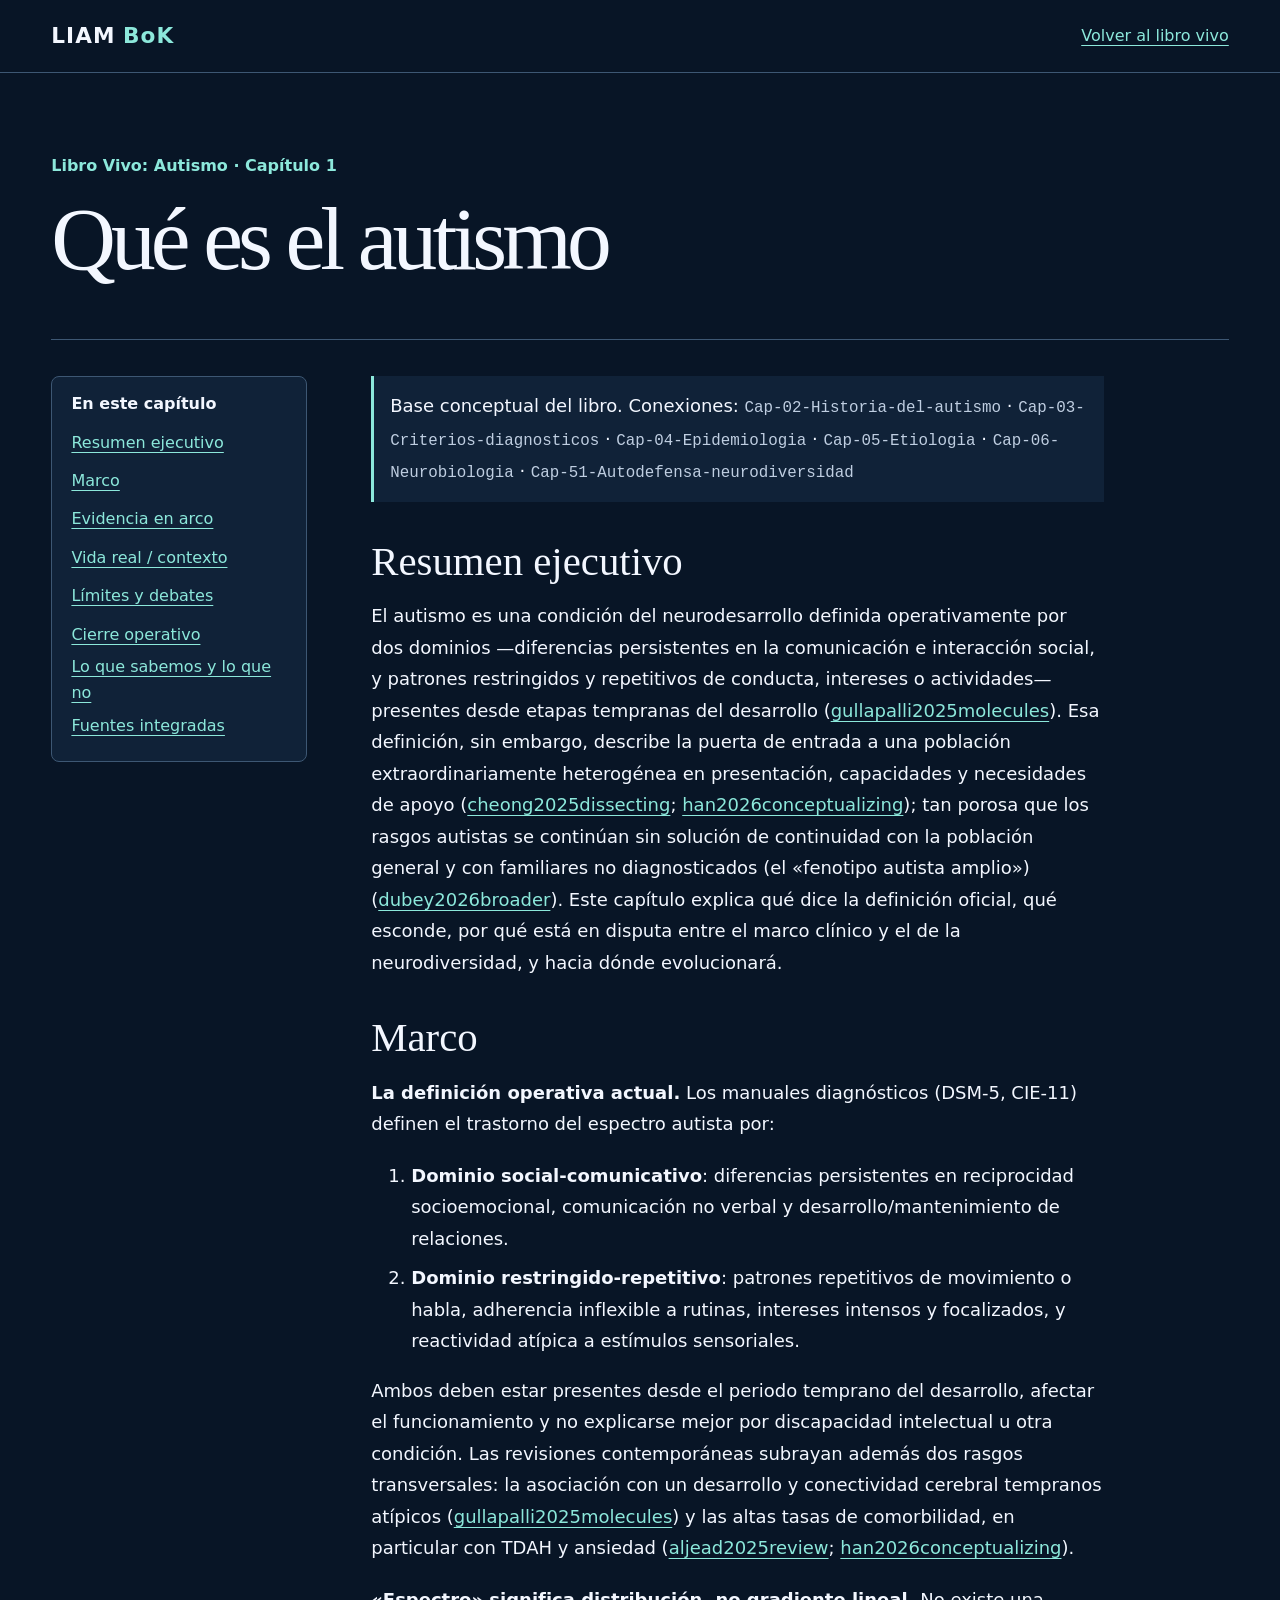
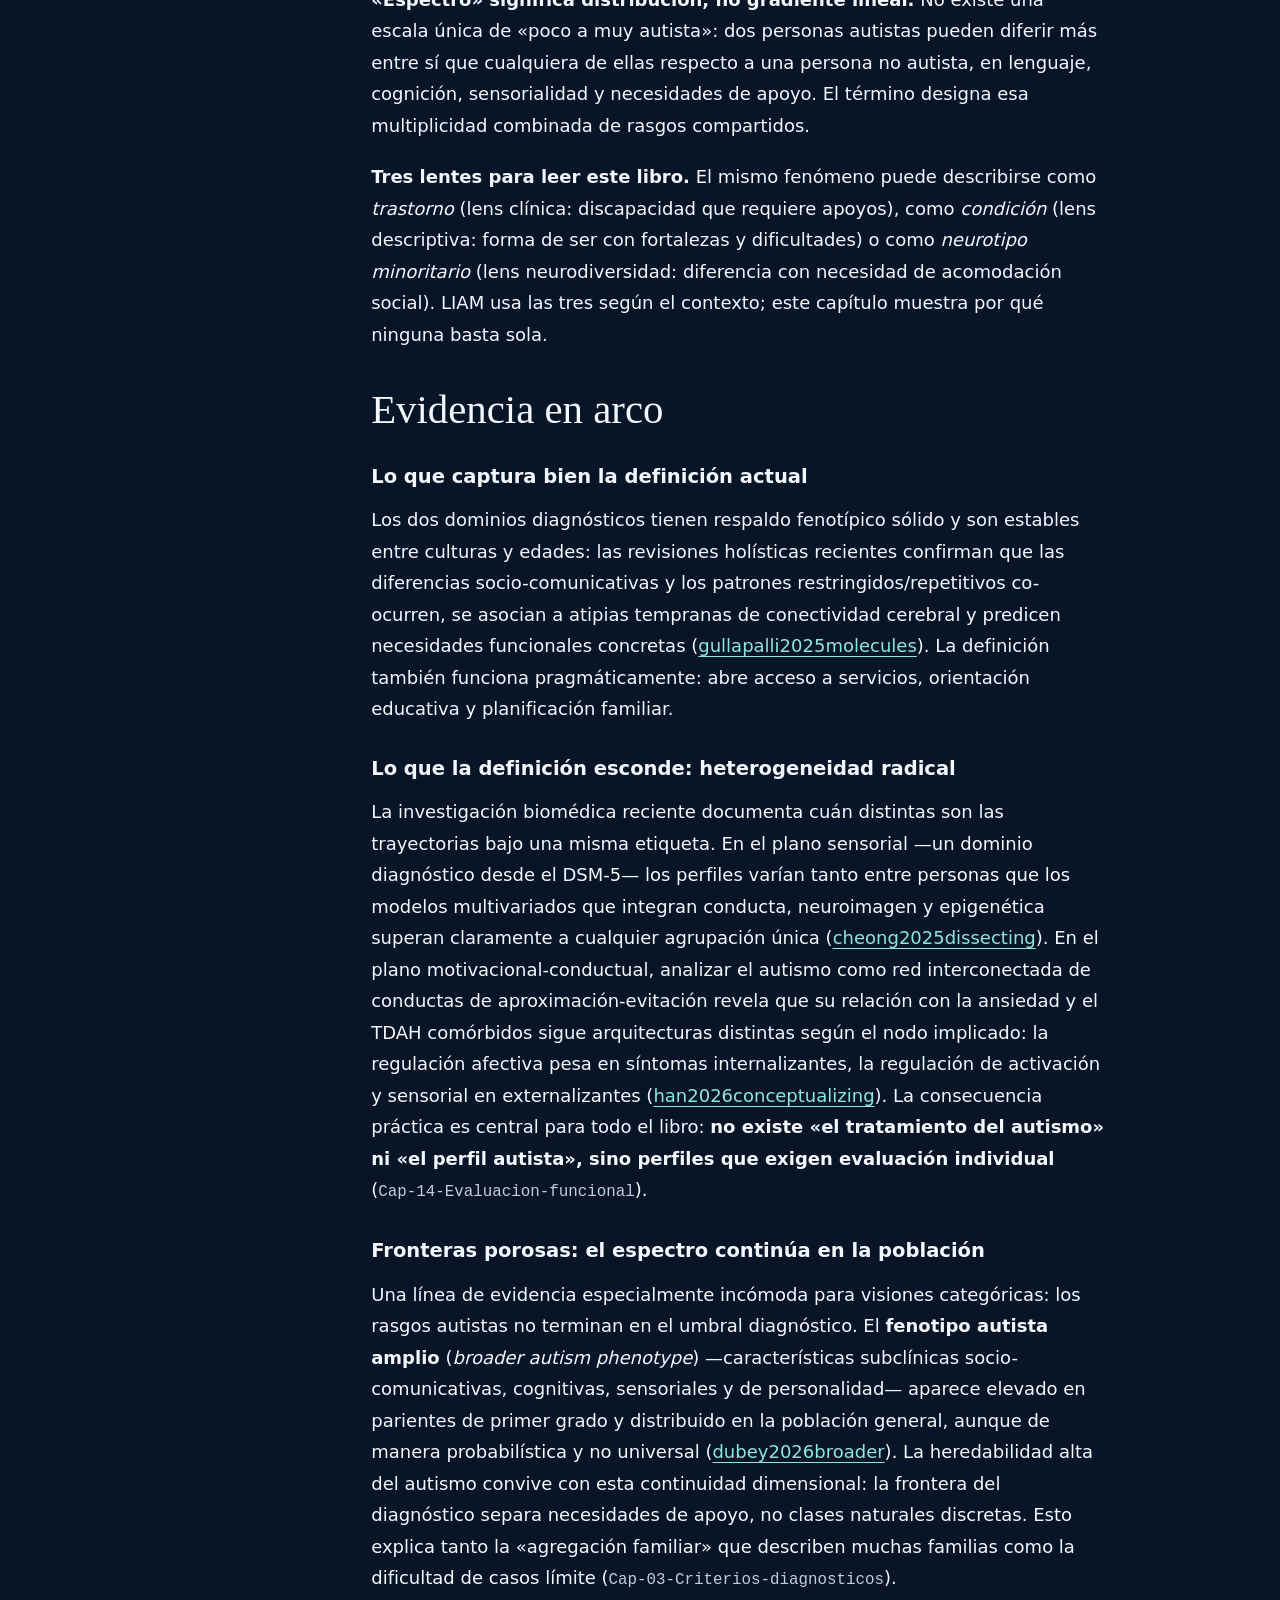
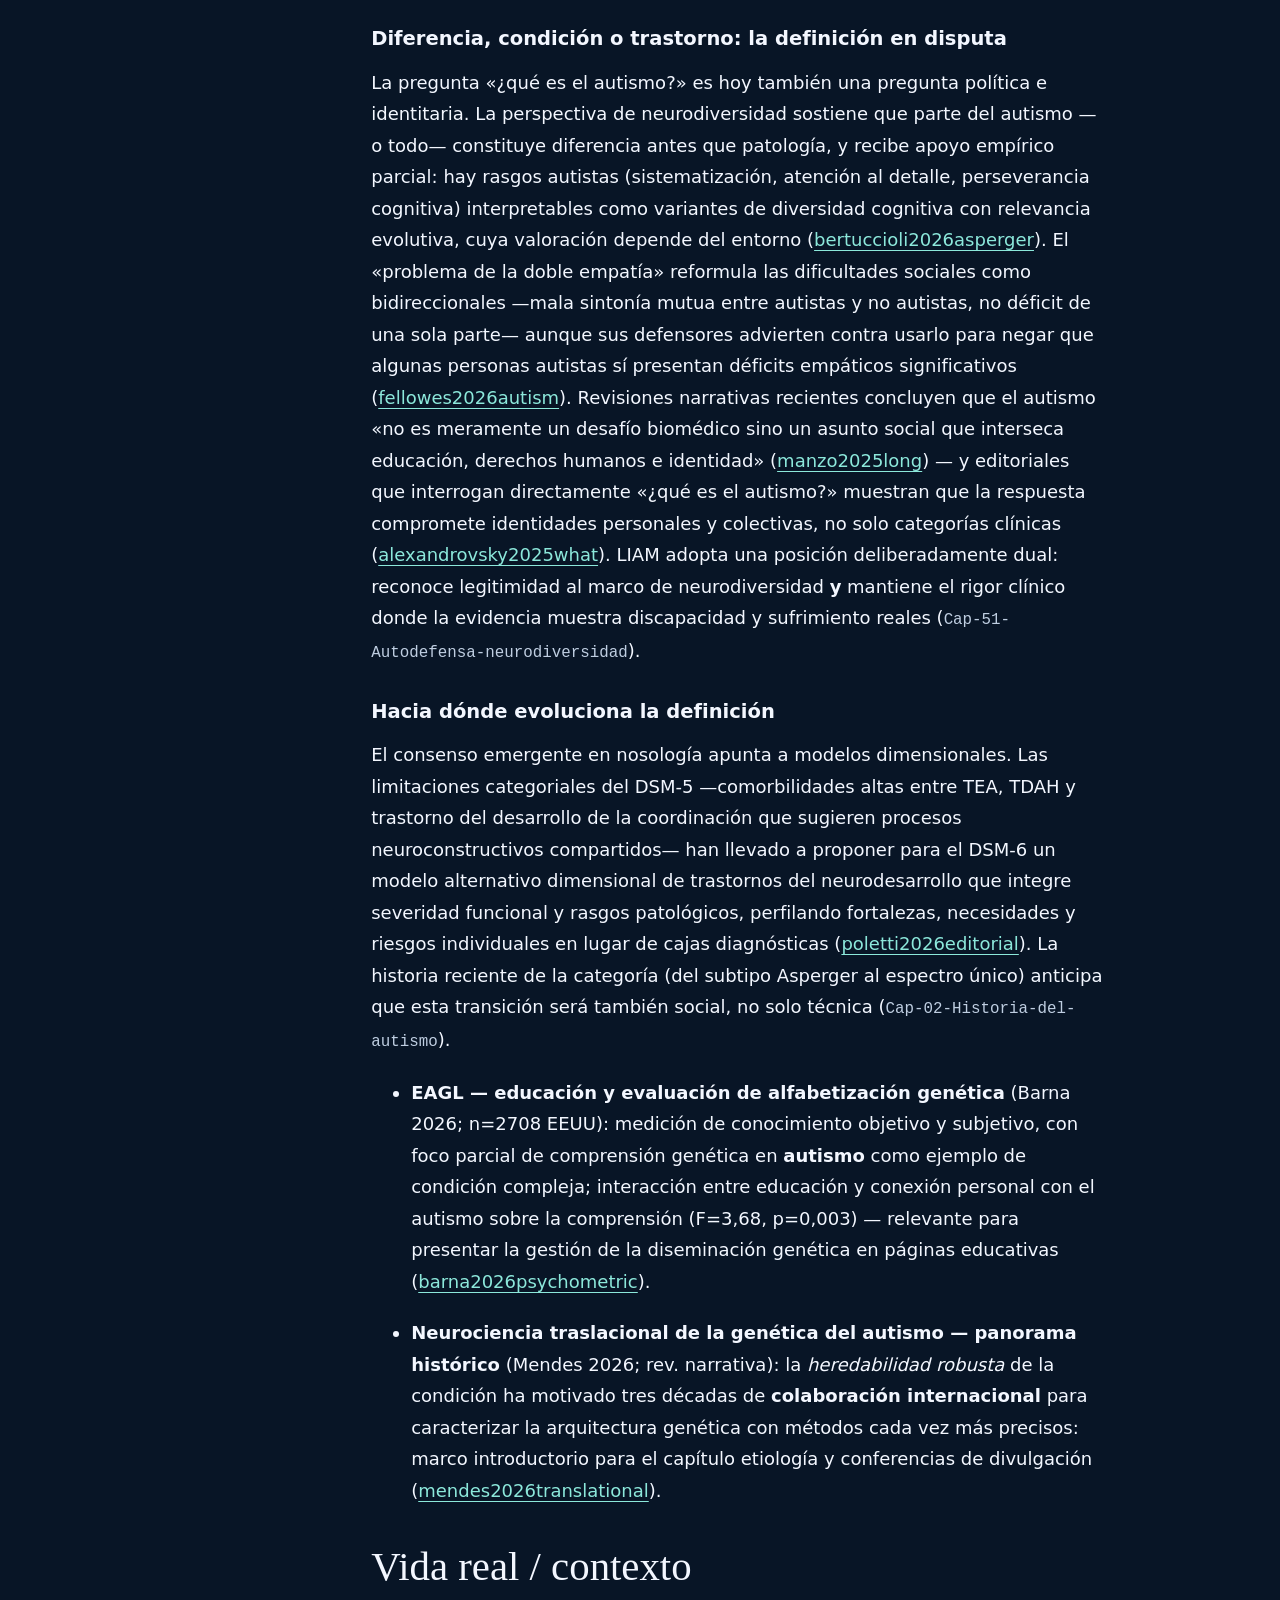
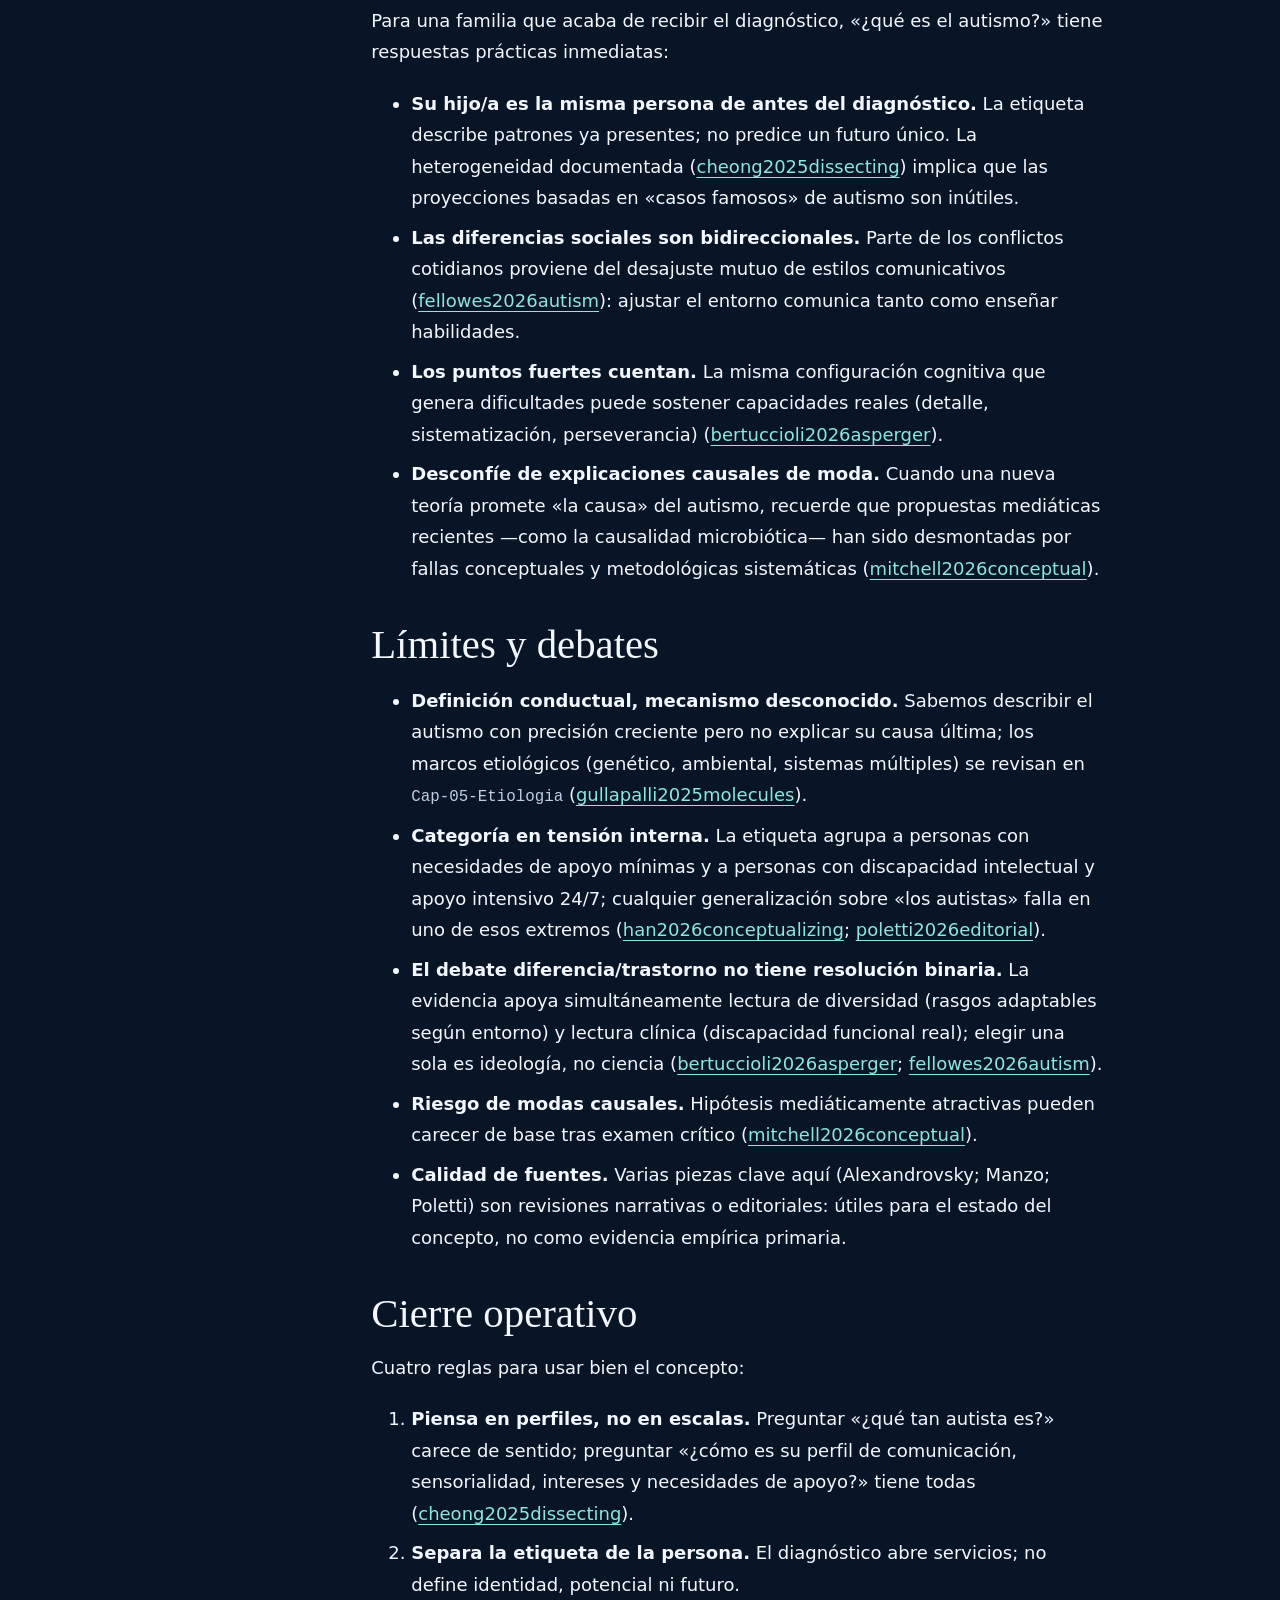
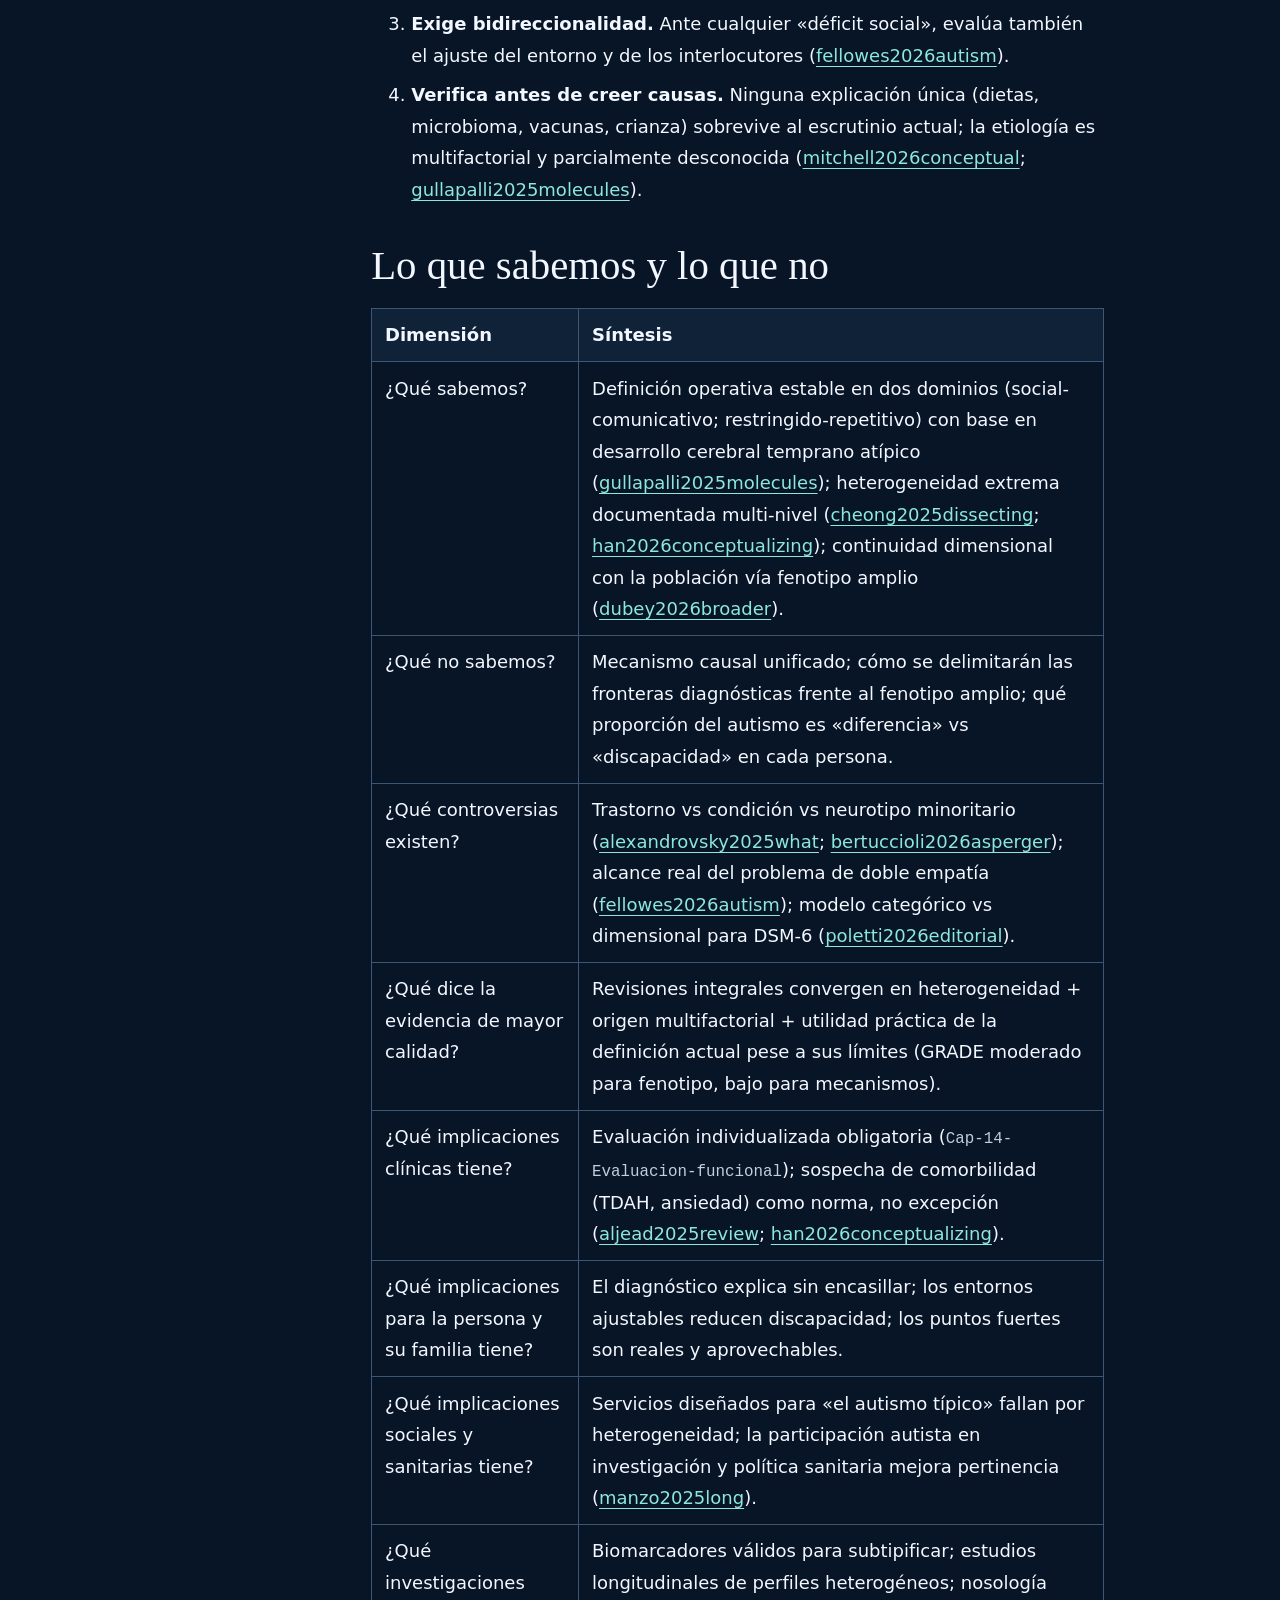
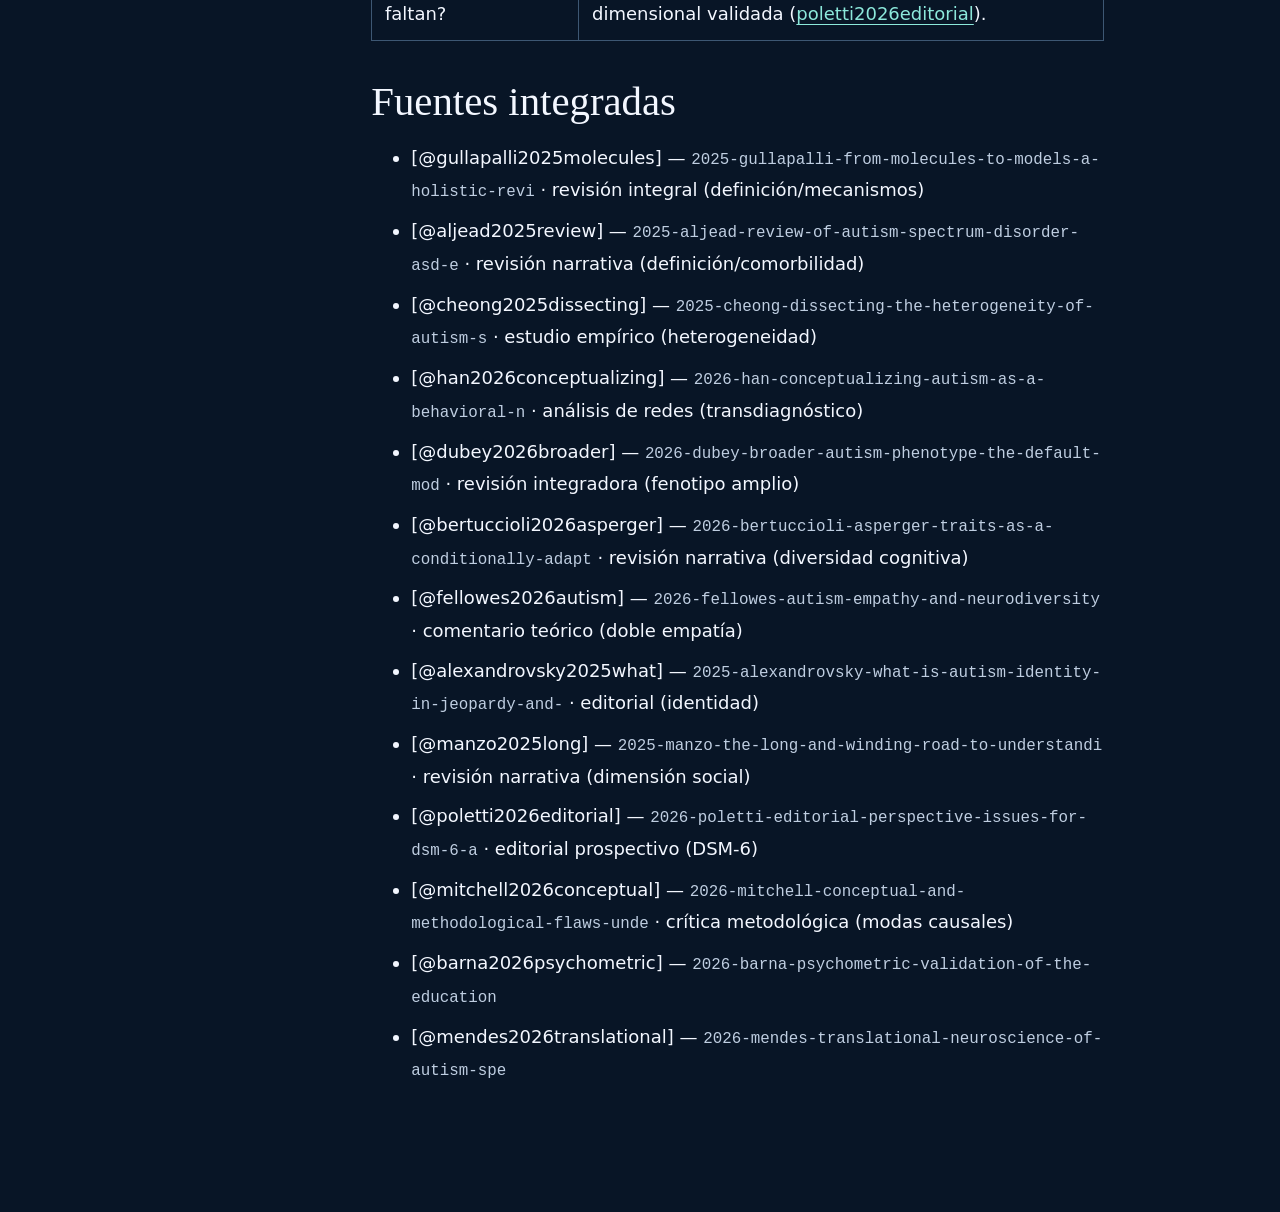
==== capitulo-01.html @ a4abd180 "Publica el primer capítulo de Libro Vivo: Autismo" ====
<!doctype html>
<html lang="es">
<head>
  <meta charset="utf-8">
  <meta name="viewport" content="width=device-width, initial-scale=1">
  <meta name="theme-color" content="#081526">
  <meta name="description" content="Lee Qué es el autismo, el primer capítulo de Libro Vivo: Autismo de LIAM BoK.">
  <title>Qué es el autismo | LIAM BoK</title>
  <link rel="stylesheet" href="styles.css">
  <link rel="stylesheet" href="capitulo.css">
</head>
<body>
  <a class="skip" href="#contenido">Saltar al contenido</a>
  <header class="masthead">
    <div class="shell bar">
      <a class="brand" href="./">LIAM <span>BoK</span></a>
      <nav aria-label="Navegación principal"><a href="./#libro">Volver al libro vivo</a></nav>
    </div>
  </header>
  <main id="contenido" class="shell chapter">
    <header class="chapter-heading">
      <p class="chapter-label">Libro Vivo: Autismo · Capítulo 1</p>
      <h1>Qué es el autismo</h1>
    </header>
    <div class="reading-layout">
      <nav class="chapter-toc" aria-label="En este capítulo">
        <h2>En este capítulo</h2>
        <ul><li><a href="#resumen-ejecutivo">Resumen ejecutivo</a></li>
<li><a href="#marco">Marco</a></li>
<li><a href="#evidencia-en-arco">Evidencia en arco</a></li>
<li><a href="#vida-real-contexto">Vida real / contexto</a></li>
<li><a href="#limites-y-debates">Límites y debates</a></li>
<li><a href="#cierre-operativo">Cierre operativo</a></li>
<li><a href="#lo-que-sabemos-y-lo-que-no">Lo que sabemos y lo que no</a></li>
<li><a href="#fuentes-integradas">Fuentes integradas</a></li></ul>
      </nav>
      <article class="chapter-text" aria-label="Texto del capítulo">
<blockquote>
<p>Base conceptual del libro. Conexiones: <code>Cap-02-Historia-del-autismo</code> · <code>Cap-03-Criterios-diagnosticos</code> · <code>Cap-04-Epidemiologia</code> · <code>Cap-05-Etiologia</code> · <code>Cap-06-Neurobiologia</code> · <code>Cap-51-Autodefensa-neurodiversidad</code></p>
</blockquote>
<h2 id="resumen-ejecutivo">Resumen ejecutivo</h2>
<p>El autismo es una condición del neurodesarrollo definida operativamente por dos dominios —diferencias persistentes en la comunicación e interacción social, y patrones restringidos y repetitivos de conducta, intereses o actividades— presentes desde etapas tempranas del desarrollo (<a href="#ref-gullapalli2025molecules">gullapalli2025molecules</a>). Esa definición, sin embargo, describe la puerta de entrada a una población extraordinariamente heterogénea en presentación, capacidades y necesidades de apoyo (<a href="#ref-cheong2025dissecting">cheong2025dissecting</a>; <a href="#ref-han2026conceptualizing">han2026conceptualizing</a>); tan porosa que los rasgos autistas se continúan sin solución de continuidad con la población general y con familiares no diagnosticados (el «fenotipo autista amplio») (<a href="#ref-dubey2026broader">dubey2026broader</a>). Este capítulo explica qué dice la definición oficial, qué esconde, por qué está en disputa entre el marco clínico y el de la neurodiversidad, y hacia dónde evolucionará.</p>
<h2 id="marco">Marco</h2>
<p><strong>La definición operativa actual.</strong> Los manuales diagnósticos (DSM-5, CIE-11) definen el trastorno del espectro autista por:</p>
<ol>
<li><strong>Dominio social-comunicativo</strong>: diferencias persistentes en reciprocidad socioemocional, comunicación no verbal y desarrollo/mantenimiento de relaciones.</li>
<li><strong>Dominio restringido-repetitivo</strong>: patrones repetitivos de movimiento o habla, adherencia inflexible a rutinas, intereses intensos y focalizados, y reactividad atípica a estímulos sensoriales.</li>
</ol>
<p>Ambos deben estar presentes desde el periodo temprano del desarrollo, afectar el funcionamiento y no explicarse mejor por discapacidad intelectual u otra condición. Las revisiones contemporáneas subrayan además dos rasgos transversales: la asociación con un desarrollo y conectividad cerebral tempranos atípicos (<a href="#ref-gullapalli2025molecules">gullapalli2025molecules</a>) y las altas tasas de comorbilidad, en particular con TDAH y ansiedad (<a href="#ref-aljead2025review">aljead2025review</a>; <a href="#ref-han2026conceptualizing">han2026conceptualizing</a>).</p>
<p><strong>«Espectro» significa distribución, no gradiente lineal.</strong> No existe una escala única de «poco a muy autista»: dos personas autistas pueden diferir más entre sí que cualquiera de ellas respecto a una persona no autista, en lenguaje, cognición, sensorialidad y necesidades de apoyo. El término designa esa multiplicidad combinada de rasgos compartidos.</p>
<p><strong>Tres lentes para leer este libro.</strong> El mismo fenómeno puede describirse como <em>trastorno</em> (lens clínica: discapacidad que requiere apoyos), como <em>condición</em> (lens descriptiva: forma de ser con fortalezas y dificultades) o como <em>neurotipo minoritario</em> (lens neurodiversidad: diferencia con necesidad de acomodación social). LIAM usa las tres según el contexto; este capítulo muestra por qué ninguna basta sola.</p>
<h2 id="evidencia-en-arco">Evidencia en arco</h2>
<h3 id="lo-que-captura-bien-la-definicion-actual">Lo que captura bien la definición actual</h3>
<p>Los dos dominios diagnósticos tienen respaldo fenotípico sólido y son estables entre culturas y edades: las revisiones holísticas recientes confirman que las diferencias socio-comunicativas y los patrones restringidos/repetitivos co-ocurren, se asocian a atipias tempranas de conectividad cerebral y predicen necesidades funcionales concretas (<a href="#ref-gullapalli2025molecules">gullapalli2025molecules</a>). La definición también funciona pragmáticamente: abre acceso a servicios, orientación educativa y planificación familiar.</p>
<h3 id="lo-que-la-definicion-esconde-heterogeneidad-radical">Lo que la definición esconde: heterogeneidad radical</h3>
<p>La investigación biomédica reciente documenta cuán distintas son las trayectorias bajo una misma etiqueta. En el plano sensorial —un dominio diagnóstico desde el DSM-5— los perfiles varían tanto entre personas que los modelos multivariados que integran conducta, neuroimagen y epigenética superan claramente a cualquier agrupación única (<a href="#ref-cheong2025dissecting">cheong2025dissecting</a>). En el plano motivacional-conductual, analizar el autismo como red interconectada de conductas de aproximación-evitación revela que su relación con la ansiedad y el TDAH comórbidos sigue arquitecturas distintas según el nodo implicado: la regulación afectiva pesa en síntomas internalizantes, la regulación de activación y sensorial en externalizantes (<a href="#ref-han2026conceptualizing">han2026conceptualizing</a>). La consecuencia práctica es central para todo el libro: <strong>no existe «el tratamiento del autismo» ni «el perfil autista», sino perfiles que exigen evaluación individual</strong> (<code>Cap-14-Evaluacion-funcional</code>).</p>
<h3 id="fronteras-porosas-el-espectro-continua-en-la-poblacion">Fronteras porosas: el espectro continúa en la población</h3>
<p>Una línea de evidencia especialmente incómoda para visiones categóricas: los rasgos autistas no terminan en el umbral diagnóstico. El <strong>fenotipo autista amplio</strong> (<em>broader autism phenotype</em>) —características subclínicas socio-comunicativas, cognitivas, sensoriales y de personalidad— aparece elevado en parientes de primer grado y distribuido en la población general, aunque de manera probabilística y no universal (<a href="#ref-dubey2026broader">dubey2026broader</a>). La heredabilidad alta del autismo convive con esta continuidad dimensional: la frontera del diagnóstico separa necesidades de apoyo, no clases naturales discretas. Esto explica tanto la «agregación familiar» que describen muchas familias como la dificultad de casos límite (<code>Cap-03-Criterios-diagnosticos</code>).</p>
<h3 id="diferencia-condicion-o-trastorno-la-definicion-en-disputa">Diferencia, condición o trastorno: la definición en disputa</h3>
<p>La pregunta «¿qué es el autismo?» es hoy también una pregunta política e identitaria. La perspectiva de neurodiversidad sostiene que parte del autismo —o todo— constituye diferencia antes que patología, y recibe apoyo empírico parcial: hay rasgos autistas (sistematización, atención al detalle, perseverancia cognitiva) interpretables como variantes de diversidad cognitiva con relevancia evolutiva, cuya valoración depende del entorno (<a href="#ref-bertuccioli2026asperger">bertuccioli2026asperger</a>). El «problema de la doble empatía» reformula las dificultades sociales como bidireccionales —mala sintonía mutua entre autistas y no autistas, no déficit de una sola parte— aunque sus defensores advierten contra usarlo para negar que algunas personas autistas sí presentan déficits empáticos significativos (<a href="#ref-fellowes2026autism">fellowes2026autism</a>). Revisiones narrativas recientes concluyen que el autismo «no es meramente un desafío biomédico sino un asunto social que interseca educación, derechos humanos e identidad» (<a href="#ref-manzo2025long">manzo2025long</a>) — y editoriales que interrogan directamente «¿qué es el autismo?» muestran que la respuesta compromete identidades personales y colectivas, no solo categorías clínicas (<a href="#ref-alexandrovsky2025what">alexandrovsky2025what</a>). LIAM adopta una posición deliberadamente dual: reconoce legitimidad al marco de neurodiversidad <strong>y</strong> mantiene el rigor clínico donde la evidencia muestra discapacidad y sufrimiento reales (<code>Cap-51-Autodefensa-neurodiversidad</code>).</p>
<h3 id="hacia-donde-evoluciona-la-definicion">Hacia dónde evoluciona la definición</h3>
<p>El consenso emergente en nosología apunta a modelos dimensionales. Las limitaciones categoriales del DSM-5 —comorbilidades altas entre TEA, TDAH y trastorno del desarrollo de la coordinación que sugieren procesos neuroconstructivos compartidos— han llevado a proponer para el DSM-6 un modelo alternativo dimensional de trastornos del neurodesarrollo que integre severidad funcional y rasgos patológicos, perfilando fortalezas, necesidades y riesgos individuales en lugar de cajas diagnósticas (<a href="#ref-poletti2026editorial">poletti2026editorial</a>). La historia reciente de la categoría (del subtipo Asperger al espectro único) anticipa que esta transición será también social, no solo técnica (<code>Cap-02-Historia-del-autismo</code>).</p>
<ul>
<li>
<p><strong>EAGL — educación y evaluación de alfabetización genética</strong> (Barna 2026; n=2708 EEUU): medición de conocimiento objetivo y subjetivo, con foco parcial de comprensión genética en <strong>autismo</strong> como ejemplo de condición compleja; interacción entre educación y conexión personal con el autismo sobre la comprensión (F=3,68, p=0,003) — relevante para presentar la gestión de la diseminación genética en páginas educativas (<a href="#ref-barna2026psychometric">barna2026psychometric</a>).</p>
</li>
<li>
<p><strong>Neurociencia traslacional de la genética del autismo — panorama histórico</strong> (Mendes 2026; rev. narrativa): la <em>heredabilidad robusta</em> de la condición ha motivado tres décadas de <strong>colaboración internacional</strong> para caracterizar la arquitectura genética con métodos cada vez más precisos: marco introductorio para el capítulo etiología y conferencias de divulgación (<a href="#ref-mendes2026translational">mendes2026translational</a>).</p>
</li>
</ul>
<h2 id="vida-real-contexto">Vida real / contexto</h2>
<p>Para una familia que acaba de recibir el diagnóstico, «¿qué es el autismo?» tiene respuestas prácticas inmediatas:</p>
<ul>
<li><strong>Su hijo/a es la misma persona de antes del diagnóstico.</strong> La etiqueta describe patrones ya presentes; no predice un futuro único. La heterogeneidad documentada (<a href="#ref-cheong2025dissecting">cheong2025dissecting</a>) implica que las proyecciones basadas en «casos famosos» de autismo son inútiles.</li>
<li><strong>Las diferencias sociales son bidireccionales.</strong> Parte de los conflictos cotidianos proviene del desajuste mutuo de estilos comunicativos (<a href="#ref-fellowes2026autism">fellowes2026autism</a>): ajustar el entorno comunica tanto como enseñar habilidades.</li>
<li><strong>Los puntos fuertes cuentan.</strong> La misma configuración cognitiva que genera dificultades puede sostener capacidades reales (detalle, sistematización, perseverancia) (<a href="#ref-bertuccioli2026asperger">bertuccioli2026asperger</a>).</li>
<li><strong>Desconfíe de explicaciones causales de moda.</strong> Cuando una nueva teoría promete «la causa» del autismo, recuerde que propuestas mediáticas recientes —como la causalidad microbiótica— han sido desmontadas por fallas conceptuales y metodológicas sistemáticas (<a href="#ref-mitchell2026conceptual">mitchell2026conceptual</a>).</li>
</ul>
<h2 id="limites-y-debates">Límites y debates</h2>
<ul>
<li><strong>Definición conductual, mecanismo desconocido.</strong> Sabemos describir el autismo con precisión creciente pero no explicar su causa última; los marcos etiológicos (genético, ambiental, sistemas múltiples) se revisan en <code>Cap-05-Etiologia</code> (<a href="#ref-gullapalli2025molecules">gullapalli2025molecules</a>).</li>
<li><strong>Categoría en tensión interna.</strong> La etiqueta agrupa a personas con necesidades de apoyo mínimas y a personas con discapacidad intelectual y apoyo intensivo 24/7; cualquier generalización sobre «los autistas» falla en uno de esos extremos (<a href="#ref-han2026conceptualizing">han2026conceptualizing</a>; <a href="#ref-poletti2026editorial">poletti2026editorial</a>).</li>
<li><strong>El debate diferencia/trastorno no tiene resolución binaria.</strong> La evidencia apoya simultáneamente lectura de diversidad (rasgos adaptables según entorno) y lectura clínica (discapacidad funcional real); elegir una sola es ideología, no ciencia (<a href="#ref-bertuccioli2026asperger">bertuccioli2026asperger</a>; <a href="#ref-fellowes2026autism">fellowes2026autism</a>).</li>
<li><strong>Riesgo de modas causales.</strong> Hipótesis mediáticamente atractivas pueden carecer de base tras examen crítico (<a href="#ref-mitchell2026conceptual">mitchell2026conceptual</a>).</li>
<li><strong>Calidad de fuentes.</strong> Varias piezas clave aquí (Alexandrovsky; Manzo; Poletti) son revisiones narrativas o editoriales: útiles para el estado del concepto, no como evidencia empírica primaria.</li>
</ul>
<h2 id="cierre-operativo">Cierre operativo</h2>
<p>Cuatro reglas para usar bien el concepto:</p>
<ol>
<li><strong>Piensa en perfiles, no en escalas.</strong> Preguntar «¿qué tan autista es?» carece de sentido; preguntar «¿cómo es su perfil de comunicación, sensorialidad, intereses y necesidades de apoyo?» tiene todas (<a href="#ref-cheong2025dissecting">cheong2025dissecting</a>).</li>
<li><strong>Separa la etiqueta de la persona.</strong> El diagnóstico abre servicios; no define identidad, potencial ni futuro.</li>
<li><strong>Exige bidireccionalidad.</strong> Ante cualquier «déficit social», evalúa también el ajuste del entorno y de los interlocutores (<a href="#ref-fellowes2026autism">fellowes2026autism</a>).</li>
<li><strong>Verifica antes de creer causas.</strong> Ninguna explicación única (dietas, microbioma, vacunas, crianza) sobrevive al escrutinio actual; la etiología es multifactorial y parcialmente desconocida (<a href="#ref-mitchell2026conceptual">mitchell2026conceptual</a>; <a href="#ref-gullapalli2025molecules">gullapalli2025molecules</a>).</li>
</ol>
<h2 id="lo-que-sabemos-y-lo-que-no">Lo que sabemos y lo que no</h2>
<div class="table-scroll" role="region" aria-label="Tabla de síntesis" tabindex="0"><table>
<thead>
<tr>
<th>Dimensión</th>
<th>Síntesis</th>
</tr>
</thead>
<tbody>
<tr>
<td>¿Qué sabemos?</td>
<td>Definición operativa estable en dos dominios (social-comunicativo; restringido-repetitivo) con base en desarrollo cerebral temprano atípico (<a href="#ref-gullapalli2025molecules">gullapalli2025molecules</a>); heterogeneidad extrema documentada multi-nivel (<a href="#ref-cheong2025dissecting">cheong2025dissecting</a>; <a href="#ref-han2026conceptualizing">han2026conceptualizing</a>); continuidad dimensional con la población vía fenotipo amplio (<a href="#ref-dubey2026broader">dubey2026broader</a>).</td>
</tr>
<tr>
<td>¿Qué no sabemos?</td>
<td>Mecanismo causal unificado; cómo se delimitarán las fronteras diagnósticas frente al fenotipo amplio; qué proporción del autismo es «diferencia» vs «discapacidad» en cada persona.</td>
</tr>
<tr>
<td>¿Qué controversias existen?</td>
<td>Trastorno vs condición vs neurotipo minoritario (<a href="#ref-alexandrovsky2025what">alexandrovsky2025what</a>; <a href="#ref-bertuccioli2026asperger">bertuccioli2026asperger</a>); alcance real del problema de doble empatía (<a href="#ref-fellowes2026autism">fellowes2026autism</a>); modelo categórico vs dimensional para DSM-6 (<a href="#ref-poletti2026editorial">poletti2026editorial</a>).</td>
</tr>
<tr>
<td>¿Qué dice la evidencia de mayor calidad?</td>
<td>Revisiones integrales convergen en heterogeneidad + origen multifactorial + utilidad práctica de la definición actual pese a sus límites (GRADE moderado para fenotipo, bajo para mecanismos).</td>
</tr>
<tr>
<td>¿Qué implicaciones clínicas tiene?</td>
<td>Evaluación individualizada obligatoria (<code>Cap-14-Evaluacion-funcional</code>); sospecha de comorbilidad (TDAH, ansiedad) como norma, no excepción (<a href="#ref-aljead2025review">aljead2025review</a>; <a href="#ref-han2026conceptualizing">han2026conceptualizing</a>).</td>
</tr>
<tr>
<td>¿Qué implicaciones para la persona y su familia tiene?</td>
<td>El diagnóstico explica sin encasillar; los entornos ajustables reducen discapacidad; los puntos fuertes son reales y aprovechables.</td>
</tr>
<tr>
<td>¿Qué implicaciones sociales y sanitarias tiene?</td>
<td>Servicios diseñados para «el autismo típico» fallan por heterogeneidad; la participación autista en investigación y política sanitaria mejora pertinencia (<a href="#ref-manzo2025long">manzo2025long</a>).</td>
</tr>
<tr>
<td>¿Qué investigaciones faltan?</td>
<td>Biomarcadores válidos para subtipificar; estudios longitudinales de perfiles heterogéneos; nosología dimensional validada (<a href="#ref-poletti2026editorial">poletti2026editorial</a>).</td>
</tr>
</tbody>
</table></div>
<h2 id="fuentes-integradas">Fuentes integradas</h2>
<ul>
<li id="ref-gullapalli2025molecules">[@gullapalli2025molecules] — <code>2025-gullapalli-from-molecules-to-models-a-holistic-revi</code> · revisión integral (definición/mecanismos)</li>
<li id="ref-aljead2025review">[@aljead2025review] — <code>2025-aljead-review-of-autism-spectrum-disorder-asd-e</code> · revisión narrativa (definición/comorbilidad)</li>
<li id="ref-cheong2025dissecting">[@cheong2025dissecting] — <code>2025-cheong-dissecting-the-heterogeneity-of-autism-s</code> · estudio empírico (heterogeneidad)</li>
<li id="ref-han2026conceptualizing">[@han2026conceptualizing] — <code>2026-han-conceptualizing-autism-as-a-behavioral-n</code> · análisis de redes (transdiagnóstico)</li>
<li id="ref-dubey2026broader">[@dubey2026broader] — <code>2026-dubey-broader-autism-phenotype-the-default-mod</code> · revisión integradora (fenotipo amplio)</li>
<li id="ref-bertuccioli2026asperger">[@bertuccioli2026asperger] — <code>2026-bertuccioli-asperger-traits-as-a-conditionally-adapt</code> · revisión narrativa (diversidad cognitiva)</li>
<li id="ref-fellowes2026autism">[@fellowes2026autism] — <code>2026-fellowes-autism-empathy-and-neurodiversity</code> · comentario teórico (doble empatía)</li>
<li id="ref-alexandrovsky2025what">[@alexandrovsky2025what] — <code>2025-alexandrovsky-what-is-autism-identity-in-jeopardy-and-</code> · editorial (identidad)</li>
<li id="ref-manzo2025long">[@manzo2025long] — <code>2025-manzo-the-long-and-winding-road-to-understandi</code> · revisión narrativa (dimensión social)</li>
<li id="ref-poletti2026editorial">[@poletti2026editorial] — <code>2026-poletti-editorial-perspective-issues-for-dsm-6-a</code> · editorial prospectivo (DSM-6)</li>
<li id="ref-mitchell2026conceptual">[@mitchell2026conceptual] — <code>2026-mitchell-conceptual-and-methodological-flaws-unde</code> · crítica metodológica (modas causales)</li>
<li id="ref-barna2026psychometric">[@barna2026psychometric] — <code>2026-barna-psychometric-validation-of-the-education</code></li>
<li id="ref-mendes2026translational">[@mendes2026translational] — <code>2026-mendes-translational-neuroscience-of-autism-spe</code></li>
</ul>

      </article>
    </div>
  </main>
  <footer><div class="shell bar"><span>LIAM BoK</span><a href="https://creativecommons.org/licenses/by/4.0/">Licencia CC BY 4.0</a></div></footer>
</body>
</html>
---- styles.css ----
:root { color-scheme: dark; --navy: #081526; --panel: #102238; --line: #3d5773; --text: #f3f7ff; --muted: #bfcee1; --mint: #8ce8db; }
* { box-sizing: border-box; }
body { margin: 0; background: var(--navy); color: var(--text); font: 1rem/1.65 system-ui, sans-serif; }
a { color: var(--mint); text-underline-offset: .24em; }
a:hover { text-decoration-thickness: .14em; }
:focus-visible { outline: 3px solid #ffd96e; outline-offset: 4px; }
.skip { position: absolute; left: 1rem; top: .75rem; z-index: 3; padding: .6rem 1rem; background: var(--navy); transform: translateY(-180%); }
.skip:focus { transform: none; }
.shell { width: min(100% - clamp(2rem, 8vw, 7rem), 77rem); margin-inline: auto; }
.bar, nav, .actions { display: flex; flex-wrap: wrap; align-items: center; gap: .65rem 1.5rem; }
.bar { justify-content: space-between; min-height: 4.5rem; padding-block: .55rem; }
.masthead, footer { border-block-end: 1px solid var(--line); }
nav a, .bar a, .actions a { display: inline-flex; align-items: center; min-height: 2.75rem; }
.brand { gap: .35em; font-size: 1.35rem; letter-spacing: .05em; color: var(--text); font-weight: 750; text-decoration: none; }
.brand span, h1 span { color: var(--mint); }
.hero { position: relative; isolation: isolate; background: #0c2138; }
.hero-art, .hero::after { position: absolute; inset: 0; }
.hero-art img { display: block; width: 100%; height: 100%; object-fit: cover; object-position: 70% center; }
.hero::after { content: ""; background: linear-gradient(90deg, #081526 0%, #081526f5 28%, #081526e6 48%, transparent 77%); }
.hero-inner { display: grid; align-items: center; min-height: clamp(29rem, 59vw, 41rem); padding-block: clamp(3rem, 8vw, 6rem); }
.hero-copy { max-width: 48%; position: relative; z-index: 1; }
h1, h2 { font-family: Georgia, serif; font-weight: 400; line-height: 1.08; }
h1 { font-size: clamp(3rem, 8vw, 6.7rem); letter-spacing: -.055em; margin: 0; }
h2 { font-size: clamp(2rem, 4vw, 3rem); margin: 0 0 1rem; }
h3 { font-size: 1.22rem; margin: 0 0 .35rem; }
p { margin: 0 0 1.25rem; }
.hero-copy p { max-width: 29rem; font-size: clamp(1.12rem, 2.5vw, 1.4rem); margin: 1.4rem 0 1.8rem; }
.primary, .kofi, button { display: inline-flex; align-items: center; justify-content: center; min-height: 2.75rem; padding: .6rem 1rem; border-radius: .4rem; font: inherit; font-weight: 700; text-decoration: none; border: 1px solid transparent; }
.primary, button { background: var(--mint); color: #081526; }
button { cursor: pointer; }
button[hidden] { display: none; }
.kofi { padding: 0; }
.kofi img { display: block; width: min(100%, 11rem); height: auto; }
.primary:hover, .kofi:hover, button:hover { text-decoration: underline; }
.dedication { display: grid; grid-template-columns: auto 1fr; gap: clamp(.8rem, 4vw, 2rem); max-width: 54rem; padding-block: clamp(2.5rem, 7vw, 5rem); }
.dedication p, .area p { color: var(--muted); margin: 0; }
.dedication p + p { margin-top: 1rem; }
.infinity { color: var(--mint); font: 2rem/1.25 Georgia, serif; }
.section, .closing { border-top: 1px solid var(--line); padding-block: clamp(2.25rem, 6vw, 4rem); }
.topics { margin-block: 1.2rem; }
.topics a { padding-inline: .85rem; border: 1px solid var(--line); border-radius: .4rem; }
.area { padding-block: 1rem; max-width: 57rem; }
.closing { display: grid; grid-template-columns: 1.6fr 1fr; gap: clamp(2rem, 7vw, 5rem); }
.citation { background: var(--panel); border-inline-start: .2rem solid var(--mint); padding: 1rem; overflow-wrap: anywhere; }
#estado-cita { margin: .5rem 0 0; color: var(--muted); }
footer { border-block: 1px solid var(--line) 0; color: var(--muted); }
@media (max-width: 43rem) { .closing { grid-template-columns: 1fr; } }
@media (max-width: 54rem) {
  .hero-inner { min-height: 36rem; align-items: end; padding-top: 12rem; }
  .hero-copy { max-width: 34rem; }
  .hero-art img { object-position: 72% center; }
  .hero::after { background: linear-gradient(0deg, #081526 6%, #081526f5 48%, #081526d9 66%, transparent); }
}
@media (prefers-reduced-motion: reduce) { *, *::before, *::after { scroll-behavior: auto !important; } }
---- capitulo.css ----
.chapter { padding-block: clamp(2.5rem, 7vw, 5rem); }
.chapter-heading { padding-bottom: clamp(1.8rem, 4vw, 3.2rem); border-bottom: 1px solid var(--line); }
.chapter-heading h1 { font-size: clamp(2.7rem, 7vw, 5.75rem); }
.chapter-label { color: var(--mint); font-weight: 650; margin-bottom: .7rem; }
.reading-layout { display: grid; grid-template-columns: minmax(11rem, 16rem) minmax(0, 72ch); gap: clamp(1.5rem, 5vw, 4rem); align-items: start; padding-top: 2.3rem; }
.chapter-toc { display: block; padding: 1rem 1.2rem; background: var(--panel); border: 1px solid var(--line); border-radius: .5rem; }
.chapter-toc h2 { font: 700 1rem/1.4 system-ui, sans-serif; margin: 0 0 .5rem; }
.chapter-toc ul { margin: 0; padding: 0; list-style: none; }
.chapter-toc a { display: flex; min-height: 2.4rem; }
.chapter-text { min-width: 0; font-size: clamp(1rem, 2vw, 1.125rem); line-height: 1.75; }
.chapter-text h2 { margin: 2.4rem 0 1rem; font-size: clamp(1.8rem, 4vw, 2.55rem); }
.chapter-text h3 { margin: 1.7rem 0 .65rem; }
.chapter-text blockquote { margin: 0 0 1.6rem; padding: .85rem 1rem; border-inline-start: .2rem solid var(--mint); background: var(--panel); }
.chapter-text blockquote p { margin: 0; }
.chapter-text li + li { margin-top: .5rem; }
.chapter-text code, .chapter-text a { overflow-wrap: anywhere; }
.chapter-text code { font-size: .88em; color: var(--muted); }
.chapter-text [id] { scroll-margin-top: 1.25rem; }
.chapter-text li:target { outline: 2px solid var(--mint); outline-offset: .3rem; }
.table-scroll { overflow-x: auto; margin-block: 1.25rem; }
.chapter-text table { border-collapse: collapse; min-width: 30rem; }
.chapter-text th, .chapter-text td { border: 1px solid var(--line); padding: .65rem .8rem; text-align: start; vertical-align: top; }
.chapter-text th { background: var(--panel); }
@media (max-width: 52rem) { .reading-layout { grid-template-columns: minmax(0, 1fr); } }
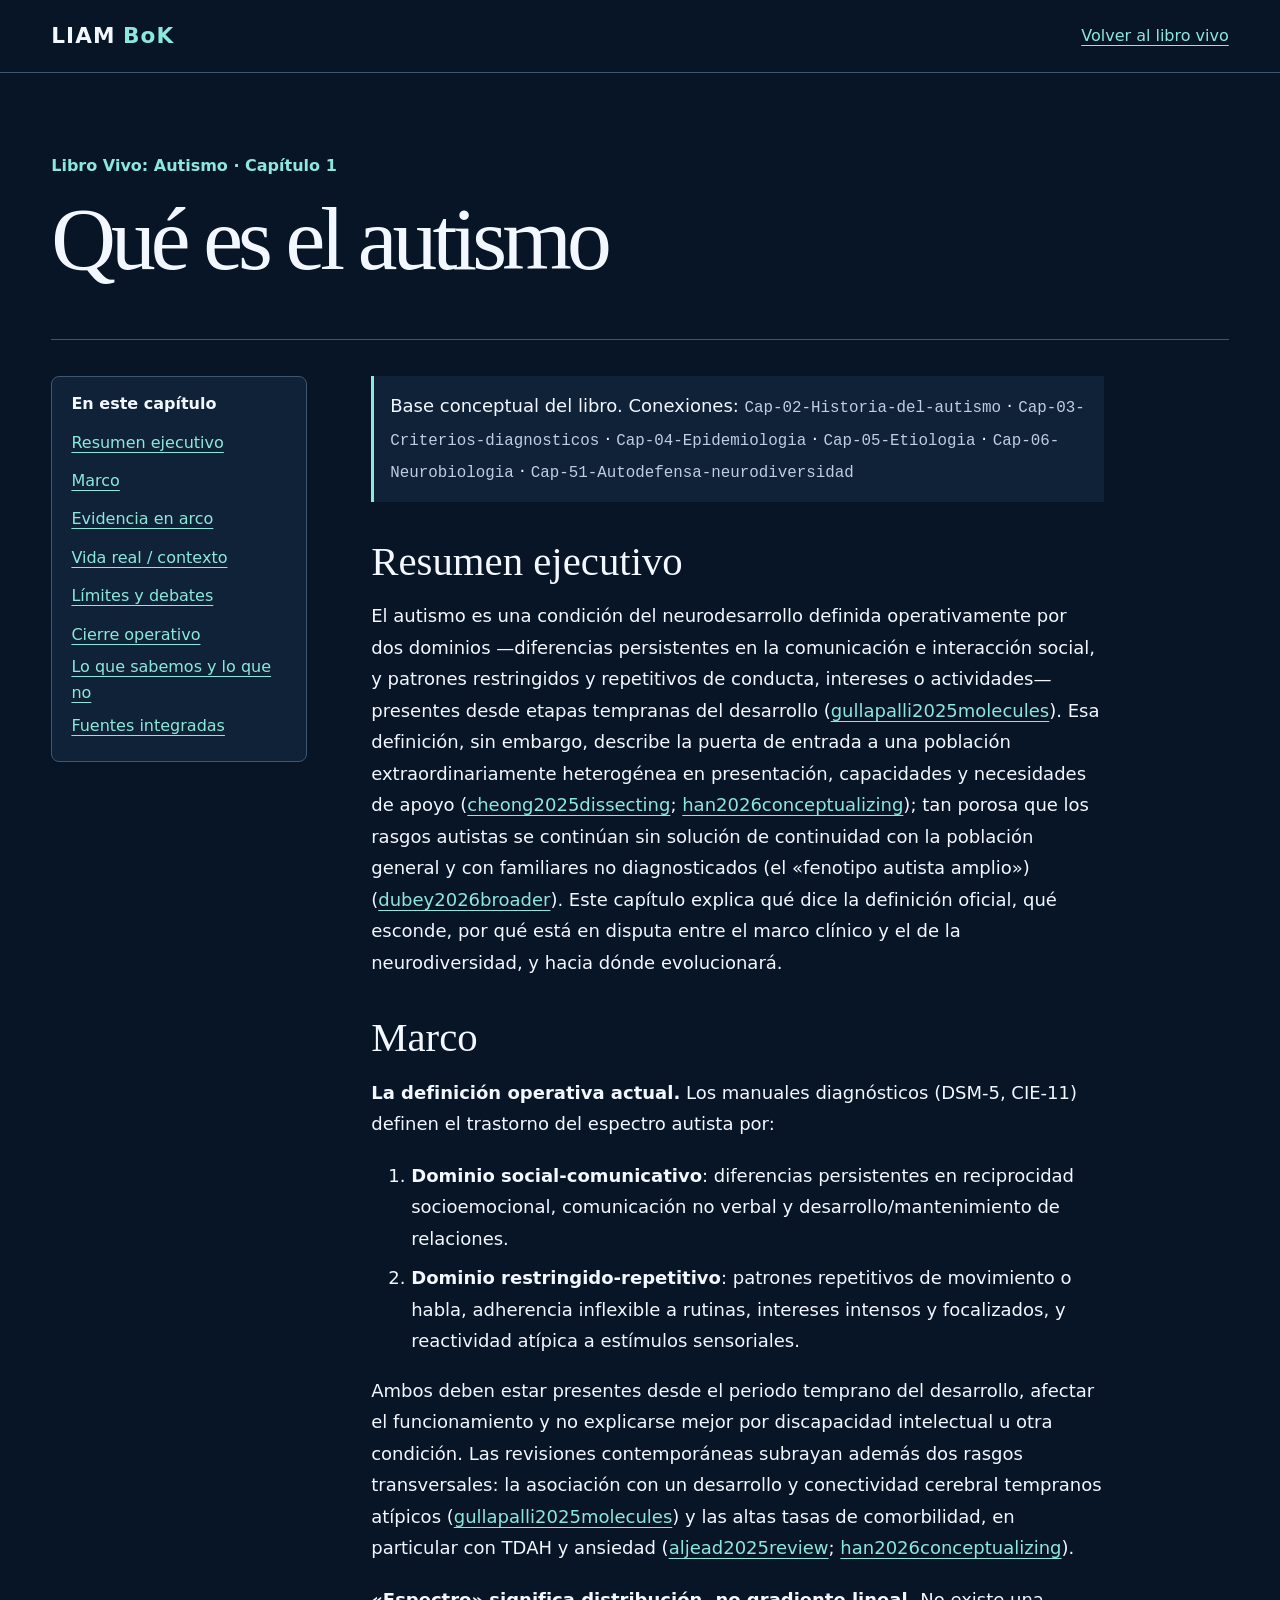
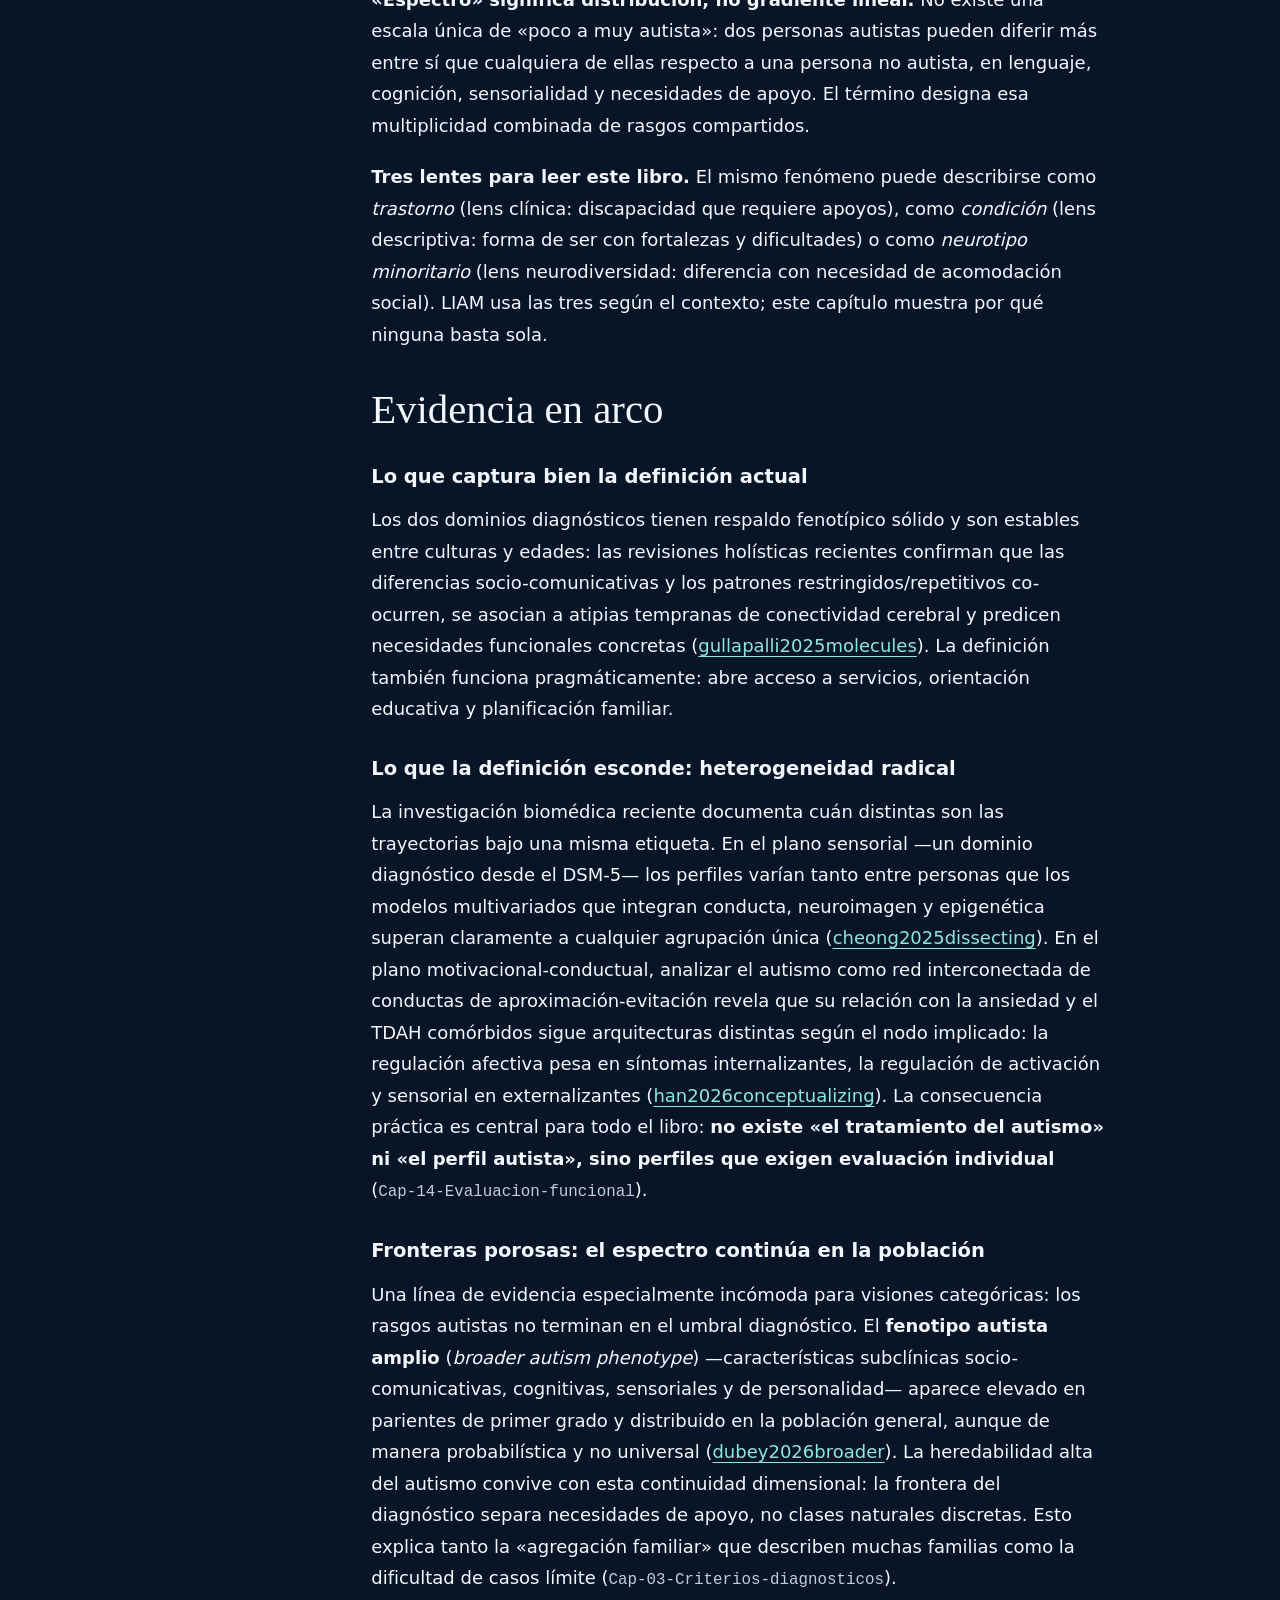
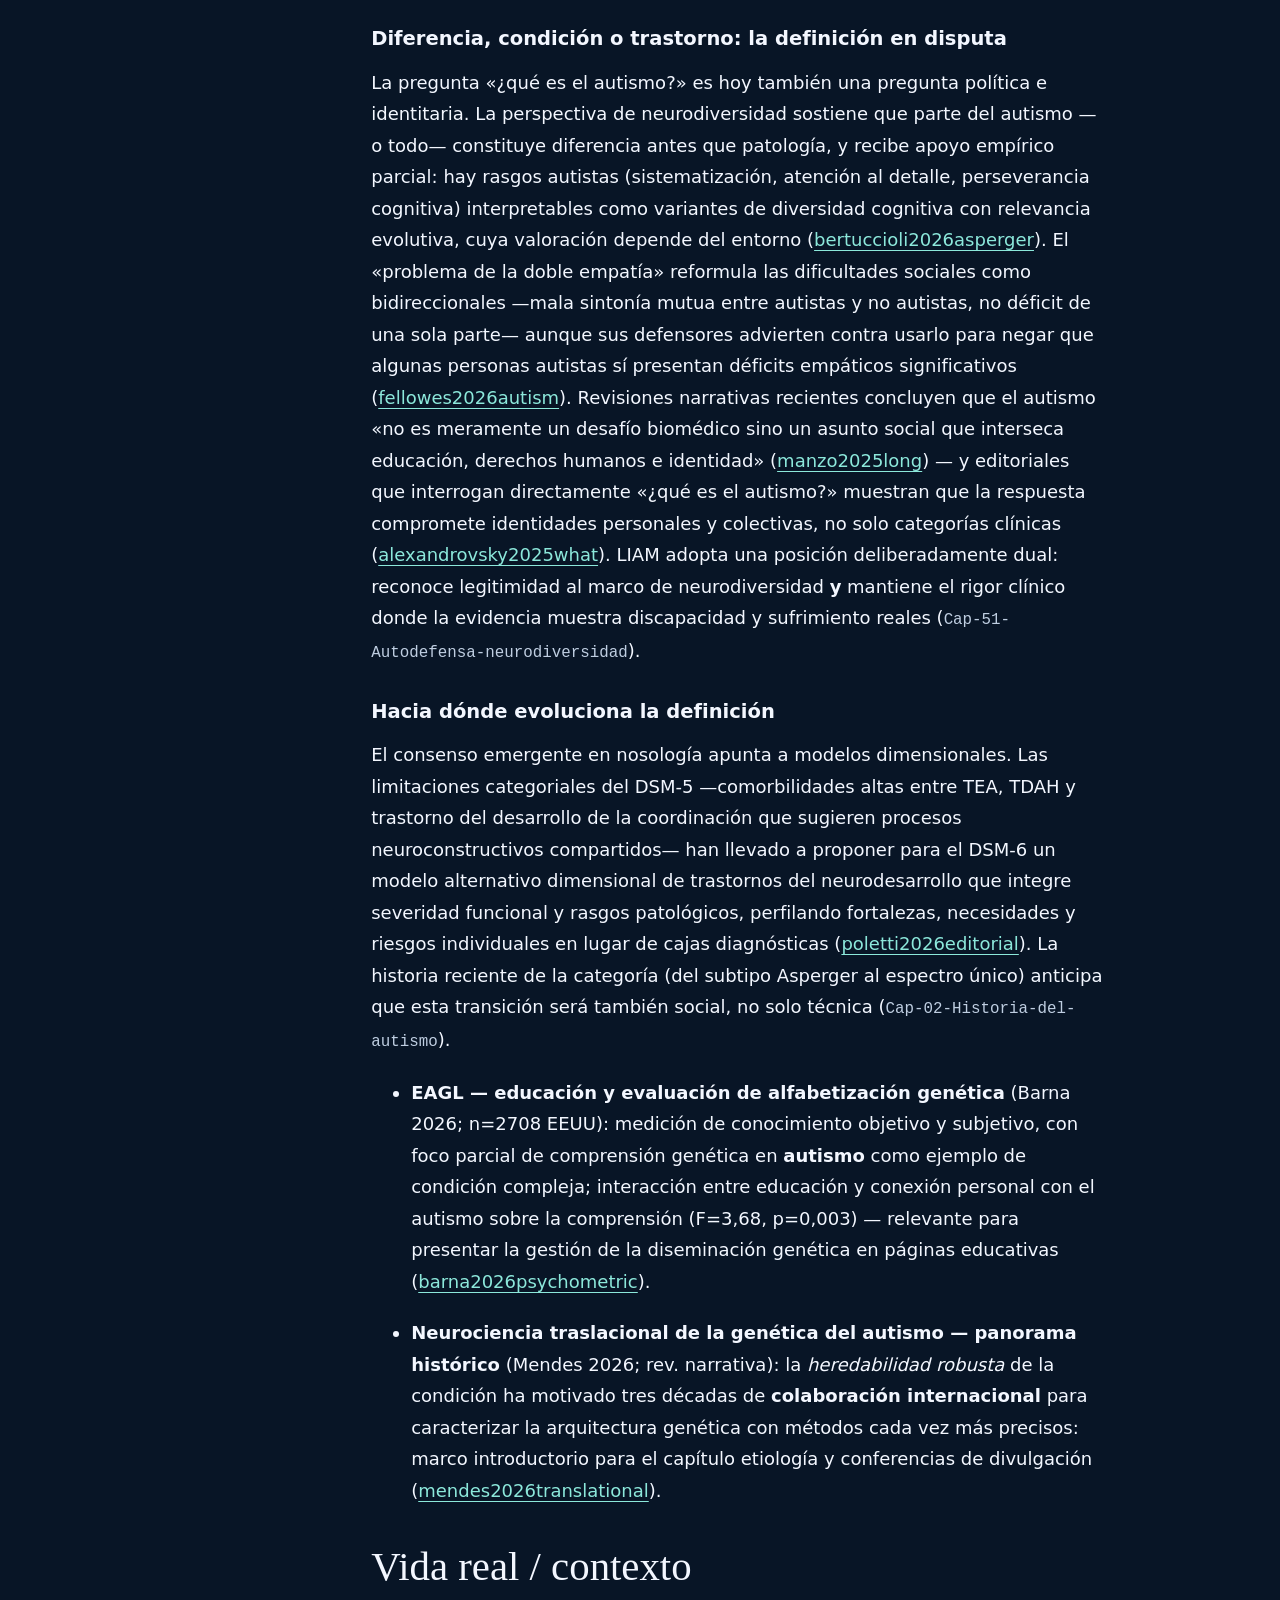
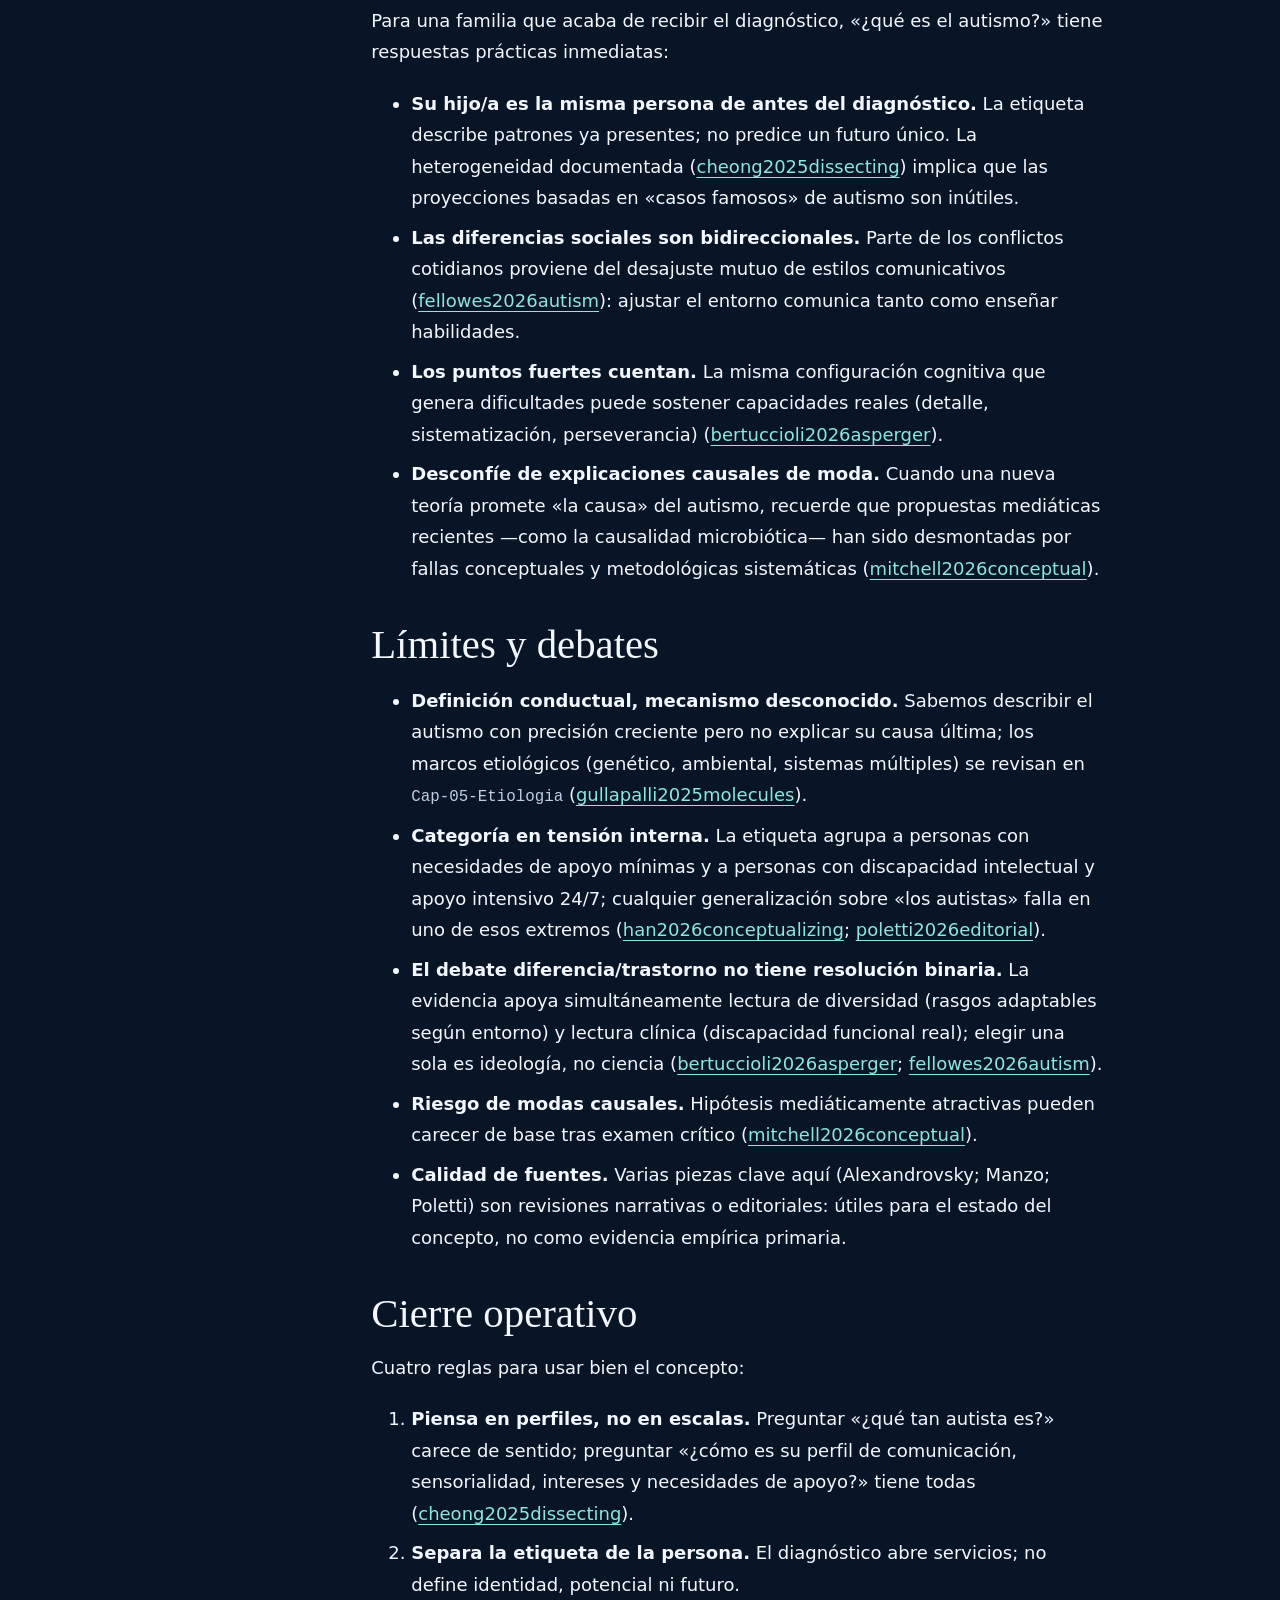
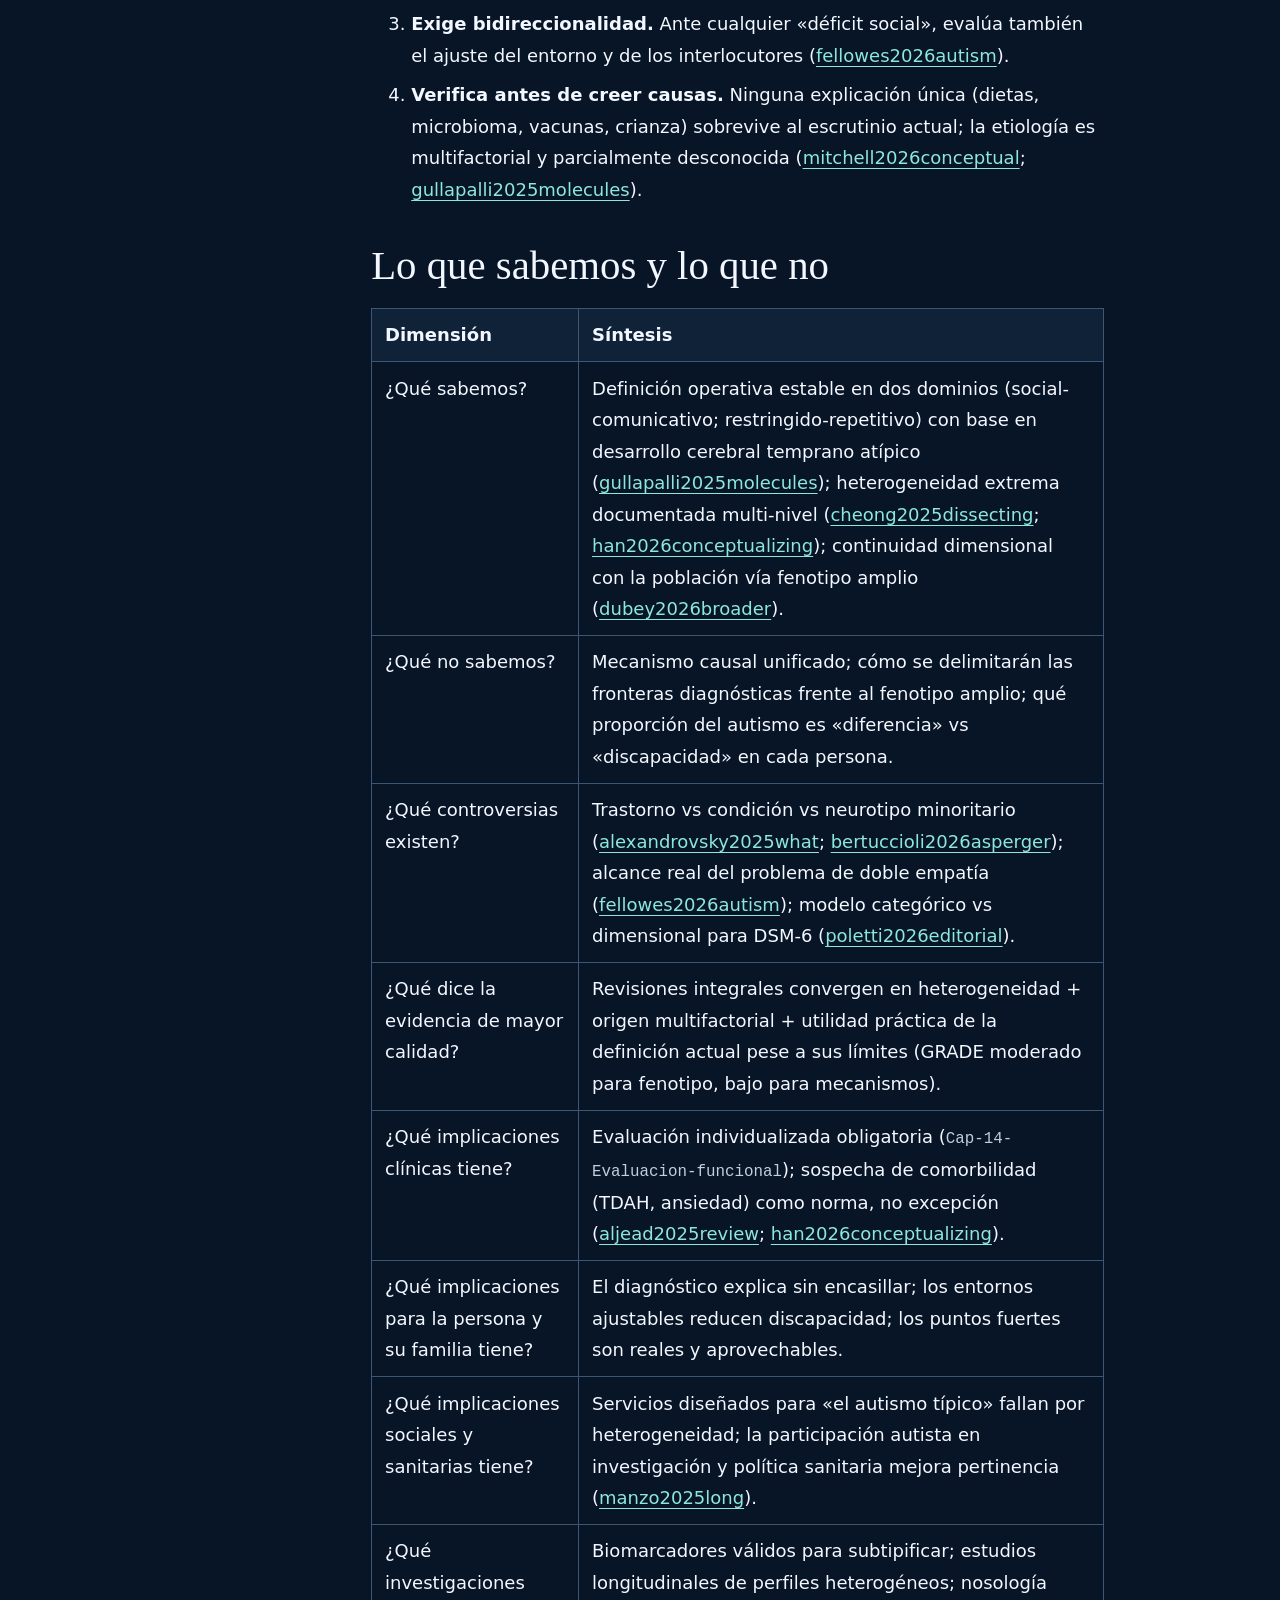
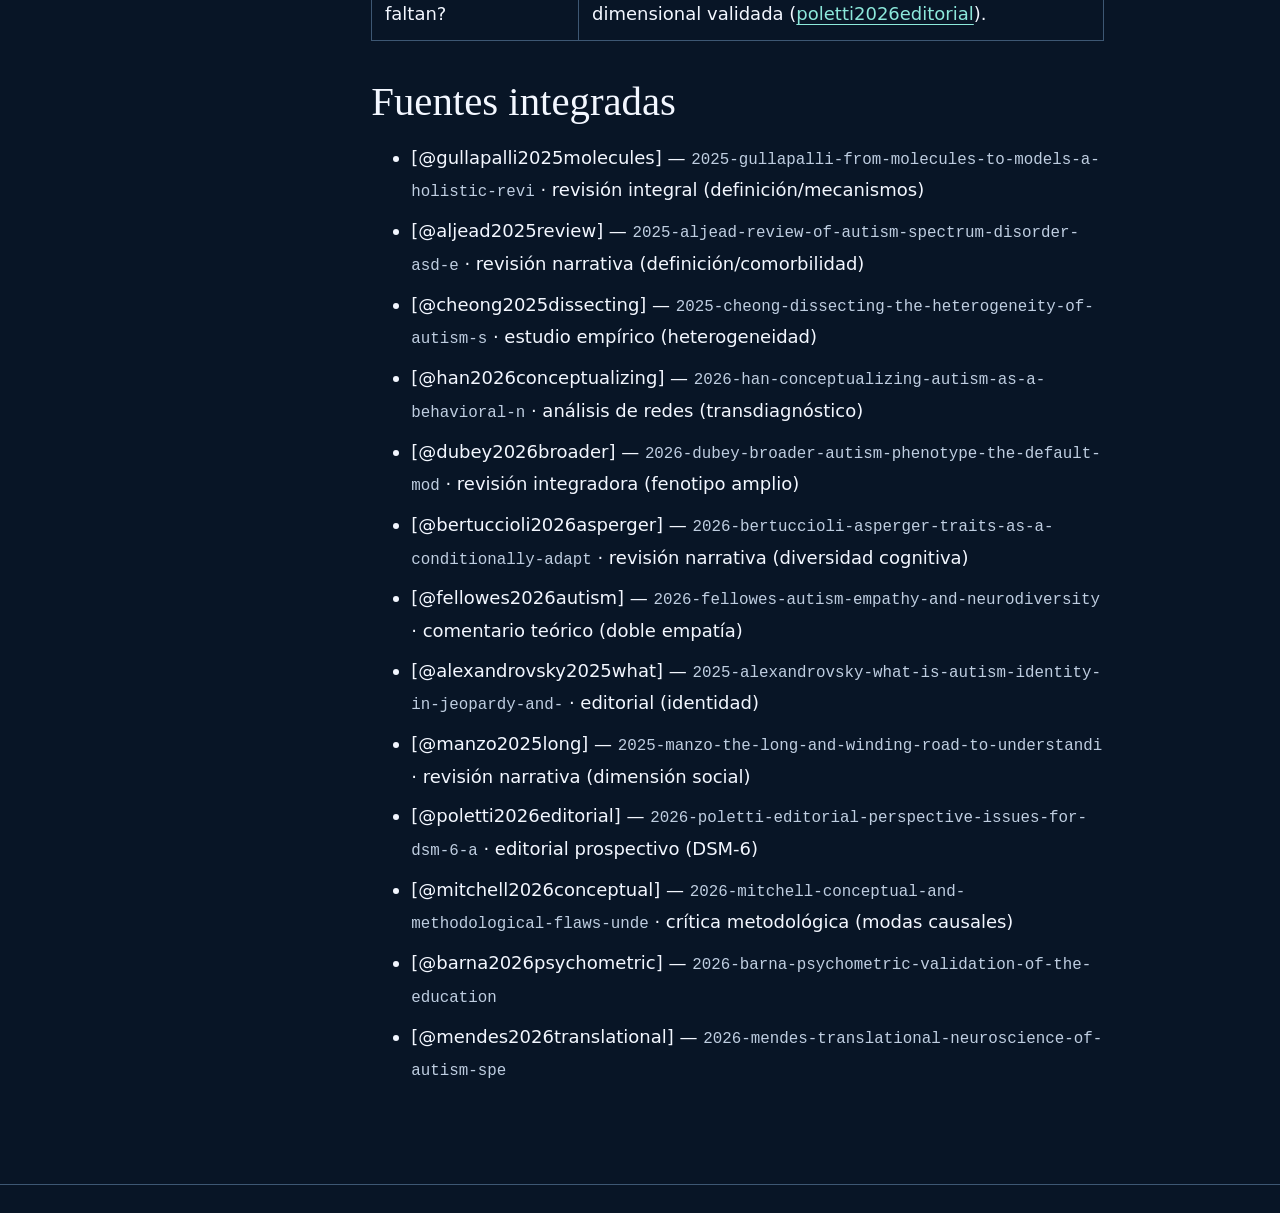
==== commit 7a0ce8ae: "Adapta portada y capítulo a escritorio, tablet y celular" ====
--- a/capitulo-01.html
+++ b/capitulo-01.html
@@ -6,8 +6,8 @@
   <meta name="theme-color" content="#081526">
   <meta name="description" content="Lee Qué es el autismo, el primer capítulo de Libro Vivo: Autismo de LIAM BoK.">
   <title>Qué es el autismo | LIAM BoK</title>
-  <link rel="stylesheet" href="styles.css">
-  <link rel="stylesheet" href="capitulo.css">
+  <link rel="stylesheet" href="styles.css?v=2">
+  <link rel="stylesheet" href="capitulo.css?v=2">
 </head>
 <body>
   <a class="skip" href="#contenido">Saltar al contenido</a>
--- a/styles.css
+++ b/styles.css
@@ -40,15 +40,31 @@
 .topics { margin-block: 1.2rem; }
 .topics a { padding-inline: .85rem; border: 1px solid var(--line); border-radius: .4rem; }
 .area { padding-block: 1rem; max-width: 57rem; }
-.closing { display: grid; grid-template-columns: 1.6fr 1fr; gap: clamp(2rem, 7vw, 5rem); }
+.closing { display: grid; grid-template-columns: minmax(0, 1.6fr) minmax(0, 1fr); gap: clamp(2rem, 7vw, 5rem); }
 .citation { background: var(--panel); border-inline-start: .2rem solid var(--mint); padding: 1rem; overflow-wrap: anywhere; }
 #estado-cita { margin: .5rem 0 0; color: var(--muted); }
-footer { border-block: 1px solid var(--line) 0; color: var(--muted); }
-@media (max-width: 43rem) { .closing { grid-template-columns: 1fr; } }
-@media (max-width: 54rem) {
-  .hero-inner { min-height: 36rem; align-items: end; padding-top: 12rem; }
-  .hero-copy { max-width: 34rem; }
-  .hero-art img { object-position: 72% center; }
-  .hero::after { background: linear-gradient(0deg, #081526 6%, #081526f5 48%, #081526d9 66%, transparent); }
+footer { border-block-start: 1px solid var(--line); border-block-end: 0; color: var(--muted); }
+@media (max-width: 64rem) {
+  .hero-copy { max-width: 54%; }
+  .hero::after { background: linear-gradient(90deg, #081526 0%, #081526f5 29%, #081526e6 52%, transparent 88%); }
+  .hero-art img { object-position: 78% center; }
+}
+@media (max-width: 48rem) {
+  .closing { grid-template-columns: minmax(0, 1fr); }
+}
+@media (max-width: 39rem) {
+  .masthead .bar { align-items: start; flex-direction: column; gap: 0; padding-block: .4rem; }
+  .masthead nav { gap: 0 .85rem; }
+  .masthead nav a { font-size: .9rem; }
+  .hero { background: var(--navy); }
+  .hero-inner { min-height: auto; padding-block: clamp(10.5rem, 48vw, 16rem) 2.5rem; }
+  .hero-copy { max-width: 30rem; }
+  .hero-art, .hero::after { bottom: auto; height: clamp(12rem, 56vw, 19rem); }
+  .hero-art img { object-position: 87% 38%; }
+  .hero::after { background: linear-gradient(0deg, var(--navy), transparent 72%); }
+  .hero h1 { font-size: clamp(2.65rem, 11vw, 4rem); }
+  .hero-copy p { margin-block: 1rem 1.4rem; }
+  .topics { display: grid; gap: .55rem; }
+  .topics a { width: 100%; }
 }
 @media (prefers-reduced-motion: reduce) { *, *::before, *::after { scroll-behavior: auto !important; } }
--- a/capitulo.css
+++ b/capitulo.css
@@ -21,4 +21,15 @@
 .chapter-text table { border-collapse: collapse; min-width: 30rem; }
 .chapter-text th, .chapter-text td { border: 1px solid var(--line); padding: .65rem .8rem; text-align: start; vertical-align: top; }
 .chapter-text th { background: var(--panel); }
-@media (max-width: 52rem) { .reading-layout { grid-template-columns: minmax(0, 1fr); } }
+@media (min-width: 64.01rem) and (min-height: 34rem) {
+  .chapter-toc { position: sticky; top: 1.25rem; max-height: calc(100vh - 2.5rem); overflow-y: auto; }
+}
+@media (max-width: 64rem) {
+  .reading-layout { grid-template-columns: minmax(0, 72ch); justify-content: center; }
+  .chapter-toc ul { display: grid; grid-template-columns: repeat(2, minmax(0, 1fr)); column-gap: 1rem; }
+}
+@media (max-width: 39rem) {
+  .chapter-toc ul { grid-template-columns: minmax(0, 1fr); }
+  .chapter-toc a { min-height: 2.75rem; }
+  .chapter-text :is(ul, ol) { padding-inline-start: 1.35rem; }
+}
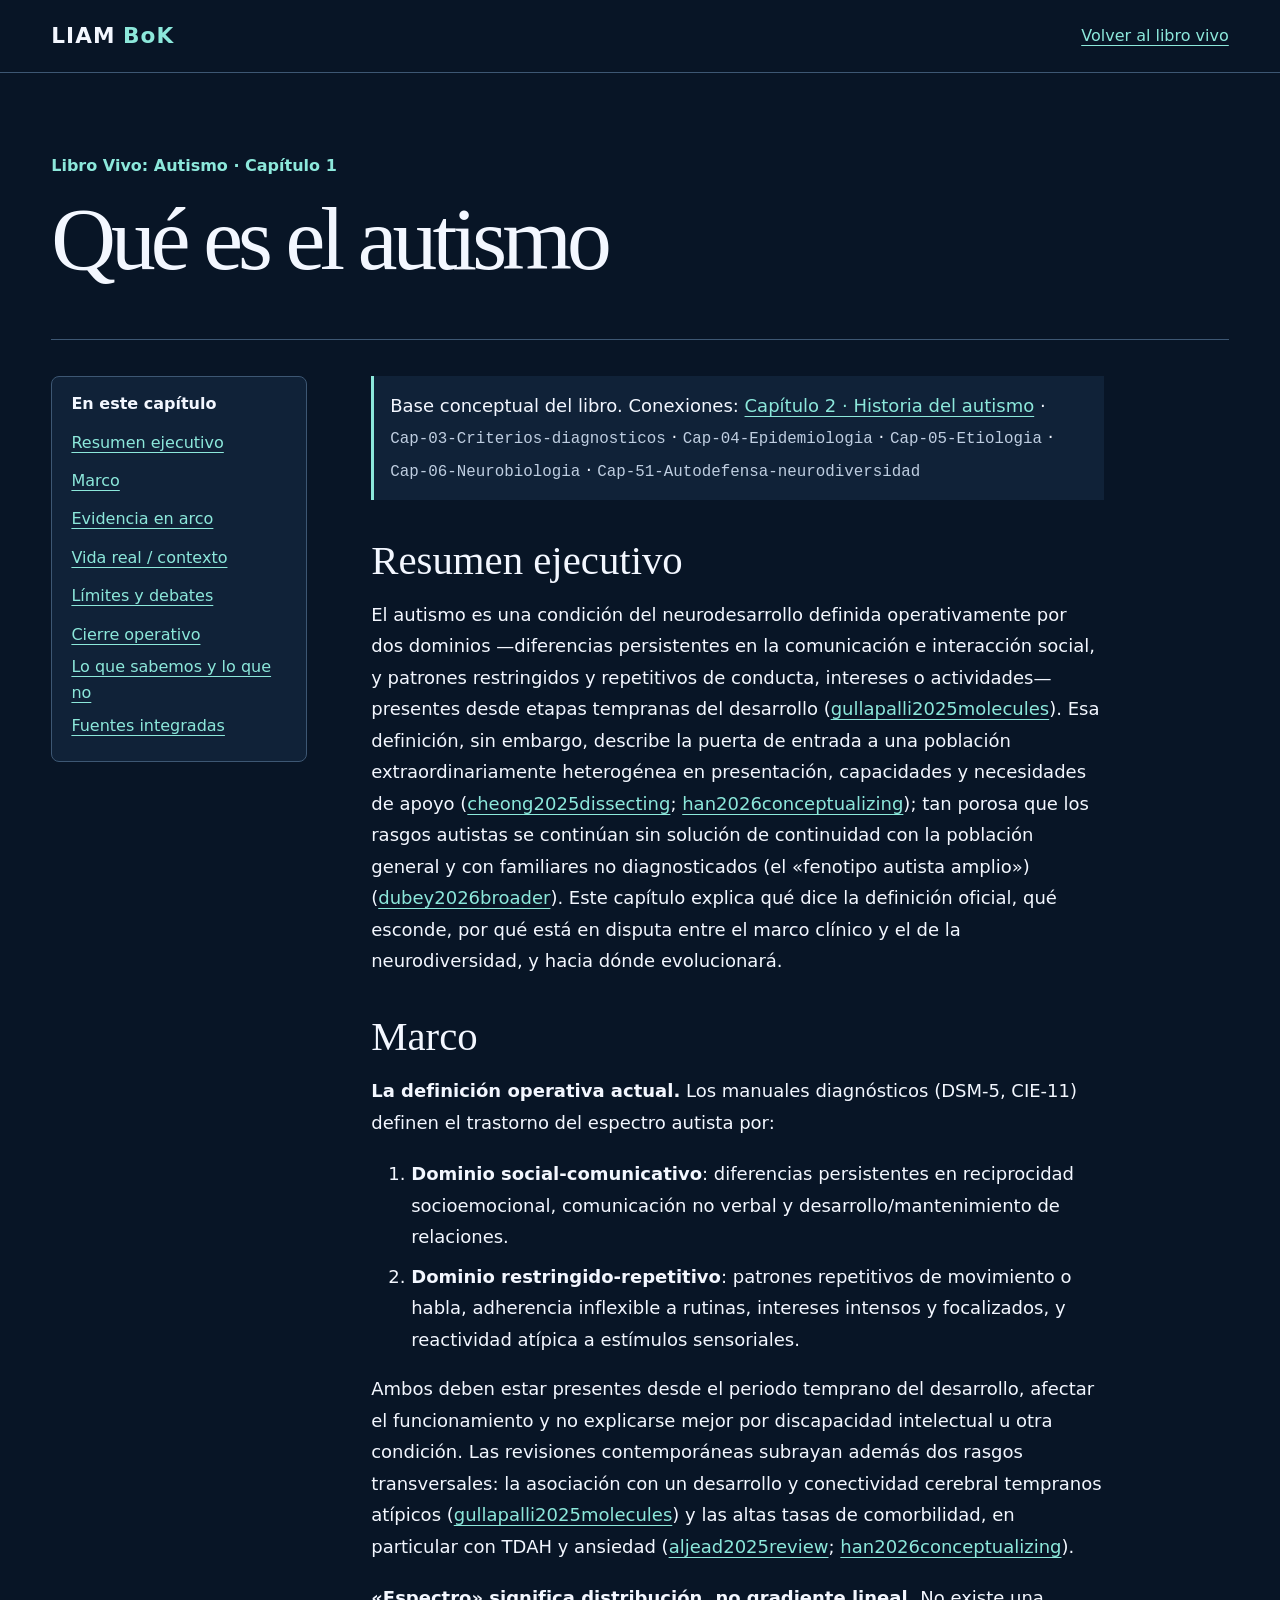
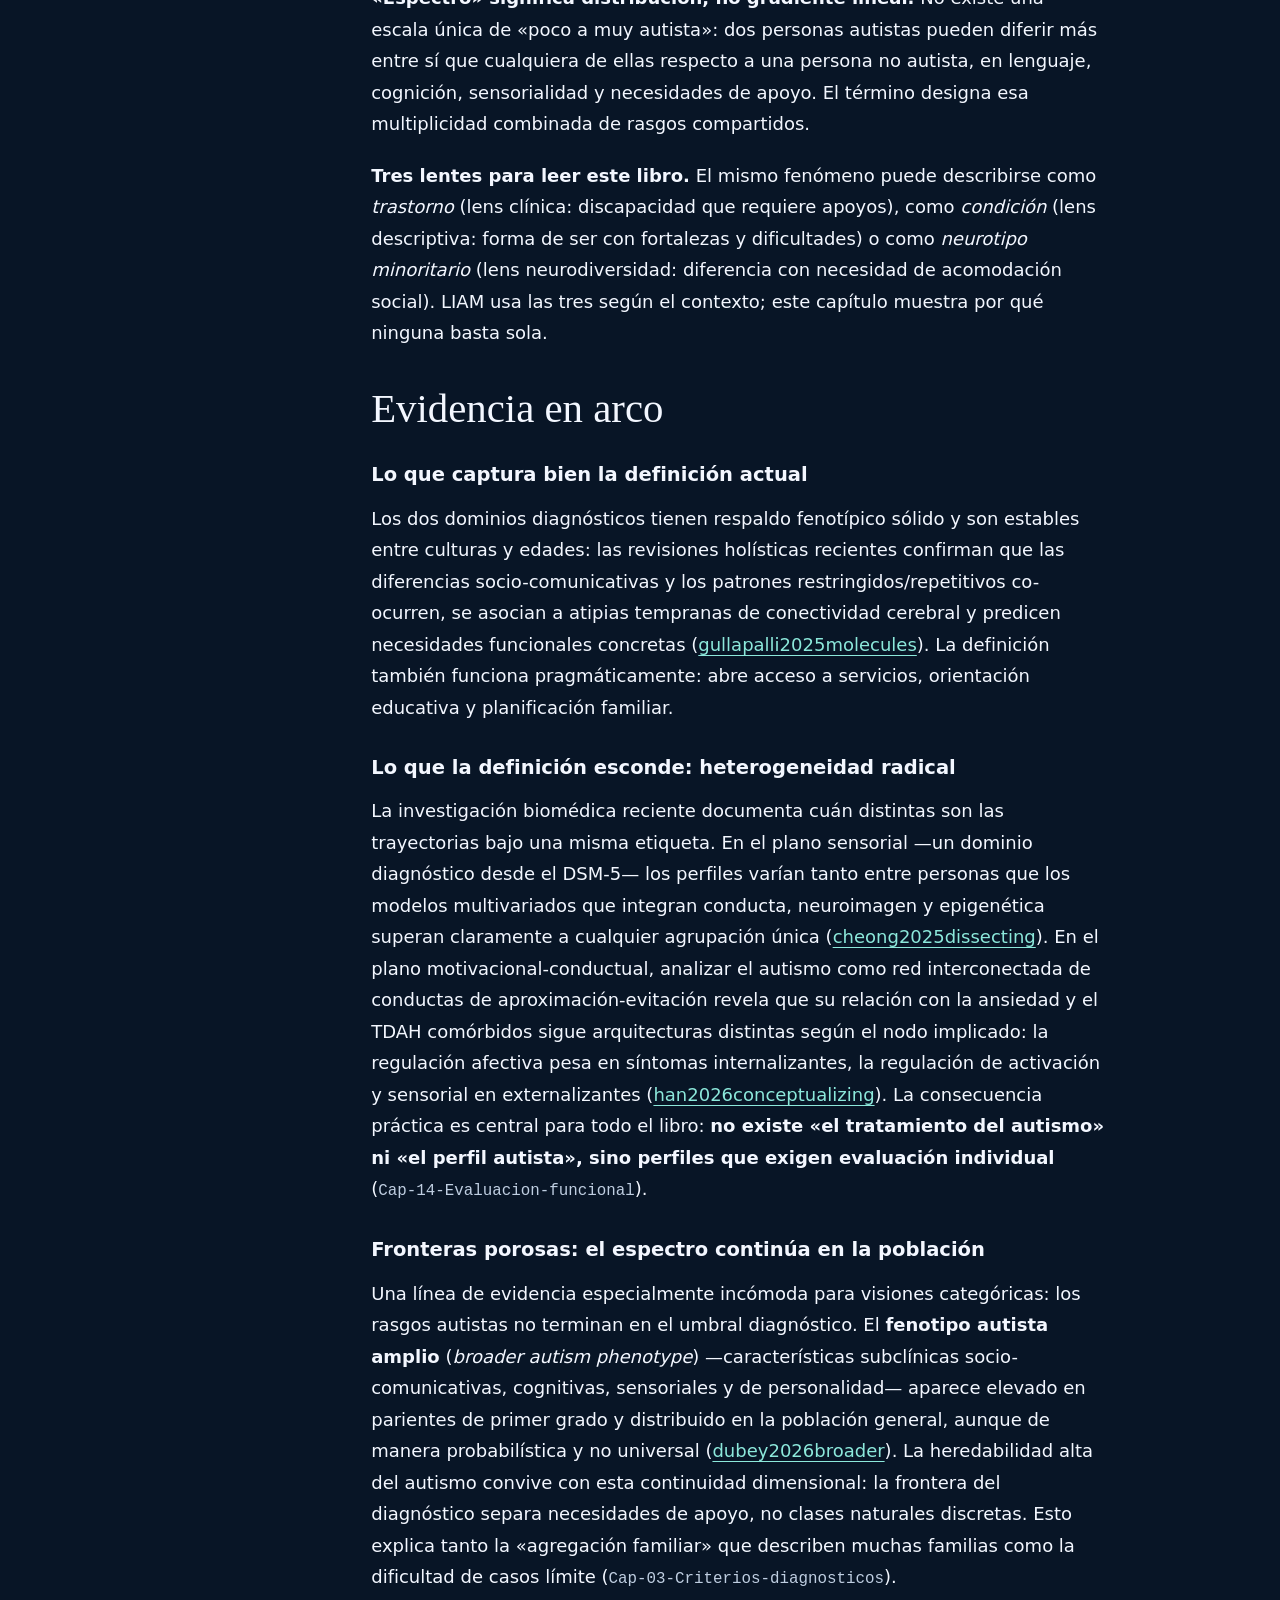
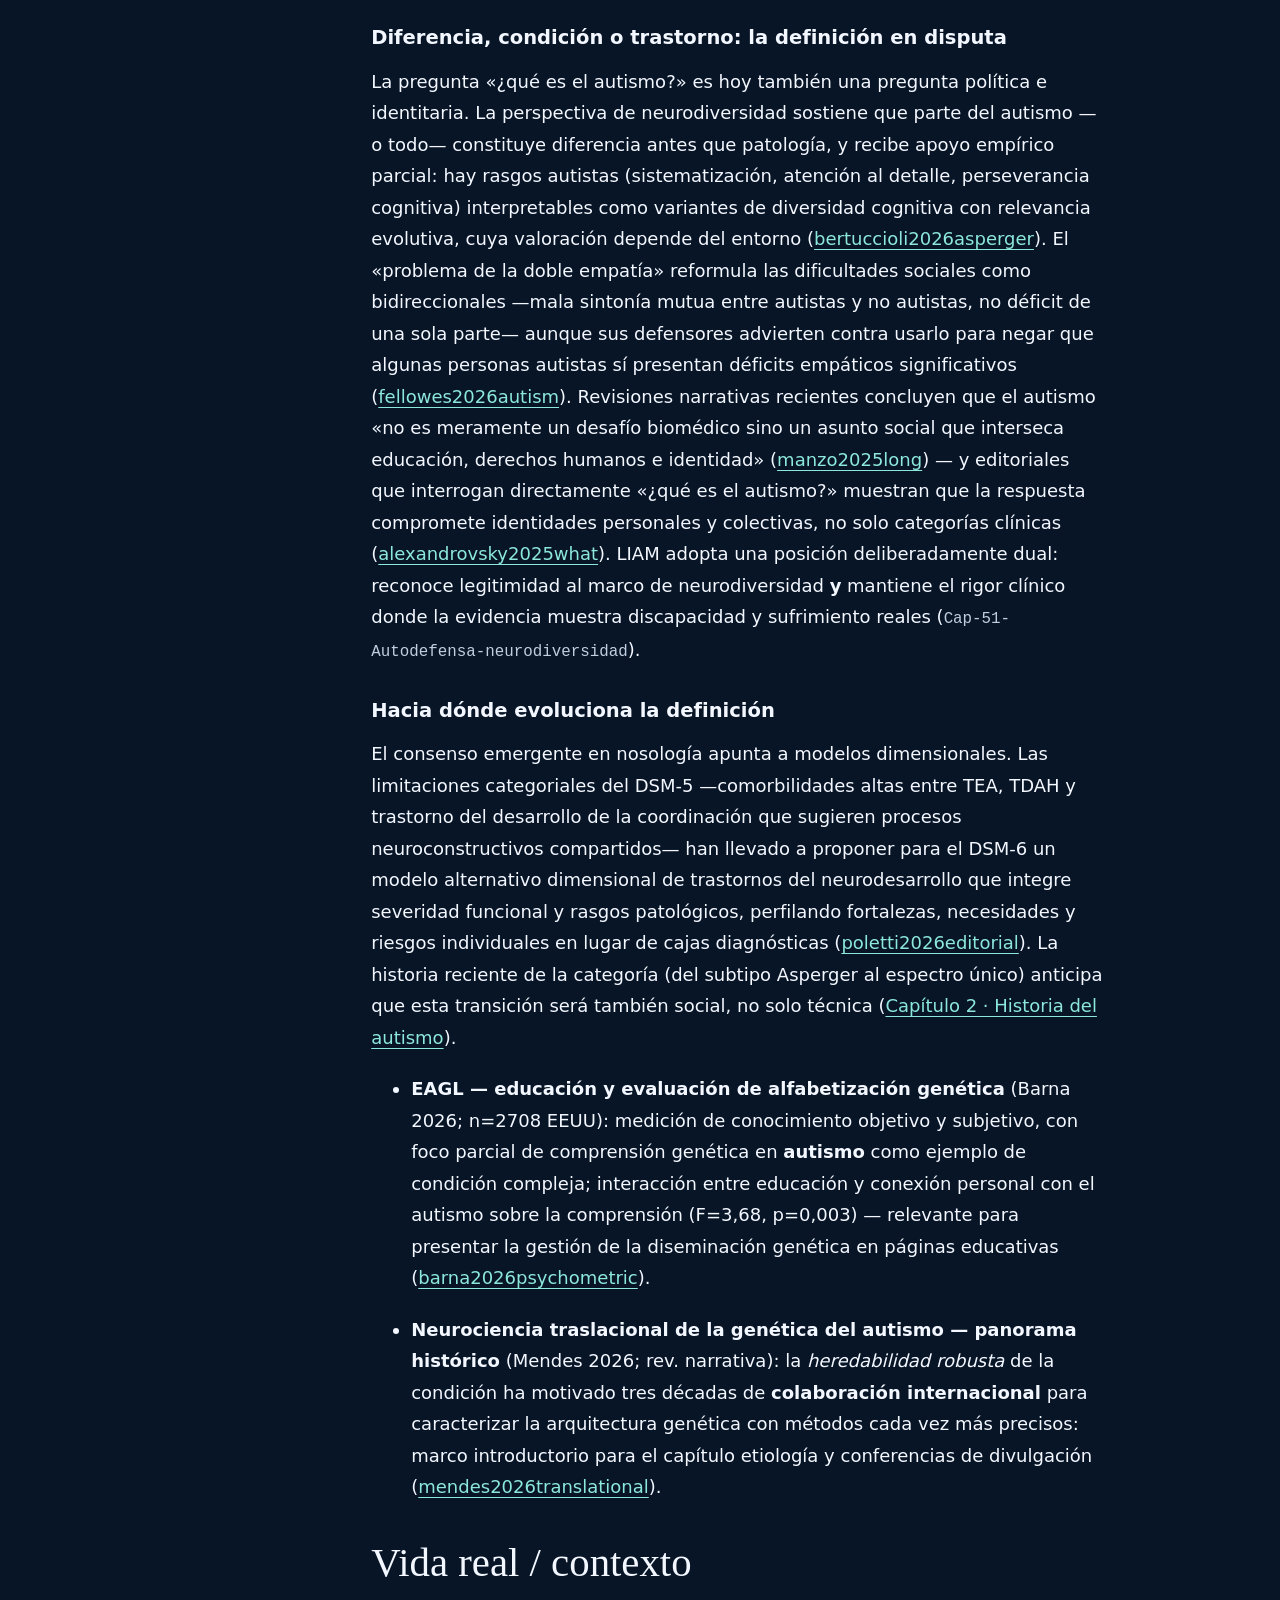
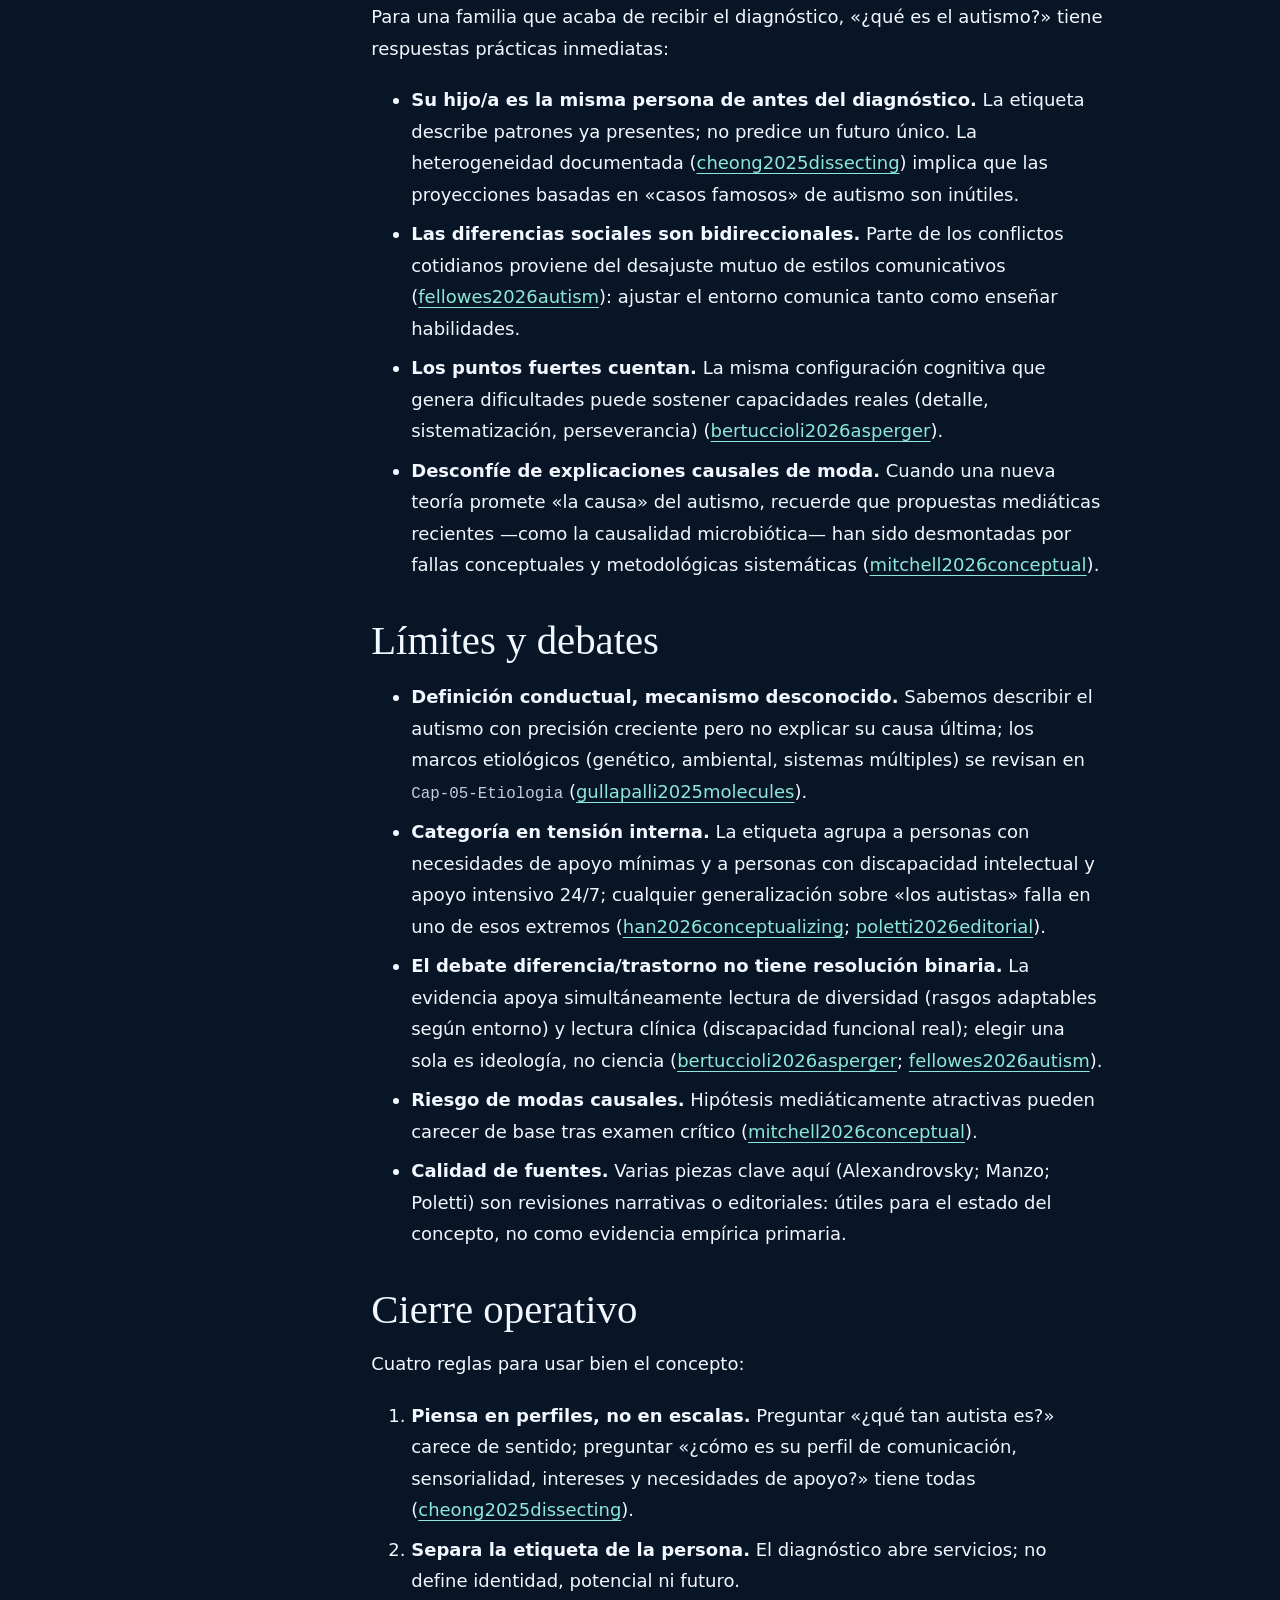
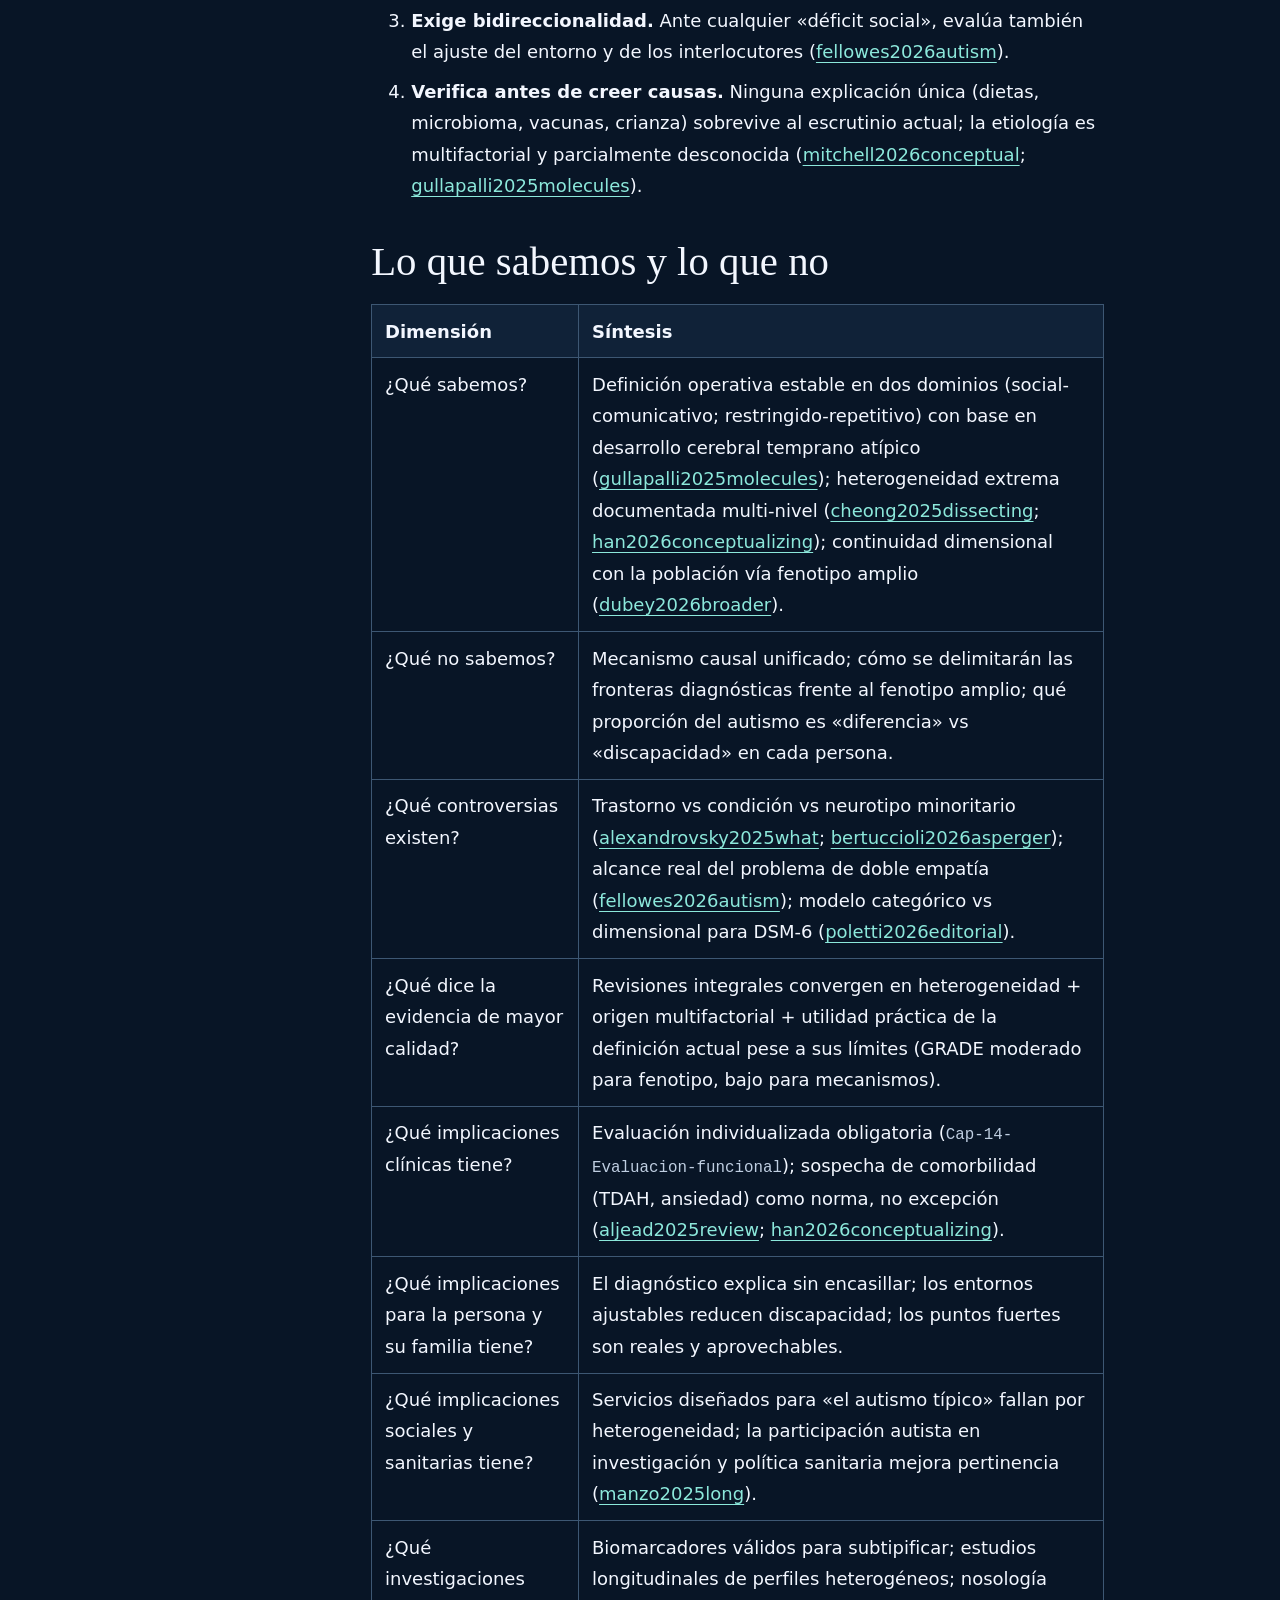
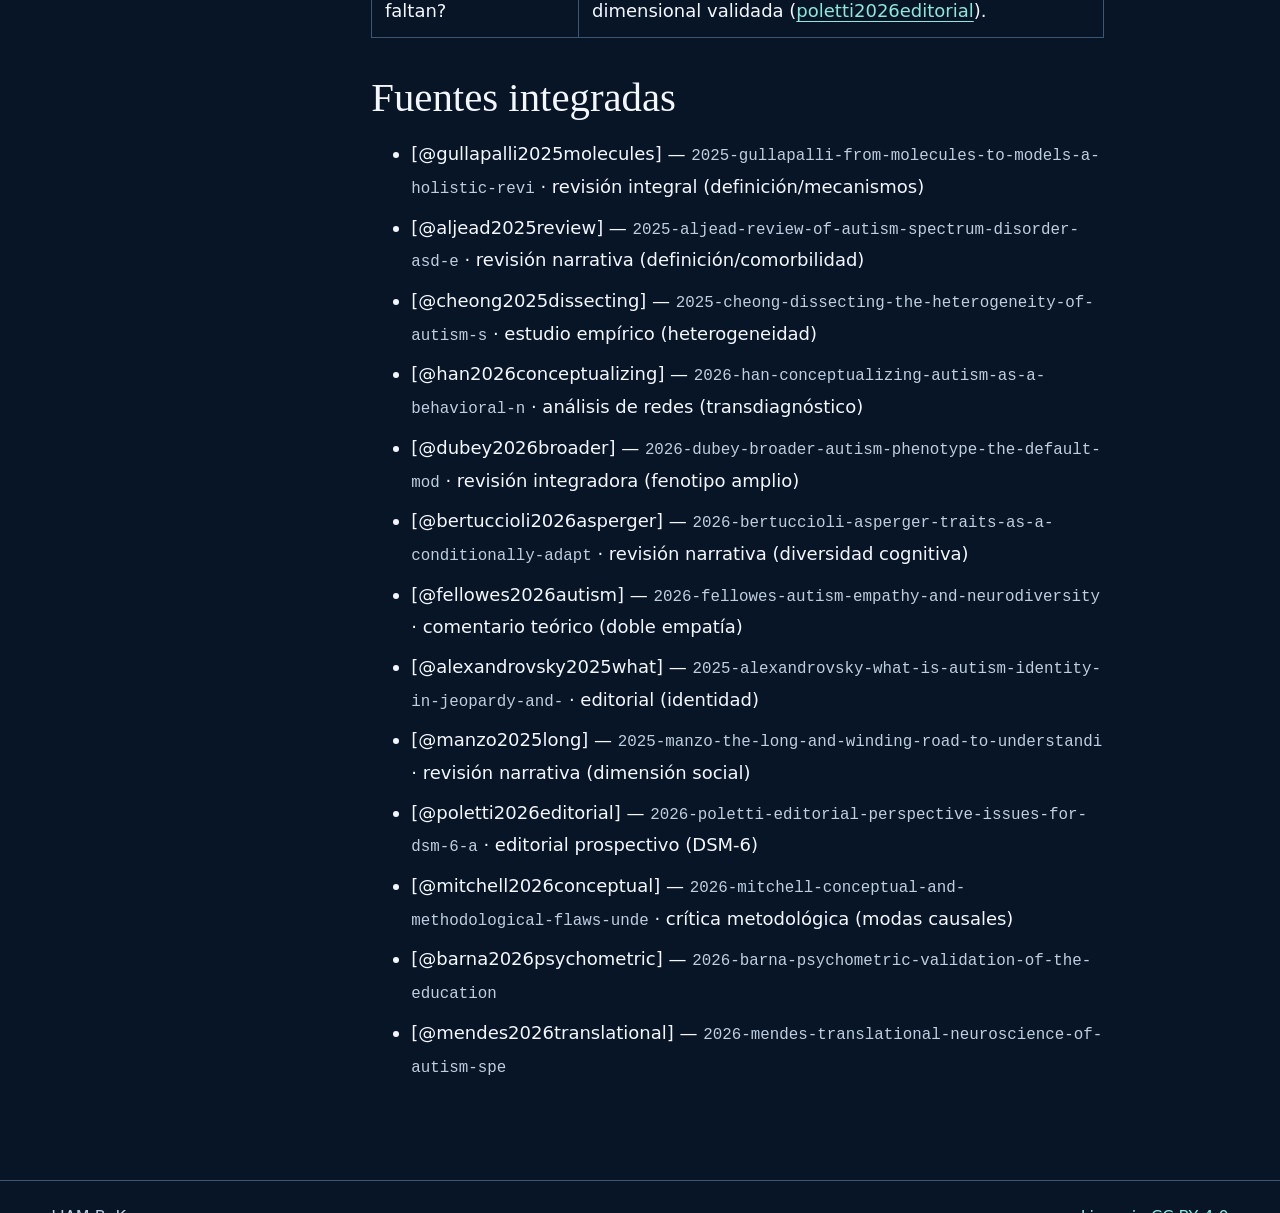
==== commit e146bf1f: "Publica el capítulo 2: Historia del autismo" ====
--- a/capitulo-01.html
+++ b/capitulo-01.html
@@ -36,7 +36,7 @@
       </nav>
       <article class="chapter-text" aria-label="Texto del capítulo">
 <blockquote>
-<p>Base conceptual del libro. Conexiones: <code>Cap-02-Historia-del-autismo</code> · <code>Cap-03-Criterios-diagnosticos</code> · <code>Cap-04-Epidemiologia</code> · <code>Cap-05-Etiologia</code> · <code>Cap-06-Neurobiologia</code> · <code>Cap-51-Autodefensa-neurodiversidad</code></p>
+<p>Base conceptual del libro. Conexiones: <a href="capitulo-02.html">Capítulo 2 · Historia del autismo</a> · <code>Cap-03-Criterios-diagnosticos</code> · <code>Cap-04-Epidemiologia</code> · <code>Cap-05-Etiologia</code> · <code>Cap-06-Neurobiologia</code> · <code>Cap-51-Autodefensa-neurodiversidad</code></p>
 </blockquote>
 <h2 id="resumen-ejecutivo">Resumen ejecutivo</h2>
 <p>El autismo es una condición del neurodesarrollo definida operativamente por dos dominios —diferencias persistentes en la comunicación e interacción social, y patrones restringidos y repetitivos de conducta, intereses o actividades— presentes desde etapas tempranas del desarrollo (<a href="#ref-gullapalli2025molecules">gullapalli2025molecules</a>). Esa definición, sin embargo, describe la puerta de entrada a una población extraordinariamente heterogénea en presentación, capacidades y necesidades de apoyo (<a href="#ref-cheong2025dissecting">cheong2025dissecting</a>; <a href="#ref-han2026conceptualizing">han2026conceptualizing</a>); tan porosa que los rasgos autistas se continúan sin solución de continuidad con la población general y con familiares no diagnosticados (el «fenotipo autista amplio») (<a href="#ref-dubey2026broader">dubey2026broader</a>). Este capítulo explica qué dice la definición oficial, qué esconde, por qué está en disputa entre el marco clínico y el de la neurodiversidad, y hacia dónde evolucionará.</p>
@@ -59,7 +59,7 @@
 <h3 id="diferencia-condicion-o-trastorno-la-definicion-en-disputa">Diferencia, condición o trastorno: la definición en disputa</h3>
 <p>La pregunta «¿qué es el autismo?» es hoy también una pregunta política e identitaria. La perspectiva de neurodiversidad sostiene que parte del autismo —o todo— constituye diferencia antes que patología, y recibe apoyo empírico parcial: hay rasgos autistas (sistematización, atención al detalle, perseverancia cognitiva) interpretables como variantes de diversidad cognitiva con relevancia evolutiva, cuya valoración depende del entorno (<a href="#ref-bertuccioli2026asperger">bertuccioli2026asperger</a>). El «problema de la doble empatía» reformula las dificultades sociales como bidireccionales —mala sintonía mutua entre autistas y no autistas, no déficit de una sola parte— aunque sus defensores advierten contra usarlo para negar que algunas personas autistas sí presentan déficits empáticos significativos (<a href="#ref-fellowes2026autism">fellowes2026autism</a>). Revisiones narrativas recientes concluyen que el autismo «no es meramente un desafío biomédico sino un asunto social que interseca educación, derechos humanos e identidad» (<a href="#ref-manzo2025long">manzo2025long</a>) — y editoriales que interrogan directamente «¿qué es el autismo?» muestran que la respuesta compromete identidades personales y colectivas, no solo categorías clínicas (<a href="#ref-alexandrovsky2025what">alexandrovsky2025what</a>). LIAM adopta una posición deliberadamente dual: reconoce legitimidad al marco de neurodiversidad <strong>y</strong> mantiene el rigor clínico donde la evidencia muestra discapacidad y sufrimiento reales (<code>Cap-51-Autodefensa-neurodiversidad</code>).</p>
 <h3 id="hacia-donde-evoluciona-la-definicion">Hacia dónde evoluciona la definición</h3>
-<p>El consenso emergente en nosología apunta a modelos dimensionales. Las limitaciones categoriales del DSM-5 —comorbilidades altas entre TEA, TDAH y trastorno del desarrollo de la coordinación que sugieren procesos neuroconstructivos compartidos— han llevado a proponer para el DSM-6 un modelo alternativo dimensional de trastornos del neurodesarrollo que integre severidad funcional y rasgos patológicos, perfilando fortalezas, necesidades y riesgos individuales en lugar de cajas diagnósticas (<a href="#ref-poletti2026editorial">poletti2026editorial</a>). La historia reciente de la categoría (del subtipo Asperger al espectro único) anticipa que esta transición será también social, no solo técnica (<code>Cap-02-Historia-del-autismo</code>).</p>
+<p>El consenso emergente en nosología apunta a modelos dimensionales. Las limitaciones categoriales del DSM-5 —comorbilidades altas entre TEA, TDAH y trastorno del desarrollo de la coordinación que sugieren procesos neuroconstructivos compartidos— han llevado a proponer para el DSM-6 un modelo alternativo dimensional de trastornos del neurodesarrollo que integre severidad funcional y rasgos patológicos, perfilando fortalezas, necesidades y riesgos individuales en lugar de cajas diagnósticas (<a href="#ref-poletti2026editorial">poletti2026editorial</a>). La historia reciente de la categoría (del subtipo Asperger al espectro único) anticipa que esta transición será también social, no solo técnica (<a href="capitulo-02.html">Capítulo 2 · Historia del autismo</a>).</p>
 <ul>
 <li>
 <p><strong>EAGL — educación y evaluación de alfabetización genética</strong> (Barna 2026; n=2708 EEUU): medición de conocimiento objetivo y subjetivo, con foco parcial de comprensión genética en <strong>autismo</strong> como ejemplo de condición compleja; interacción entre educación y conexión personal con el autismo sobre la comprensión (F=3,68, p=0,003) — relevante para presentar la gestión de la diseminación genética en páginas educativas (<a href="#ref-barna2026psychometric">barna2026psychometric</a>).</p>
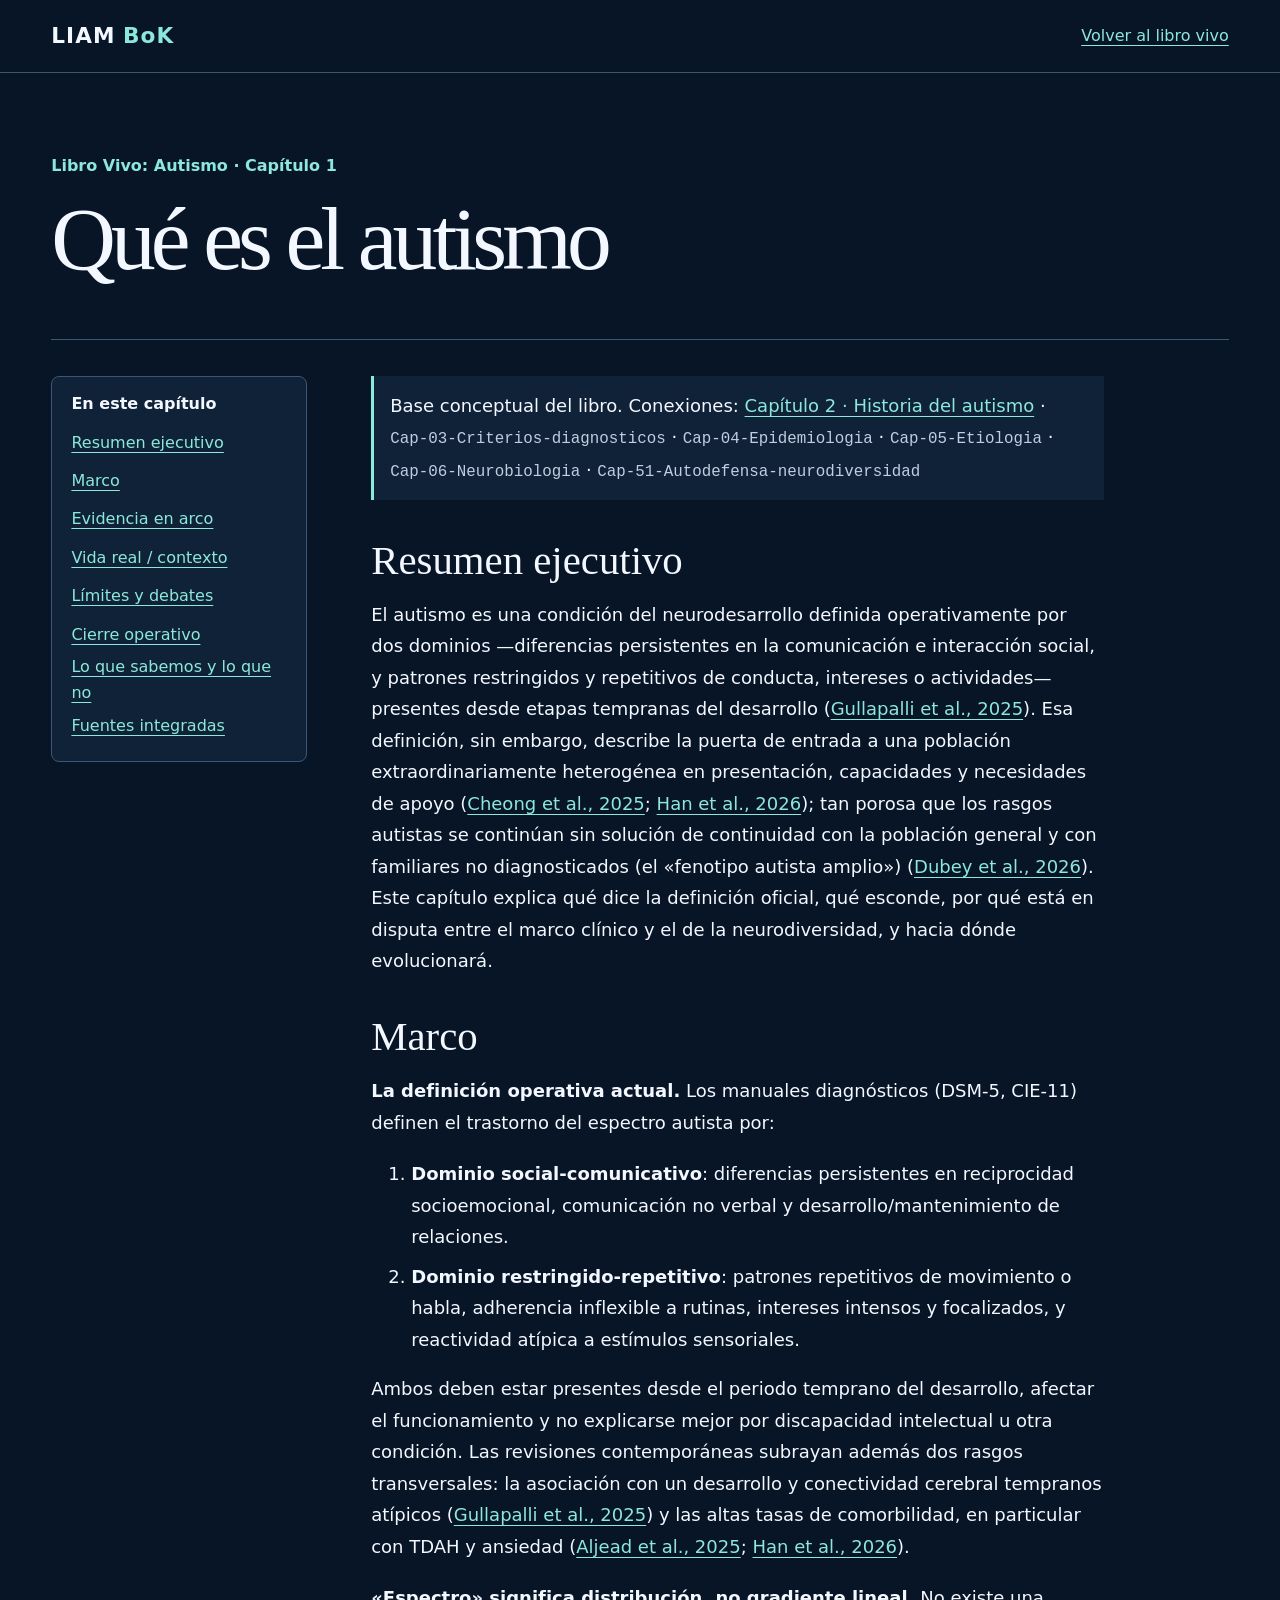
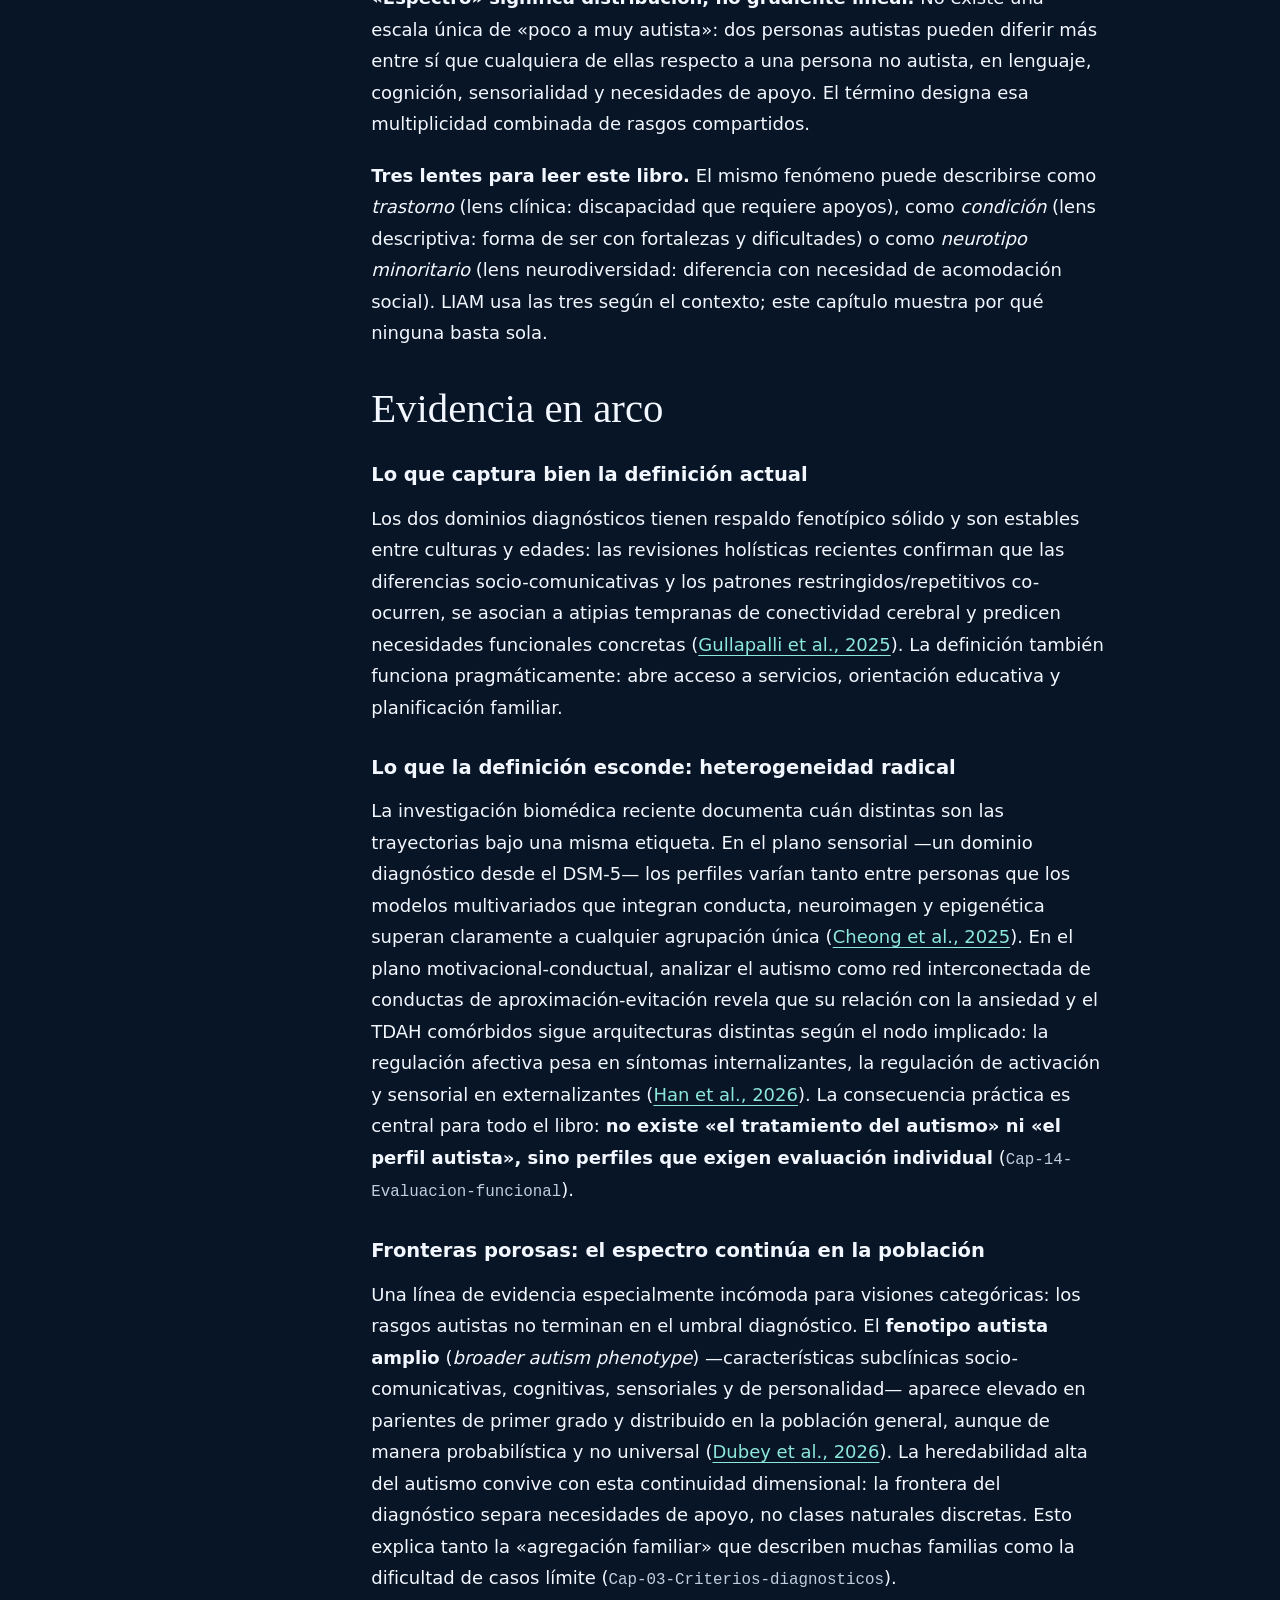
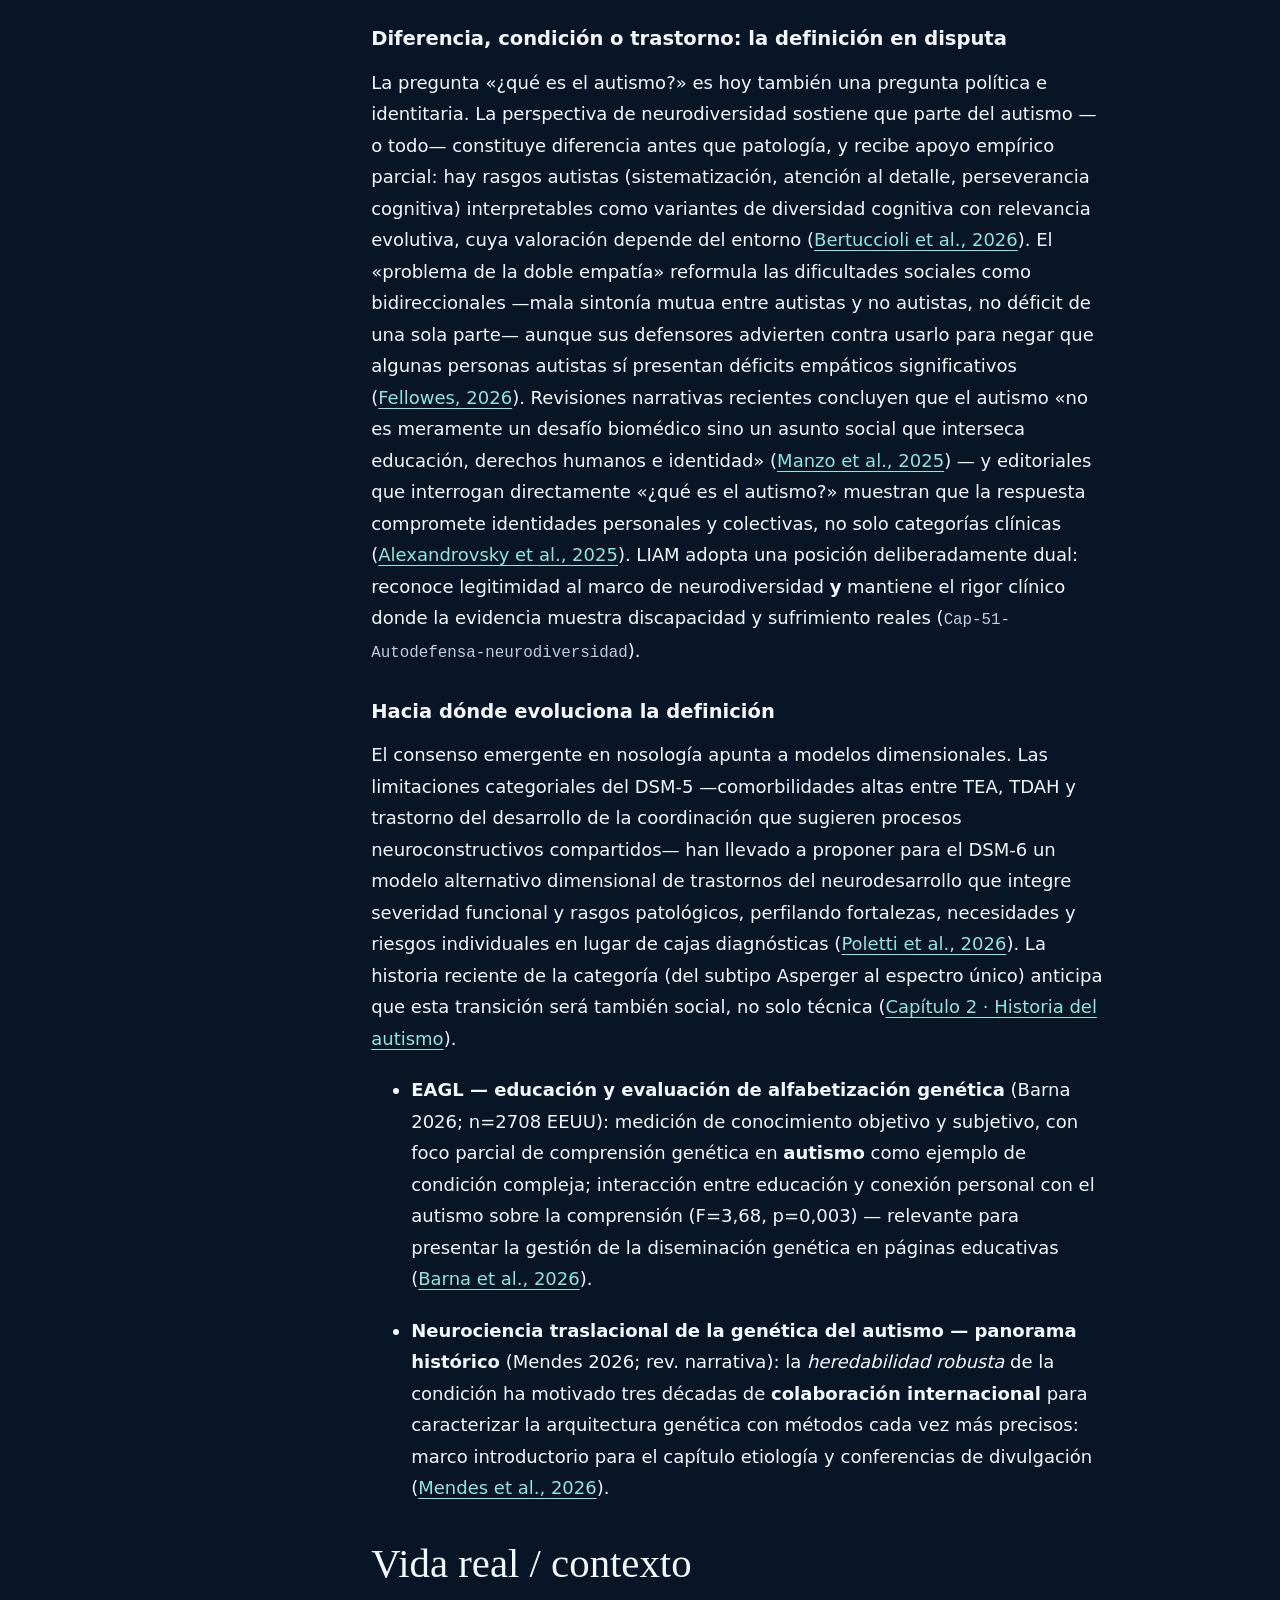
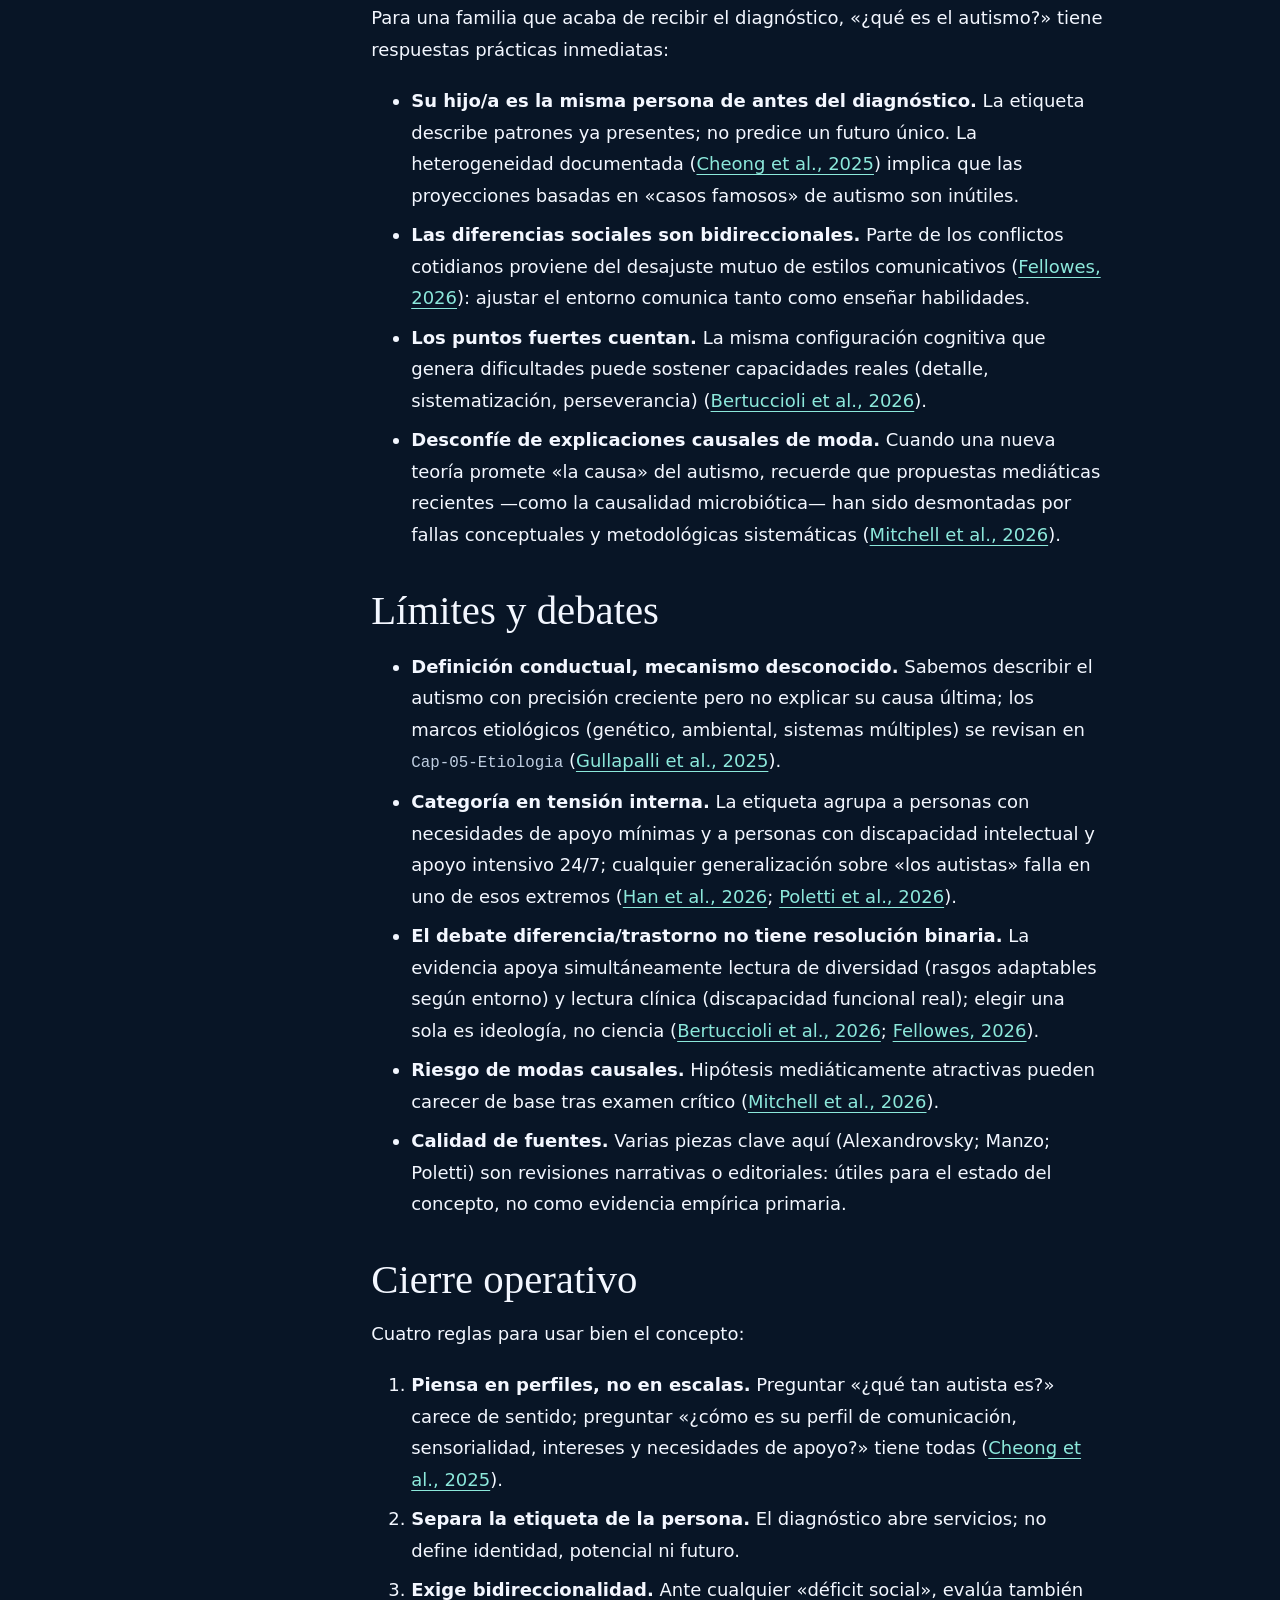
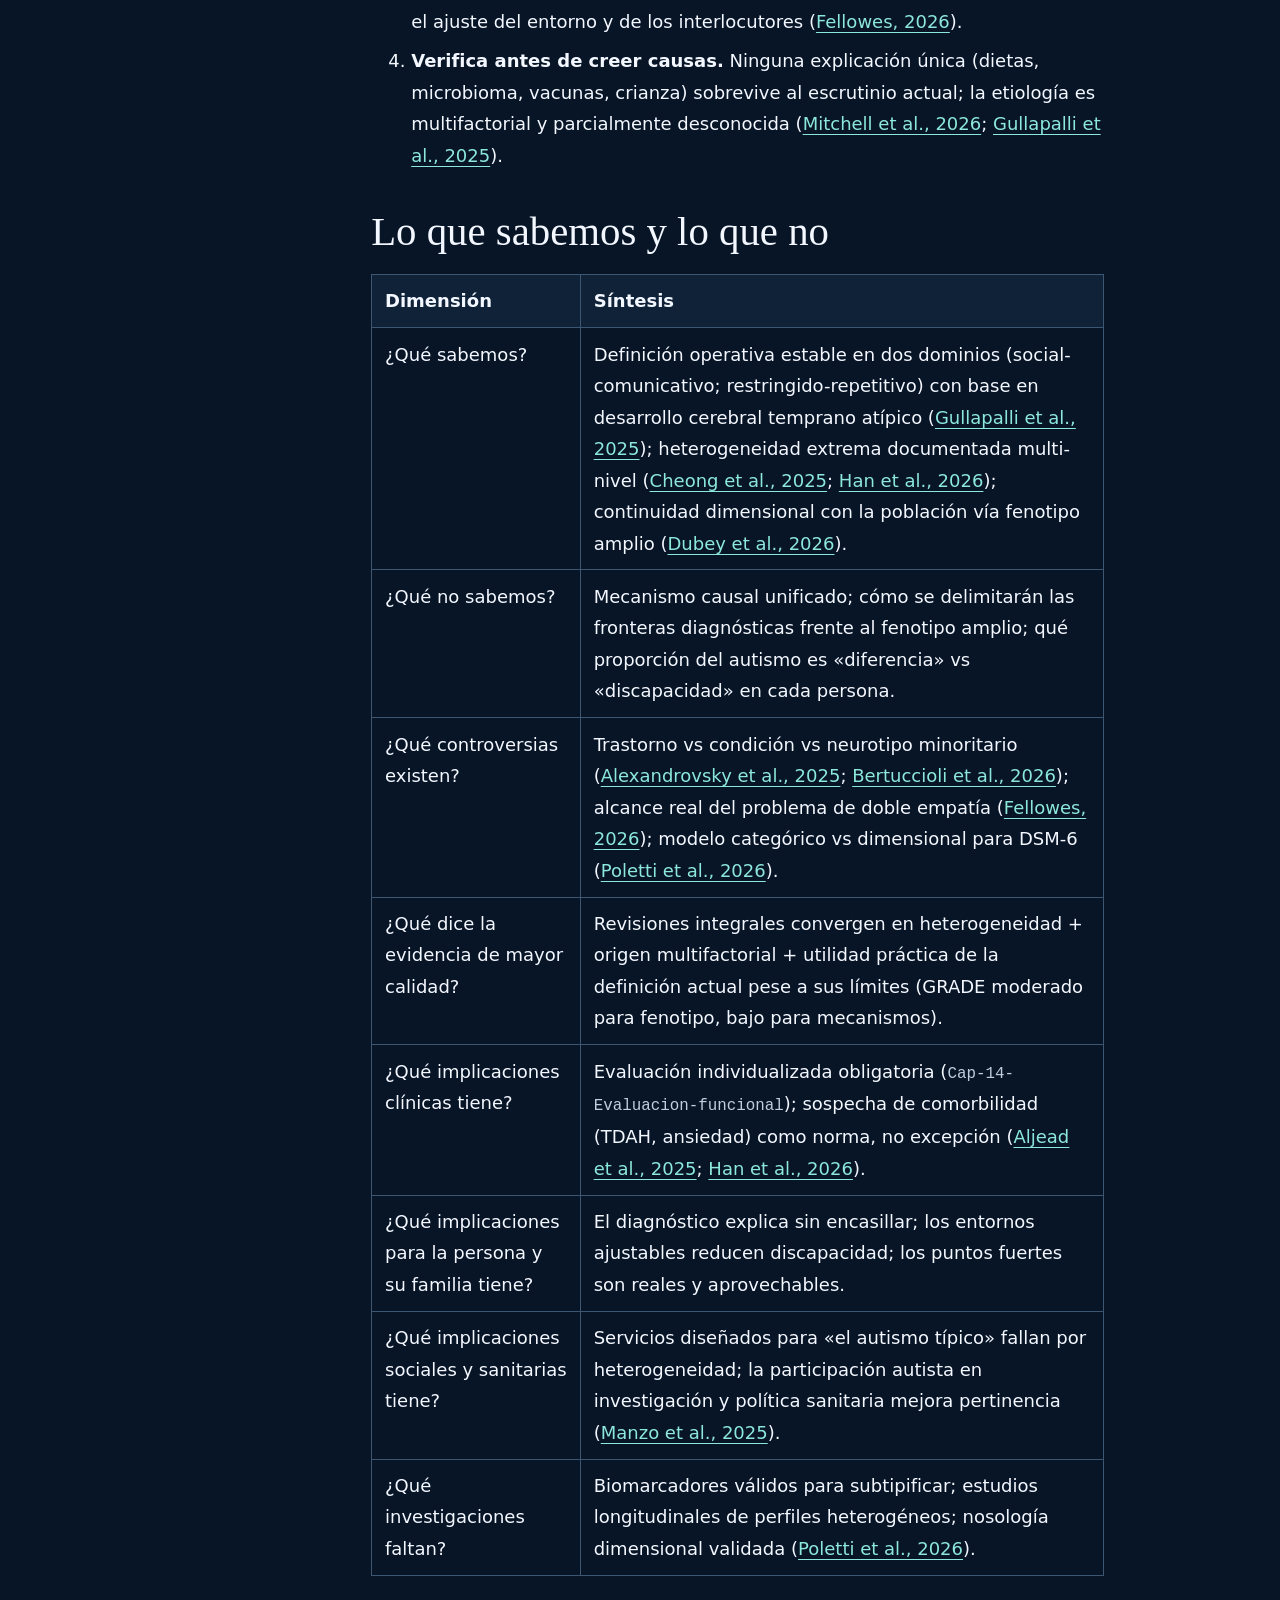
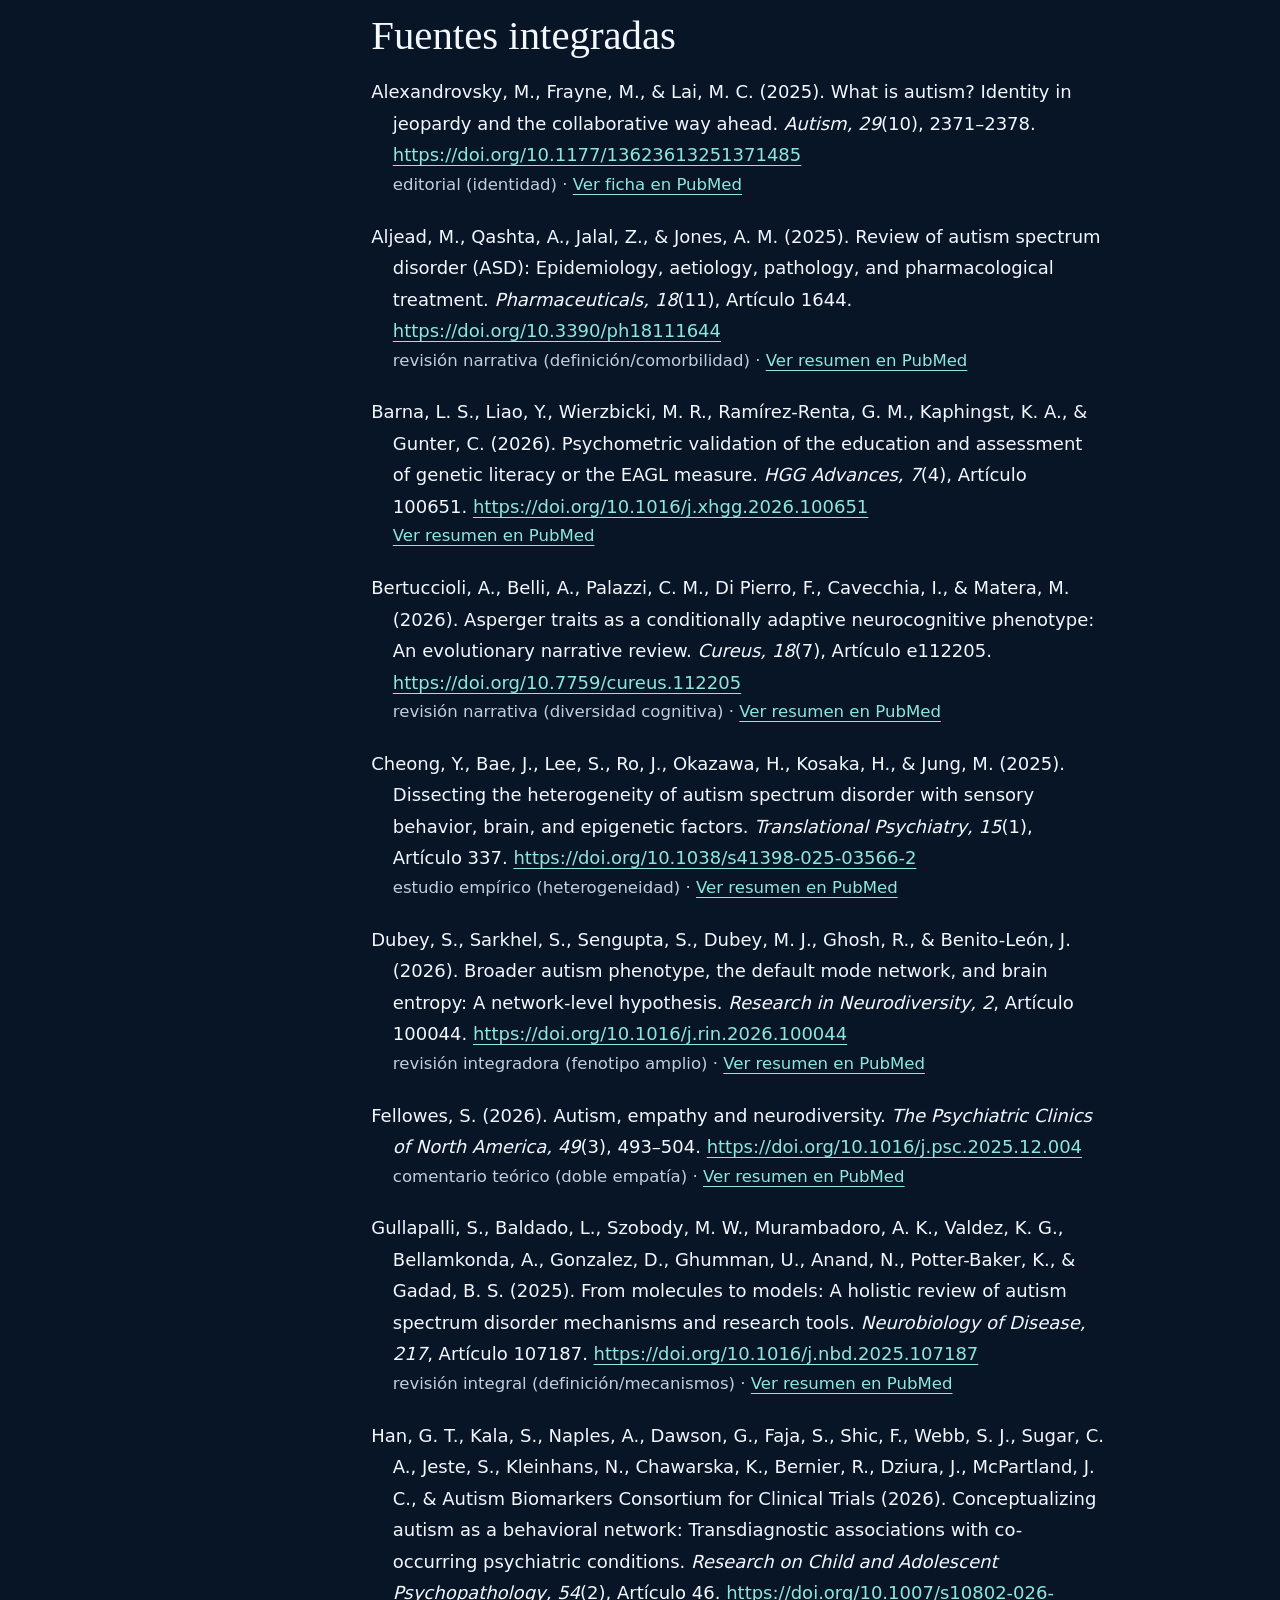
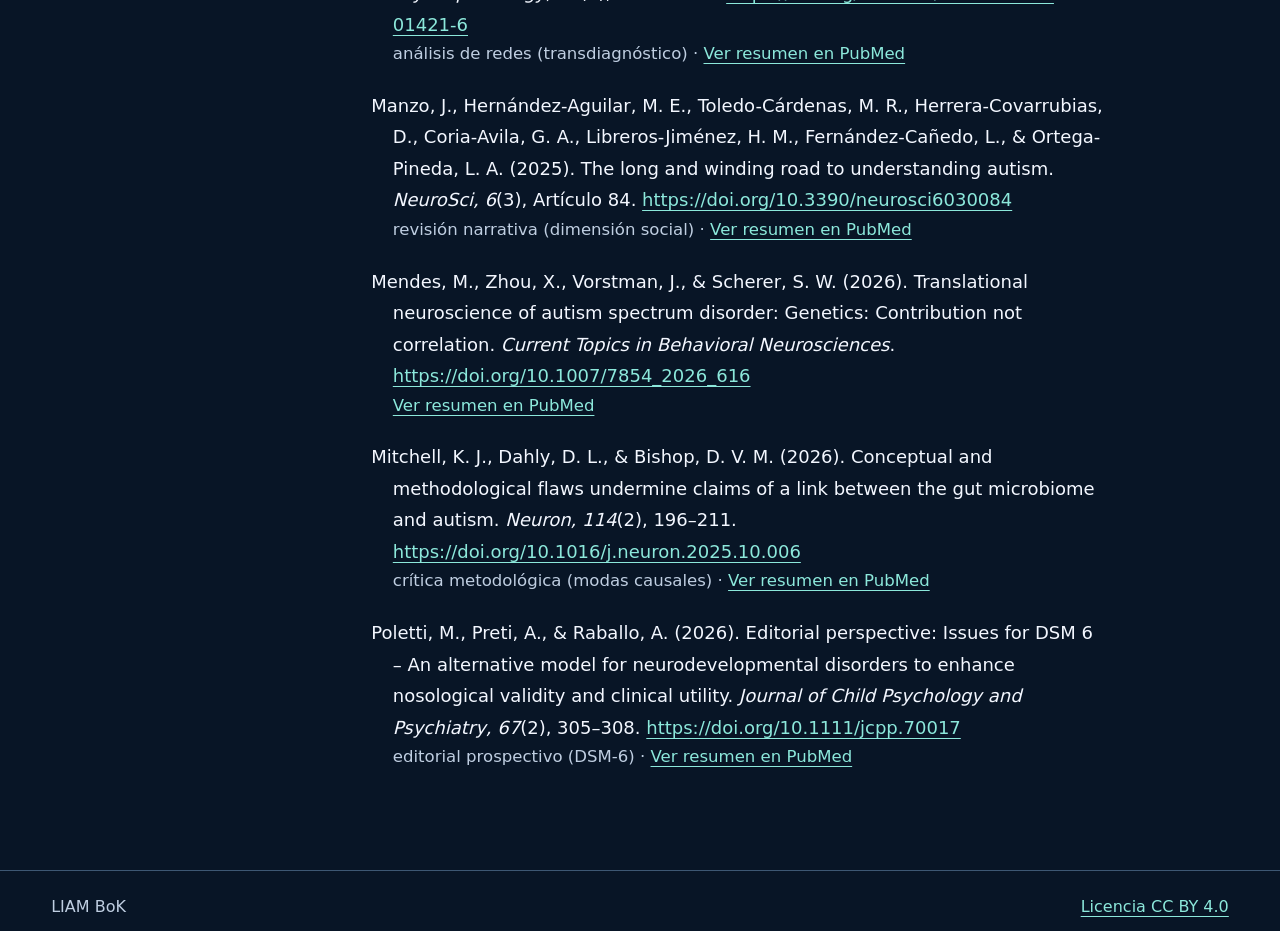
==== commit c43165c1: "Presenta en APA las fuentes del capítulo 1" ====
--- a/capitulo-01.html
+++ b/capitulo-01.html
@@ -7,7 +7,7 @@
   <meta name="description" content="Lee Qué es el autismo, el primer capítulo de Libro Vivo: Autismo de LIAM BoK.">
   <title>Qué es el autismo | LIAM BoK</title>
   <link rel="stylesheet" href="styles.css?v=2">
-  <link rel="stylesheet" href="capitulo.css?v=2">
+  <link rel="stylesheet" href="capitulo.css?v=3">
 </head>
 <body>
   <a class="skip" href="#contenido">Saltar al contenido</a>
@@ -39,58 +39,58 @@
 <p>Base conceptual del libro. Conexiones: <a href="capitulo-02.html">Capítulo 2 · Historia del autismo</a> · <code>Cap-03-Criterios-diagnosticos</code> · <code>Cap-04-Epidemiologia</code> · <code>Cap-05-Etiologia</code> · <code>Cap-06-Neurobiologia</code> · <code>Cap-51-Autodefensa-neurodiversidad</code></p>
 </blockquote>
 <h2 id="resumen-ejecutivo">Resumen ejecutivo</h2>
-<p>El autismo es una condición del neurodesarrollo definida operativamente por dos dominios —diferencias persistentes en la comunicación e interacción social, y patrones restringidos y repetitivos de conducta, intereses o actividades— presentes desde etapas tempranas del desarrollo (<a href="#ref-gullapalli2025molecules">gullapalli2025molecules</a>). Esa definición, sin embargo, describe la puerta de entrada a una población extraordinariamente heterogénea en presentación, capacidades y necesidades de apoyo (<a href="#ref-cheong2025dissecting">cheong2025dissecting</a>; <a href="#ref-han2026conceptualizing">han2026conceptualizing</a>); tan porosa que los rasgos autistas se continúan sin solución de continuidad con la población general y con familiares no diagnosticados (el «fenotipo autista amplio») (<a href="#ref-dubey2026broader">dubey2026broader</a>). Este capítulo explica qué dice la definición oficial, qué esconde, por qué está en disputa entre el marco clínico y el de la neurodiversidad, y hacia dónde evolucionará.</p>
+<p>El autismo es una condición del neurodesarrollo definida operativamente por dos dominios —diferencias persistentes en la comunicación e interacción social, y patrones restringidos y repetitivos de conducta, intereses o actividades— presentes desde etapas tempranas del desarrollo (<a href="#ref-gullapalli2025molecules">Gullapalli et al., 2025</a>). Esa definición, sin embargo, describe la puerta de entrada a una población extraordinariamente heterogénea en presentación, capacidades y necesidades de apoyo (<a href="#ref-cheong2025dissecting">Cheong et al., 2025</a>; <a href="#ref-han2026conceptualizing">Han et al., 2026</a>); tan porosa que los rasgos autistas se continúan sin solución de continuidad con la población general y con familiares no diagnosticados (el «fenotipo autista amplio») (<a href="#ref-dubey2026broader">Dubey et al., 2026</a>). Este capítulo explica qué dice la definición oficial, qué esconde, por qué está en disputa entre el marco clínico y el de la neurodiversidad, y hacia dónde evolucionará.</p>
 <h2 id="marco">Marco</h2>
 <p><strong>La definición operativa actual.</strong> Los manuales diagnósticos (DSM-5, CIE-11) definen el trastorno del espectro autista por:</p>
 <ol>
 <li><strong>Dominio social-comunicativo</strong>: diferencias persistentes en reciprocidad socioemocional, comunicación no verbal y desarrollo/mantenimiento de relaciones.</li>
 <li><strong>Dominio restringido-repetitivo</strong>: patrones repetitivos de movimiento o habla, adherencia inflexible a rutinas, intereses intensos y focalizados, y reactividad atípica a estímulos sensoriales.</li>
 </ol>
-<p>Ambos deben estar presentes desde el periodo temprano del desarrollo, afectar el funcionamiento y no explicarse mejor por discapacidad intelectual u otra condición. Las revisiones contemporáneas subrayan además dos rasgos transversales: la asociación con un desarrollo y conectividad cerebral tempranos atípicos (<a href="#ref-gullapalli2025molecules">gullapalli2025molecules</a>) y las altas tasas de comorbilidad, en particular con TDAH y ansiedad (<a href="#ref-aljead2025review">aljead2025review</a>; <a href="#ref-han2026conceptualizing">han2026conceptualizing</a>).</p>
+<p>Ambos deben estar presentes desde el periodo temprano del desarrollo, afectar el funcionamiento y no explicarse mejor por discapacidad intelectual u otra condición. Las revisiones contemporáneas subrayan además dos rasgos transversales: la asociación con un desarrollo y conectividad cerebral tempranos atípicos (<a href="#ref-gullapalli2025molecules">Gullapalli et al., 2025</a>) y las altas tasas de comorbilidad, en particular con TDAH y ansiedad (<a href="#ref-aljead2025review">Aljead et al., 2025</a>; <a href="#ref-han2026conceptualizing">Han et al., 2026</a>).</p>
 <p><strong>«Espectro» significa distribución, no gradiente lineal.</strong> No existe una escala única de «poco a muy autista»: dos personas autistas pueden diferir más entre sí que cualquiera de ellas respecto a una persona no autista, en lenguaje, cognición, sensorialidad y necesidades de apoyo. El término designa esa multiplicidad combinada de rasgos compartidos.</p>
 <p><strong>Tres lentes para leer este libro.</strong> El mismo fenómeno puede describirse como <em>trastorno</em> (lens clínica: discapacidad que requiere apoyos), como <em>condición</em> (lens descriptiva: forma de ser con fortalezas y dificultades) o como <em>neurotipo minoritario</em> (lens neurodiversidad: diferencia con necesidad de acomodación social). LIAM usa las tres según el contexto; este capítulo muestra por qué ninguna basta sola.</p>
 <h2 id="evidencia-en-arco">Evidencia en arco</h2>
 <h3 id="lo-que-captura-bien-la-definicion-actual">Lo que captura bien la definición actual</h3>
-<p>Los dos dominios diagnósticos tienen respaldo fenotípico sólido y son estables entre culturas y edades: las revisiones holísticas recientes confirman que las diferencias socio-comunicativas y los patrones restringidos/repetitivos co-ocurren, se asocian a atipias tempranas de conectividad cerebral y predicen necesidades funcionales concretas (<a href="#ref-gullapalli2025molecules">gullapalli2025molecules</a>). La definición también funciona pragmáticamente: abre acceso a servicios, orientación educativa y planificación familiar.</p>
+<p>Los dos dominios diagnósticos tienen respaldo fenotípico sólido y son estables entre culturas y edades: las revisiones holísticas recientes confirman que las diferencias socio-comunicativas y los patrones restringidos/repetitivos co-ocurren, se asocian a atipias tempranas de conectividad cerebral y predicen necesidades funcionales concretas (<a href="#ref-gullapalli2025molecules">Gullapalli et al., 2025</a>). La definición también funciona pragmáticamente: abre acceso a servicios, orientación educativa y planificación familiar.</p>
 <h3 id="lo-que-la-definicion-esconde-heterogeneidad-radical">Lo que la definición esconde: heterogeneidad radical</h3>
-<p>La investigación biomédica reciente documenta cuán distintas son las trayectorias bajo una misma etiqueta. En el plano sensorial —un dominio diagnóstico desde el DSM-5— los perfiles varían tanto entre personas que los modelos multivariados que integran conducta, neuroimagen y epigenética superan claramente a cualquier agrupación única (<a href="#ref-cheong2025dissecting">cheong2025dissecting</a>). En el plano motivacional-conductual, analizar el autismo como red interconectada de conductas de aproximación-evitación revela que su relación con la ansiedad y el TDAH comórbidos sigue arquitecturas distintas según el nodo implicado: la regulación afectiva pesa en síntomas internalizantes, la regulación de activación y sensorial en externalizantes (<a href="#ref-han2026conceptualizing">han2026conceptualizing</a>). La consecuencia práctica es central para todo el libro: <strong>no existe «el tratamiento del autismo» ni «el perfil autista», sino perfiles que exigen evaluación individual</strong> (<code>Cap-14-Evaluacion-funcional</code>).</p>
+<p>La investigación biomédica reciente documenta cuán distintas son las trayectorias bajo una misma etiqueta. En el plano sensorial —un dominio diagnóstico desde el DSM-5— los perfiles varían tanto entre personas que los modelos multivariados que integran conducta, neuroimagen y epigenética superan claramente a cualquier agrupación única (<a href="#ref-cheong2025dissecting">Cheong et al., 2025</a>). En el plano motivacional-conductual, analizar el autismo como red interconectada de conductas de aproximación-evitación revela que su relación con la ansiedad y el TDAH comórbidos sigue arquitecturas distintas según el nodo implicado: la regulación afectiva pesa en síntomas internalizantes, la regulación de activación y sensorial en externalizantes (<a href="#ref-han2026conceptualizing">Han et al., 2026</a>). La consecuencia práctica es central para todo el libro: <strong>no existe «el tratamiento del autismo» ni «el perfil autista», sino perfiles que exigen evaluación individual</strong> (<code>Cap-14-Evaluacion-funcional</code>).</p>
 <h3 id="fronteras-porosas-el-espectro-continua-en-la-poblacion">Fronteras porosas: el espectro continúa en la población</h3>
-<p>Una línea de evidencia especialmente incómoda para visiones categóricas: los rasgos autistas no terminan en el umbral diagnóstico. El <strong>fenotipo autista amplio</strong> (<em>broader autism phenotype</em>) —características subclínicas socio-comunicativas, cognitivas, sensoriales y de personalidad— aparece elevado en parientes de primer grado y distribuido en la población general, aunque de manera probabilística y no universal (<a href="#ref-dubey2026broader">dubey2026broader</a>). La heredabilidad alta del autismo convive con esta continuidad dimensional: la frontera del diagnóstico separa necesidades de apoyo, no clases naturales discretas. Esto explica tanto la «agregación familiar» que describen muchas familias como la dificultad de casos límite (<code>Cap-03-Criterios-diagnosticos</code>).</p>
+<p>Una línea de evidencia especialmente incómoda para visiones categóricas: los rasgos autistas no terminan en el umbral diagnóstico. El <strong>fenotipo autista amplio</strong> (<em>broader autism phenotype</em>) —características subclínicas socio-comunicativas, cognitivas, sensoriales y de personalidad— aparece elevado en parientes de primer grado y distribuido en la población general, aunque de manera probabilística y no universal (<a href="#ref-dubey2026broader">Dubey et al., 2026</a>). La heredabilidad alta del autismo convive con esta continuidad dimensional: la frontera del diagnóstico separa necesidades de apoyo, no clases naturales discretas. Esto explica tanto la «agregación familiar» que describen muchas familias como la dificultad de casos límite (<code>Cap-03-Criterios-diagnosticos</code>).</p>
 <h3 id="diferencia-condicion-o-trastorno-la-definicion-en-disputa">Diferencia, condición o trastorno: la definición en disputa</h3>
-<p>La pregunta «¿qué es el autismo?» es hoy también una pregunta política e identitaria. La perspectiva de neurodiversidad sostiene que parte del autismo —o todo— constituye diferencia antes que patología, y recibe apoyo empírico parcial: hay rasgos autistas (sistematización, atención al detalle, perseverancia cognitiva) interpretables como variantes de diversidad cognitiva con relevancia evolutiva, cuya valoración depende del entorno (<a href="#ref-bertuccioli2026asperger">bertuccioli2026asperger</a>). El «problema de la doble empatía» reformula las dificultades sociales como bidireccionales —mala sintonía mutua entre autistas y no autistas, no déficit de una sola parte— aunque sus defensores advierten contra usarlo para negar que algunas personas autistas sí presentan déficits empáticos significativos (<a href="#ref-fellowes2026autism">fellowes2026autism</a>). Revisiones narrativas recientes concluyen que el autismo «no es meramente un desafío biomédico sino un asunto social que interseca educación, derechos humanos e identidad» (<a href="#ref-manzo2025long">manzo2025long</a>) — y editoriales que interrogan directamente «¿qué es el autismo?» muestran que la respuesta compromete identidades personales y colectivas, no solo categorías clínicas (<a href="#ref-alexandrovsky2025what">alexandrovsky2025what</a>). LIAM adopta una posición deliberadamente dual: reconoce legitimidad al marco de neurodiversidad <strong>y</strong> mantiene el rigor clínico donde la evidencia muestra discapacidad y sufrimiento reales (<code>Cap-51-Autodefensa-neurodiversidad</code>).</p>
+<p>La pregunta «¿qué es el autismo?» es hoy también una pregunta política e identitaria. La perspectiva de neurodiversidad sostiene que parte del autismo —o todo— constituye diferencia antes que patología, y recibe apoyo empírico parcial: hay rasgos autistas (sistematización, atención al detalle, perseverancia cognitiva) interpretables como variantes de diversidad cognitiva con relevancia evolutiva, cuya valoración depende del entorno (<a href="#ref-bertuccioli2026asperger">Bertuccioli et al., 2026</a>). El «problema de la doble empatía» reformula las dificultades sociales como bidireccionales —mala sintonía mutua entre autistas y no autistas, no déficit de una sola parte— aunque sus defensores advierten contra usarlo para negar que algunas personas autistas sí presentan déficits empáticos significativos (<a href="#ref-fellowes2026autism">Fellowes, 2026</a>). Revisiones narrativas recientes concluyen que el autismo «no es meramente un desafío biomédico sino un asunto social que interseca educación, derechos humanos e identidad» (<a href="#ref-manzo2025long">Manzo et al., 2025</a>) — y editoriales que interrogan directamente «¿qué es el autismo?» muestran que la respuesta compromete identidades personales y colectivas, no solo categorías clínicas (<a href="#ref-alexandrovsky2025what">Alexandrovsky et al., 2025</a>). LIAM adopta una posición deliberadamente dual: reconoce legitimidad al marco de neurodiversidad <strong>y</strong> mantiene el rigor clínico donde la evidencia muestra discapacidad y sufrimiento reales (<code>Cap-51-Autodefensa-neurodiversidad</code>).</p>
 <h3 id="hacia-donde-evoluciona-la-definicion">Hacia dónde evoluciona la definición</h3>
-<p>El consenso emergente en nosología apunta a modelos dimensionales. Las limitaciones categoriales del DSM-5 —comorbilidades altas entre TEA, TDAH y trastorno del desarrollo de la coordinación que sugieren procesos neuroconstructivos compartidos— han llevado a proponer para el DSM-6 un modelo alternativo dimensional de trastornos del neurodesarrollo que integre severidad funcional y rasgos patológicos, perfilando fortalezas, necesidades y riesgos individuales en lugar de cajas diagnósticas (<a href="#ref-poletti2026editorial">poletti2026editorial</a>). La historia reciente de la categoría (del subtipo Asperger al espectro único) anticipa que esta transición será también social, no solo técnica (<a href="capitulo-02.html">Capítulo 2 · Historia del autismo</a>).</p>
+<p>El consenso emergente en nosología apunta a modelos dimensionales. Las limitaciones categoriales del DSM-5 —comorbilidades altas entre TEA, TDAH y trastorno del desarrollo de la coordinación que sugieren procesos neuroconstructivos compartidos— han llevado a proponer para el DSM-6 un modelo alternativo dimensional de trastornos del neurodesarrollo que integre severidad funcional y rasgos patológicos, perfilando fortalezas, necesidades y riesgos individuales en lugar de cajas diagnósticas (<a href="#ref-poletti2026editorial">Poletti et al., 2026</a>). La historia reciente de la categoría (del subtipo Asperger al espectro único) anticipa que esta transición será también social, no solo técnica (<a href="capitulo-02.html">Capítulo 2 · Historia del autismo</a>).</p>
 <ul>
 <li>
-<p><strong>EAGL — educación y evaluación de alfabetización genética</strong> (Barna 2026; n=2708 EEUU): medición de conocimiento objetivo y subjetivo, con foco parcial de comprensión genética en <strong>autismo</strong> como ejemplo de condición compleja; interacción entre educación y conexión personal con el autismo sobre la comprensión (F=3,68, p=0,003) — relevante para presentar la gestión de la diseminación genética en páginas educativas (<a href="#ref-barna2026psychometric">barna2026psychometric</a>).</p>
+<p><strong>EAGL — educación y evaluación de alfabetización genética</strong> (Barna 2026; n=2708 EEUU): medición de conocimiento objetivo y subjetivo, con foco parcial de comprensión genética en <strong>autismo</strong> como ejemplo de condición compleja; interacción entre educación y conexión personal con el autismo sobre la comprensión (F=3,68, p=0,003) — relevante para presentar la gestión de la diseminación genética en páginas educativas (<a href="#ref-barna2026psychometric">Barna et al., 2026</a>).</p>
 </li>
 <li>
-<p><strong>Neurociencia traslacional de la genética del autismo — panorama histórico</strong> (Mendes 2026; rev. narrativa): la <em>heredabilidad robusta</em> de la condición ha motivado tres décadas de <strong>colaboración internacional</strong> para caracterizar la arquitectura genética con métodos cada vez más precisos: marco introductorio para el capítulo etiología y conferencias de divulgación (<a href="#ref-mendes2026translational">mendes2026translational</a>).</p>
+<p><strong>Neurociencia traslacional de la genética del autismo — panorama histórico</strong> (Mendes 2026; rev. narrativa): la <em>heredabilidad robusta</em> de la condición ha motivado tres décadas de <strong>colaboración internacional</strong> para caracterizar la arquitectura genética con métodos cada vez más precisos: marco introductorio para el capítulo etiología y conferencias de divulgación (<a href="#ref-mendes2026translational">Mendes et al., 2026</a>).</p>
 </li>
 </ul>
 <h2 id="vida-real-contexto">Vida real / contexto</h2>
 <p>Para una familia que acaba de recibir el diagnóstico, «¿qué es el autismo?» tiene respuestas prácticas inmediatas:</p>
 <ul>
-<li><strong>Su hijo/a es la misma persona de antes del diagnóstico.</strong> La etiqueta describe patrones ya presentes; no predice un futuro único. La heterogeneidad documentada (<a href="#ref-cheong2025dissecting">cheong2025dissecting</a>) implica que las proyecciones basadas en «casos famosos» de autismo son inútiles.</li>
-<li><strong>Las diferencias sociales son bidireccionales.</strong> Parte de los conflictos cotidianos proviene del desajuste mutuo de estilos comunicativos (<a href="#ref-fellowes2026autism">fellowes2026autism</a>): ajustar el entorno comunica tanto como enseñar habilidades.</li>
-<li><strong>Los puntos fuertes cuentan.</strong> La misma configuración cognitiva que genera dificultades puede sostener capacidades reales (detalle, sistematización, perseverancia) (<a href="#ref-bertuccioli2026asperger">bertuccioli2026asperger</a>).</li>
-<li><strong>Desconfíe de explicaciones causales de moda.</strong> Cuando una nueva teoría promete «la causa» del autismo, recuerde que propuestas mediáticas recientes —como la causalidad microbiótica— han sido desmontadas por fallas conceptuales y metodológicas sistemáticas (<a href="#ref-mitchell2026conceptual">mitchell2026conceptual</a>).</li>
+<li><strong>Su hijo/a es la misma persona de antes del diagnóstico.</strong> La etiqueta describe patrones ya presentes; no predice un futuro único. La heterogeneidad documentada (<a href="#ref-cheong2025dissecting">Cheong et al., 2025</a>) implica que las proyecciones basadas en «casos famosos» de autismo son inútiles.</li>
+<li><strong>Las diferencias sociales son bidireccionales.</strong> Parte de los conflictos cotidianos proviene del desajuste mutuo de estilos comunicativos (<a href="#ref-fellowes2026autism">Fellowes, 2026</a>): ajustar el entorno comunica tanto como enseñar habilidades.</li>
+<li><strong>Los puntos fuertes cuentan.</strong> La misma configuración cognitiva que genera dificultades puede sostener capacidades reales (detalle, sistematización, perseverancia) (<a href="#ref-bertuccioli2026asperger">Bertuccioli et al., 2026</a>).</li>
+<li><strong>Desconfíe de explicaciones causales de moda.</strong> Cuando una nueva teoría promete «la causa» del autismo, recuerde que propuestas mediáticas recientes —como la causalidad microbiótica— han sido desmontadas por fallas conceptuales y metodológicas sistemáticas (<a href="#ref-mitchell2026conceptual">Mitchell et al., 2026</a>).</li>
 </ul>
 <h2 id="limites-y-debates">Límites y debates</h2>
 <ul>
-<li><strong>Definición conductual, mecanismo desconocido.</strong> Sabemos describir el autismo con precisión creciente pero no explicar su causa última; los marcos etiológicos (genético, ambiental, sistemas múltiples) se revisan en <code>Cap-05-Etiologia</code> (<a href="#ref-gullapalli2025molecules">gullapalli2025molecules</a>).</li>
-<li><strong>Categoría en tensión interna.</strong> La etiqueta agrupa a personas con necesidades de apoyo mínimas y a personas con discapacidad intelectual y apoyo intensivo 24/7; cualquier generalización sobre «los autistas» falla en uno de esos extremos (<a href="#ref-han2026conceptualizing">han2026conceptualizing</a>; <a href="#ref-poletti2026editorial">poletti2026editorial</a>).</li>
-<li><strong>El debate diferencia/trastorno no tiene resolución binaria.</strong> La evidencia apoya simultáneamente lectura de diversidad (rasgos adaptables según entorno) y lectura clínica (discapacidad funcional real); elegir una sola es ideología, no ciencia (<a href="#ref-bertuccioli2026asperger">bertuccioli2026asperger</a>; <a href="#ref-fellowes2026autism">fellowes2026autism</a>).</li>
-<li><strong>Riesgo de modas causales.</strong> Hipótesis mediáticamente atractivas pueden carecer de base tras examen crítico (<a href="#ref-mitchell2026conceptual">mitchell2026conceptual</a>).</li>
+<li><strong>Definición conductual, mecanismo desconocido.</strong> Sabemos describir el autismo con precisión creciente pero no explicar su causa última; los marcos etiológicos (genético, ambiental, sistemas múltiples) se revisan en <code>Cap-05-Etiologia</code> (<a href="#ref-gullapalli2025molecules">Gullapalli et al., 2025</a>).</li>
+<li><strong>Categoría en tensión interna.</strong> La etiqueta agrupa a personas con necesidades de apoyo mínimas y a personas con discapacidad intelectual y apoyo intensivo 24/7; cualquier generalización sobre «los autistas» falla en uno de esos extremos (<a href="#ref-han2026conceptualizing">Han et al., 2026</a>; <a href="#ref-poletti2026editorial">Poletti et al., 2026</a>).</li>
+<li><strong>El debate diferencia/trastorno no tiene resolución binaria.</strong> La evidencia apoya simultáneamente lectura de diversidad (rasgos adaptables según entorno) y lectura clínica (discapacidad funcional real); elegir una sola es ideología, no ciencia (<a href="#ref-bertuccioli2026asperger">Bertuccioli et al., 2026</a>; <a href="#ref-fellowes2026autism">Fellowes, 2026</a>).</li>
+<li><strong>Riesgo de modas causales.</strong> Hipótesis mediáticamente atractivas pueden carecer de base tras examen crítico (<a href="#ref-mitchell2026conceptual">Mitchell et al., 2026</a>).</li>
 <li><strong>Calidad de fuentes.</strong> Varias piezas clave aquí (Alexandrovsky; Manzo; Poletti) son revisiones narrativas o editoriales: útiles para el estado del concepto, no como evidencia empírica primaria.</li>
 </ul>
 <h2 id="cierre-operativo">Cierre operativo</h2>
 <p>Cuatro reglas para usar bien el concepto:</p>
 <ol>
-<li><strong>Piensa en perfiles, no en escalas.</strong> Preguntar «¿qué tan autista es?» carece de sentido; preguntar «¿cómo es su perfil de comunicación, sensorialidad, intereses y necesidades de apoyo?» tiene todas (<a href="#ref-cheong2025dissecting">cheong2025dissecting</a>).</li>
+<li><strong>Piensa en perfiles, no en escalas.</strong> Preguntar «¿qué tan autista es?» carece de sentido; preguntar «¿cómo es su perfil de comunicación, sensorialidad, intereses y necesidades de apoyo?» tiene todas (<a href="#ref-cheong2025dissecting">Cheong et al., 2025</a>).</li>
 <li><strong>Separa la etiqueta de la persona.</strong> El diagnóstico abre servicios; no define identidad, potencial ni futuro.</li>
-<li><strong>Exige bidireccionalidad.</strong> Ante cualquier «déficit social», evalúa también el ajuste del entorno y de los interlocutores (<a href="#ref-fellowes2026autism">fellowes2026autism</a>).</li>
-<li><strong>Verifica antes de creer causas.</strong> Ninguna explicación única (dietas, microbioma, vacunas, crianza) sobrevive al escrutinio actual; la etiología es multifactorial y parcialmente desconocida (<a href="#ref-mitchell2026conceptual">mitchell2026conceptual</a>; <a href="#ref-gullapalli2025molecules">gullapalli2025molecules</a>).</li>
+<li><strong>Exige bidireccionalidad.</strong> Ante cualquier «déficit social», evalúa también el ajuste del entorno y de los interlocutores (<a href="#ref-fellowes2026autism">Fellowes, 2026</a>).</li>
+<li><strong>Verifica antes de creer causas.</strong> Ninguna explicación única (dietas, microbioma, vacunas, crianza) sobrevive al escrutinio actual; la etiología es multifactorial y parcialmente desconocida (<a href="#ref-mitchell2026conceptual">Mitchell et al., 2026</a>; <a href="#ref-gullapalli2025molecules">Gullapalli et al., 2025</a>).</li>
 </ol>
 <h2 id="lo-que-sabemos-y-lo-que-no">Lo que sabemos y lo que no</h2>
 <div class="table-scroll" role="region" aria-label="Tabla de síntesis" tabindex="0"><table>
@@ -103,7 +103,7 @@
 <tbody>
 <tr>
 <td>¿Qué sabemos?</td>
-<td>Definición operativa estable en dos dominios (social-comunicativo; restringido-repetitivo) con base en desarrollo cerebral temprano atípico (<a href="#ref-gullapalli2025molecules">gullapalli2025molecules</a>); heterogeneidad extrema documentada multi-nivel (<a href="#ref-cheong2025dissecting">cheong2025dissecting</a>; <a href="#ref-han2026conceptualizing">han2026conceptualizing</a>); continuidad dimensional con la población vía fenotipo amplio (<a href="#ref-dubey2026broader">dubey2026broader</a>).</td>
+<td>Definición operativa estable en dos dominios (social-comunicativo; restringido-repetitivo) con base en desarrollo cerebral temprano atípico (<a href="#ref-gullapalli2025molecules">Gullapalli et al., 2025</a>); heterogeneidad extrema documentada multi-nivel (<a href="#ref-cheong2025dissecting">Cheong et al., 2025</a>; <a href="#ref-han2026conceptualizing">Han et al., 2026</a>); continuidad dimensional con la población vía fenotipo amplio (<a href="#ref-dubey2026broader">Dubey et al., 2026</a>).</td>
 </tr>
 <tr>
 <td>¿Qué no sabemos?</td>
@@ -111,7 +111,7 @@
 </tr>
 <tr>
 <td>¿Qué controversias existen?</td>
-<td>Trastorno vs condición vs neurotipo minoritario (<a href="#ref-alexandrovsky2025what">alexandrovsky2025what</a>; <a href="#ref-bertuccioli2026asperger">bertuccioli2026asperger</a>); alcance real del problema de doble empatía (<a href="#ref-fellowes2026autism">fellowes2026autism</a>); modelo categórico vs dimensional para DSM-6 (<a href="#ref-poletti2026editorial">poletti2026editorial</a>).</td>
+<td>Trastorno vs condición vs neurotipo minoritario (<a href="#ref-alexandrovsky2025what">Alexandrovsky et al., 2025</a>; <a href="#ref-bertuccioli2026asperger">Bertuccioli et al., 2026</a>); alcance real del problema de doble empatía (<a href="#ref-fellowes2026autism">Fellowes, 2026</a>); modelo categórico vs dimensional para DSM-6 (<a href="#ref-poletti2026editorial">Poletti et al., 2026</a>).</td>
 </tr>
 <tr>
 <td>¿Qué dice la evidencia de mayor calidad?</td>
@@ -119,7 +119,7 @@
 </tr>
 <tr>
 <td>¿Qué implicaciones clínicas tiene?</td>
-<td>Evaluación individualizada obligatoria (<code>Cap-14-Evaluacion-funcional</code>); sospecha de comorbilidad (TDAH, ansiedad) como norma, no excepción (<a href="#ref-aljead2025review">aljead2025review</a>; <a href="#ref-han2026conceptualizing">han2026conceptualizing</a>).</td>
+<td>Evaluación individualizada obligatoria (<code>Cap-14-Evaluacion-funcional</code>); sospecha de comorbilidad (TDAH, ansiedad) como norma, no excepción (<a href="#ref-aljead2025review">Aljead et al., 2025</a>; <a href="#ref-han2026conceptualizing">Han et al., 2026</a>).</td>
 </tr>
 <tr>
 <td>¿Qué implicaciones para la persona y su familia tiene?</td>
@@ -127,29 +127,42 @@
 </tr>
 <tr>
 <td>¿Qué implicaciones sociales y sanitarias tiene?</td>
-<td>Servicios diseñados para «el autismo típico» fallan por heterogeneidad; la participación autista en investigación y política sanitaria mejora pertinencia (<a href="#ref-manzo2025long">manzo2025long</a>).</td>
+<td>Servicios diseñados para «el autismo típico» fallan por heterogeneidad; la participación autista en investigación y política sanitaria mejora pertinencia (<a href="#ref-manzo2025long">Manzo et al., 2025</a>).</td>
 </tr>
 <tr>
 <td>¿Qué investigaciones faltan?</td>
-<td>Biomarcadores válidos para subtipificar; estudios longitudinales de perfiles heterogéneos; nosología dimensional validada (<a href="#ref-poletti2026editorial">poletti2026editorial</a>).</td>
+<td>Biomarcadores válidos para subtipificar; estudios longitudinales de perfiles heterogéneos; nosología dimensional validada (<a href="#ref-poletti2026editorial">Poletti et al., 2026</a>).</td>
 </tr>
 </tbody>
 </table></div>
 <h2 id="fuentes-integradas">Fuentes integradas</h2>
-<ul>
-<li id="ref-gullapalli2025molecules">[@gullapalli2025molecules] — <code>2025-gullapalli-from-molecules-to-models-a-holistic-revi</code> · revisión integral (definición/mecanismos)</li>
-<li id="ref-aljead2025review">[@aljead2025review] — <code>2025-aljead-review-of-autism-spectrum-disorder-asd-e</code> · revisión narrativa (definición/comorbilidad)</li>
-<li id="ref-cheong2025dissecting">[@cheong2025dissecting] — <code>2025-cheong-dissecting-the-heterogeneity-of-autism-s</code> · estudio empírico (heterogeneidad)</li>
-<li id="ref-han2026conceptualizing">[@han2026conceptualizing] — <code>2026-han-conceptualizing-autism-as-a-behavioral-n</code> · análisis de redes (transdiagnóstico)</li>
-<li id="ref-dubey2026broader">[@dubey2026broader] — <code>2026-dubey-broader-autism-phenotype-the-default-mod</code> · revisión integradora (fenotipo amplio)</li>
-<li id="ref-bertuccioli2026asperger">[@bertuccioli2026asperger] — <code>2026-bertuccioli-asperger-traits-as-a-conditionally-adapt</code> · revisión narrativa (diversidad cognitiva)</li>
-<li id="ref-fellowes2026autism">[@fellowes2026autism] — <code>2026-fellowes-autism-empathy-and-neurodiversity</code> · comentario teórico (doble empatía)</li>
-<li id="ref-alexandrovsky2025what">[@alexandrovsky2025what] — <code>2025-alexandrovsky-what-is-autism-identity-in-jeopardy-and-</code> · editorial (identidad)</li>
-<li id="ref-manzo2025long">[@manzo2025long] — <code>2025-manzo-the-long-and-winding-road-to-understandi</code> · revisión narrativa (dimensión social)</li>
-<li id="ref-poletti2026editorial">[@poletti2026editorial] — <code>2026-poletti-editorial-perspective-issues-for-dsm-6-a</code> · editorial prospectivo (DSM-6)</li>
-<li id="ref-mitchell2026conceptual">[@mitchell2026conceptual] — <code>2026-mitchell-conceptual-and-methodological-flaws-unde</code> · crítica metodológica (modas causales)</li>
-<li id="ref-barna2026psychometric">[@barna2026psychometric] — <code>2026-barna-psychometric-validation-of-the-education</code></li>
-<li id="ref-mendes2026translational">[@mendes2026translational] — <code>2026-mendes-translational-neuroscience-of-autism-spe</code></li>
+<ul class="references" role="list">
+<li id="ref-alexandrovsky2025what"><p>Alexandrovsky, M., Frayne, M., &amp; Lai, M. C. (2025). What is autism? Identity in jeopardy and the collaborative way ahead. <em>Autism, 29</em>(10), 2371–2378. <a href="https://doi.org/10.1177/13623613251371485">https://doi.org/10.1177/13623613251371485</a></p>
+<p>editorial (identidad) · <a href="https://pubmed.ncbi.nlm.nih.gov/40884212/" aria-label="Ver ficha en PubMed · Alexandrovsky (2025)">Ver ficha en PubMed</a></p></li>
+<li id="ref-aljead2025review"><p>Aljead, M., Qashta, A., Jalal, Z., &amp; Jones, A. M. (2025). Review of autism spectrum disorder (ASD): Epidemiology, aetiology, pathology, and pharmacological treatment. <em>Pharmaceuticals, 18</em>(11), Artículo 1644. <a href="https://doi.org/10.3390/ph18111644">https://doi.org/10.3390/ph18111644</a></p>
+<p>revisión narrativa (definición/comorbilidad) · <a href="https://pubmed.ncbi.nlm.nih.gov/41304890/#abstract" aria-label="Ver resumen en PubMed · Aljead (2025)">Ver resumen en PubMed</a></p></li>
+<li id="ref-barna2026psychometric"><p>Barna, L. S., Liao, Y., Wierzbicki, M. R., Ramírez-Renta, G. M., Kaphingst, K. A., &amp; Gunter, C. (2026). Psychometric validation of the education and assessment of genetic literacy or the EAGL measure. <em>HGG Advances, 7</em>(4), Artículo 100651. <a href="https://doi.org/10.1016/j.xhgg.2026.100651">https://doi.org/10.1016/j.xhgg.2026.100651</a></p>
+<p><a href="https://pubmed.ncbi.nlm.nih.gov/42421311/#abstract" aria-label="Ver resumen en PubMed · Barna (2026)">Ver resumen en PubMed</a></p></li>
+<li id="ref-bertuccioli2026asperger"><p>Bertuccioli, A., Belli, A., Palazzi, C. M., Di Pierro, F., Cavecchia, I., &amp; Matera, M. (2026). Asperger traits as a conditionally adaptive neurocognitive phenotype: An evolutionary narrative review. <em>Cureus, 18</em>(7), Artículo e112205. <a href="https://doi.org/10.7759/cureus.112205">https://doi.org/10.7759/cureus.112205</a></p>
+<p>revisión narrativa (diversidad cognitiva) · <a href="https://pubmed.ncbi.nlm.nih.gov/42565099/#abstract" aria-label="Ver resumen en PubMed · Bertuccioli (2026)">Ver resumen en PubMed</a></p></li>
+<li id="ref-cheong2025dissecting"><p>Cheong, Y., Bae, J., Lee, S., Ro, J., Okazawa, H., Kosaka, H., &amp; Jung, M. (2025). Dissecting the heterogeneity of autism spectrum disorder with sensory behavior, brain, and epigenetic factors. <em>Translational Psychiatry, 15</em>(1), Artículo 337. <a href="https://doi.org/10.1038/s41398-025-03566-2">https://doi.org/10.1038/s41398-025-03566-2</a></p>
+<p>estudio empírico (heterogeneidad) · <a href="https://pubmed.ncbi.nlm.nih.gov/40890125/#abstract" aria-label="Ver resumen en PubMed · Cheong (2025)">Ver resumen en PubMed</a></p></li>
+<li id="ref-dubey2026broader"><p>Dubey, S., Sarkhel, S., Sengupta, S., Dubey, M. J., Ghosh, R., &amp; Benito-León, J. (2026). Broader autism phenotype, the default mode network, and brain entropy: A network-level hypothesis. <em>Research in Neurodiversity, 2</em>, Artículo 100044. <a href="https://doi.org/10.1016/j.rin.2026.100044">https://doi.org/10.1016/j.rin.2026.100044</a></p>
+<p>revisión integradora (fenotipo amplio) · <a href="https://pubmed.ncbi.nlm.nih.gov/42369596/#abstract" aria-label="Ver resumen en PubMed · Dubey (2026)">Ver resumen en PubMed</a></p></li>
+<li id="ref-fellowes2026autism"><p>Fellowes, S. (2026). Autism, empathy and neurodiversity. <em>The Psychiatric Clinics of North America, 49</em>(3), 493–504. <a href="https://doi.org/10.1016/j.psc.2025.12.004">https://doi.org/10.1016/j.psc.2025.12.004</a></p>
+<p>comentario teórico (doble empatía) · <a href="https://pubmed.ncbi.nlm.nih.gov/42547125/#abstract" aria-label="Ver resumen en PubMed · Fellowes (2026)">Ver resumen en PubMed</a></p></li>
+<li id="ref-gullapalli2025molecules"><p>Gullapalli, S., Baldado, L., Szobody, M. W., Murambadoro, A. K., Valdez, K. G., Bellamkonda, A., Gonzalez, D., Ghumman, U., Anand, N., Potter-Baker, K., &amp; Gadad, B. S. (2025). From molecules to models: A holistic review of autism spectrum disorder mechanisms and research tools. <em>Neurobiology of Disease, 217</em>, Artículo 107187. <a href="https://doi.org/10.1016/j.nbd.2025.107187">https://doi.org/10.1016/j.nbd.2025.107187</a></p>
+<p>revisión integral (definición/mecanismos) · <a href="https://pubmed.ncbi.nlm.nih.gov/41223972/#abstract" aria-label="Ver resumen en PubMed · Gullapalli (2025)">Ver resumen en PubMed</a></p></li>
+<li id="ref-han2026conceptualizing"><p>Han, G. T., Kala, S., Naples, A., Dawson, G., Faja, S., Shic, F., Webb, S. J., Sugar, C. A., Jeste, S., Kleinhans, N., Chawarska, K., Bernier, R., Dziura, J., McPartland, J. C., &amp; Autism Biomarkers Consortium for Clinical Trials (2026). Conceptualizing autism as a behavioral network: Transdiagnostic associations with co-occurring psychiatric conditions. <em>Research on Child and Adolescent Psychopathology, 54</em>(2), Artículo 46. <a href="https://doi.org/10.1007/s10802-026-01421-6">https://doi.org/10.1007/s10802-026-01421-6</a></p>
+<p>análisis de redes (transdiagnóstico) · <a href="https://pubmed.ncbi.nlm.nih.gov/41830983/#abstract" aria-label="Ver resumen en PubMed · Han (2026)">Ver resumen en PubMed</a></p></li>
+<li id="ref-manzo2025long"><p>Manzo, J., Hernández-Aguilar, M. E., Toledo-Cárdenas, M. R., Herrera-Covarrubias, D., Coria-Avila, G. A., Libreros-Jiménez, H. M., Fernández-Cañedo, L., &amp; Ortega-Pineda, L. A. (2025). The long and winding road to understanding autism. <em>NeuroSci, 6</em>(3), Artículo 84. <a href="https://doi.org/10.3390/neurosci6030084">https://doi.org/10.3390/neurosci6030084</a></p>
+<p>revisión narrativa (dimensión social) · <a href="https://pubmed.ncbi.nlm.nih.gov/40981259/#abstract" aria-label="Ver resumen en PubMed · Manzo (2025)">Ver resumen en PubMed</a></p></li>
+<li id="ref-mendes2026translational"><p>Mendes, M., Zhou, X., Vorstman, J., &amp; Scherer, S. W. (2026). Translational neuroscience of autism spectrum disorder: Genetics: Contribution not correlation. <em>Current Topics in Behavioral Neurosciences</em>. <a href="https://doi.org/10.1007/7854_2026_616">https://doi.org/10.1007/7854_2026_616</a></p>
+<p><a href="https://pubmed.ncbi.nlm.nih.gov/42888365/#abstract" aria-label="Ver resumen en PubMed · Mendes (2026)">Ver resumen en PubMed</a></p></li>
+<li id="ref-mitchell2026conceptual"><p>Mitchell, K. J., Dahly, D. L., &amp; Bishop, D. V. M. (2026). Conceptual and methodological flaws undermine claims of a link between the gut microbiome and autism. <em>Neuron, 114</em>(2), 196–211. <a href="https://doi.org/10.1016/j.neuron.2025.10.006">https://doi.org/10.1016/j.neuron.2025.10.006</a></p>
+<p>crítica metodológica (modas causales) · <a href="https://pubmed.ncbi.nlm.nih.gov/41237768/#abstract" aria-label="Ver resumen en PubMed · Mitchell (2026)">Ver resumen en PubMed</a></p></li>
+<li id="ref-poletti2026editorial"><p>Poletti, M., Preti, A., &amp; Raballo, A. (2026). Editorial perspective: Issues for DSM 6 – An alternative model for neurodevelopmental disorders to enhance nosological validity and clinical utility. <em>Journal of Child Psychology and Psychiatry, 67</em>(2), 305–308. <a href="https://doi.org/10.1111/jcpp.70017">https://doi.org/10.1111/jcpp.70017</a></p>
+<p>editorial prospectivo (DSM-6) · <a href="https://pubmed.ncbi.nlm.nih.gov/40759600/#abstract" aria-label="Ver resumen en PubMed · Poletti (2026)">Ver resumen en PubMed</a></p></li>
 </ul>
 
       </article>
--- a/capitulo.css
+++ b/capitulo.css
@@ -21,6 +21,10 @@
 .chapter-text table { border-collapse: collapse; min-width: 30rem; }
 .chapter-text th, .chapter-text td { border: 1px solid var(--line); padding: .65rem .8rem; text-align: start; vertical-align: top; }
 .chapter-text th { background: var(--panel); }
+.chapter-text .references { list-style: none; padding: 0; }
+.references li + li { margin-top: 1.3rem; }
+.references p { margin: 0; padding-inline-start: 1.35rem; text-indent: -1.35rem; }
+.references p + p { color: var(--muted); text-indent: 0; font-size: .92em; }
 @media (min-width: 64.01rem) and (min-height: 34rem) {
   .chapter-toc { position: sticky; top: 1.25rem; max-height: calc(100vh - 2.5rem); overflow-y: auto; }
 }
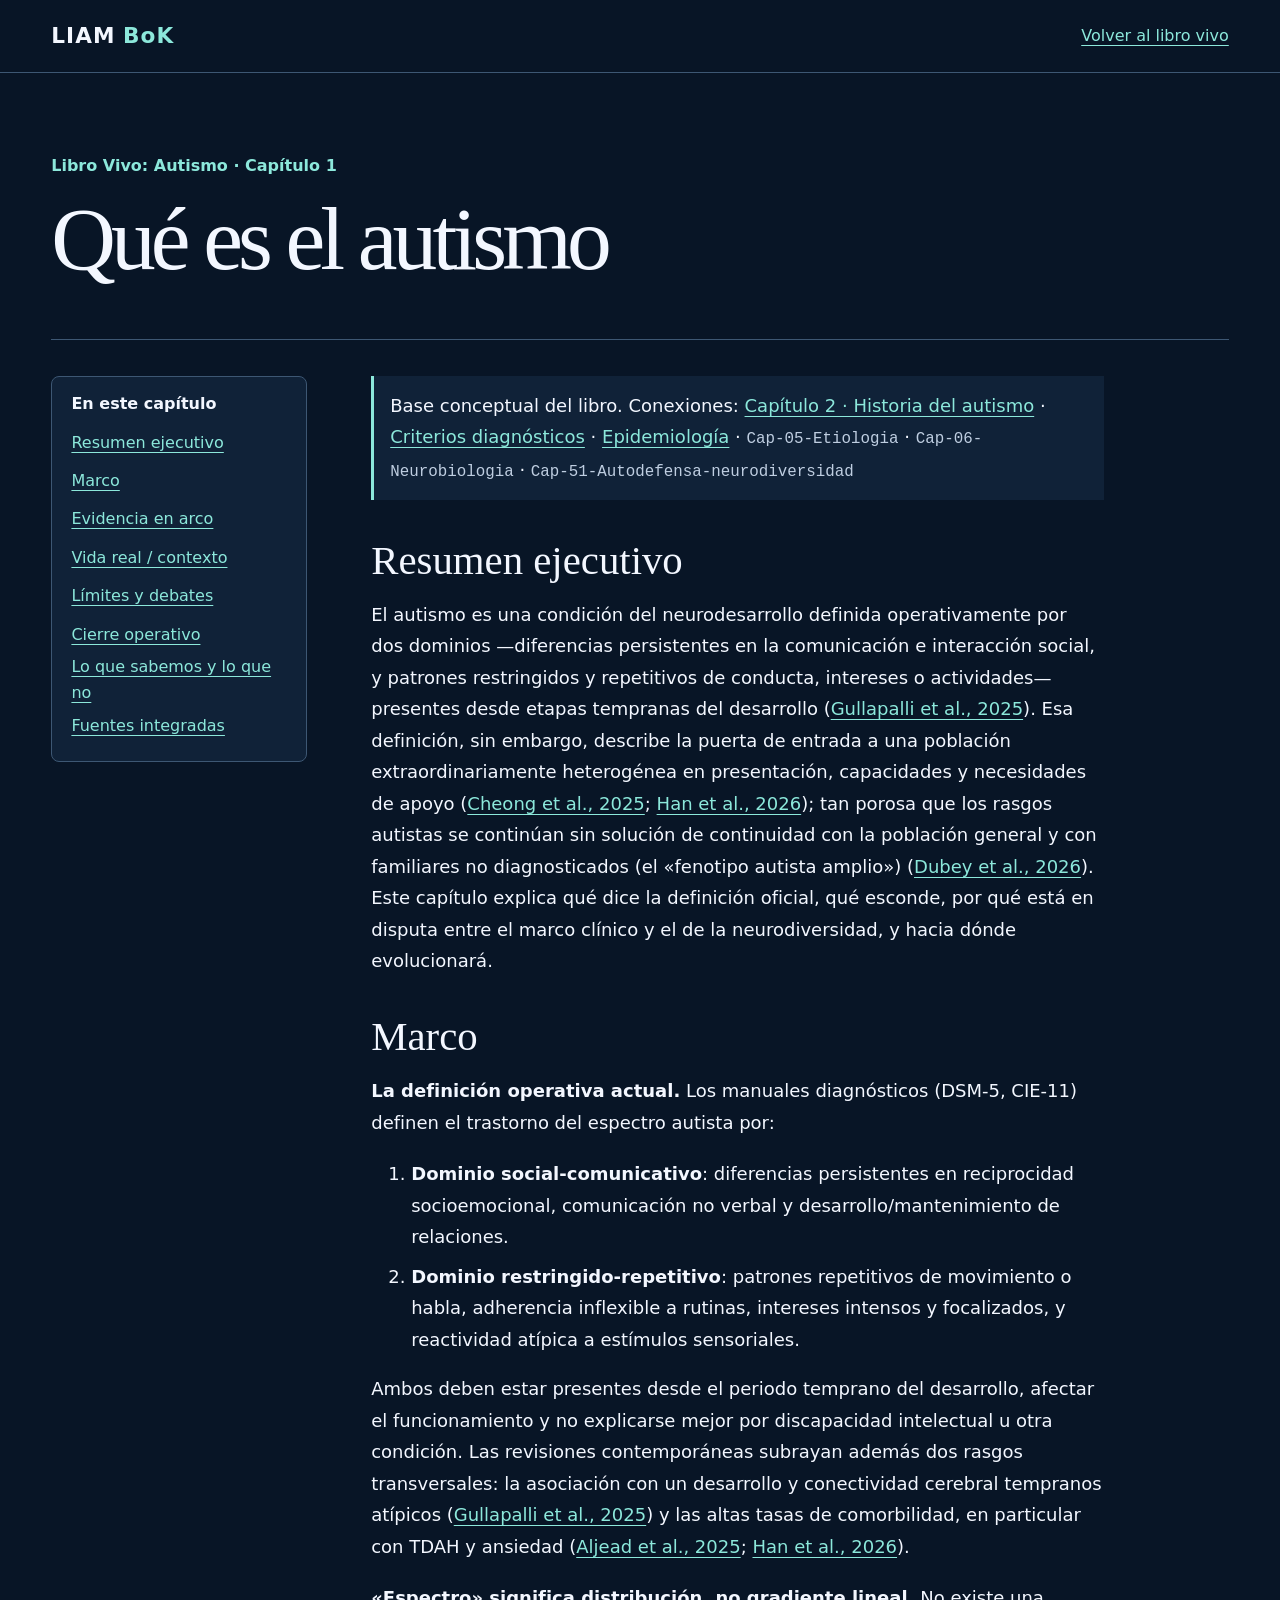
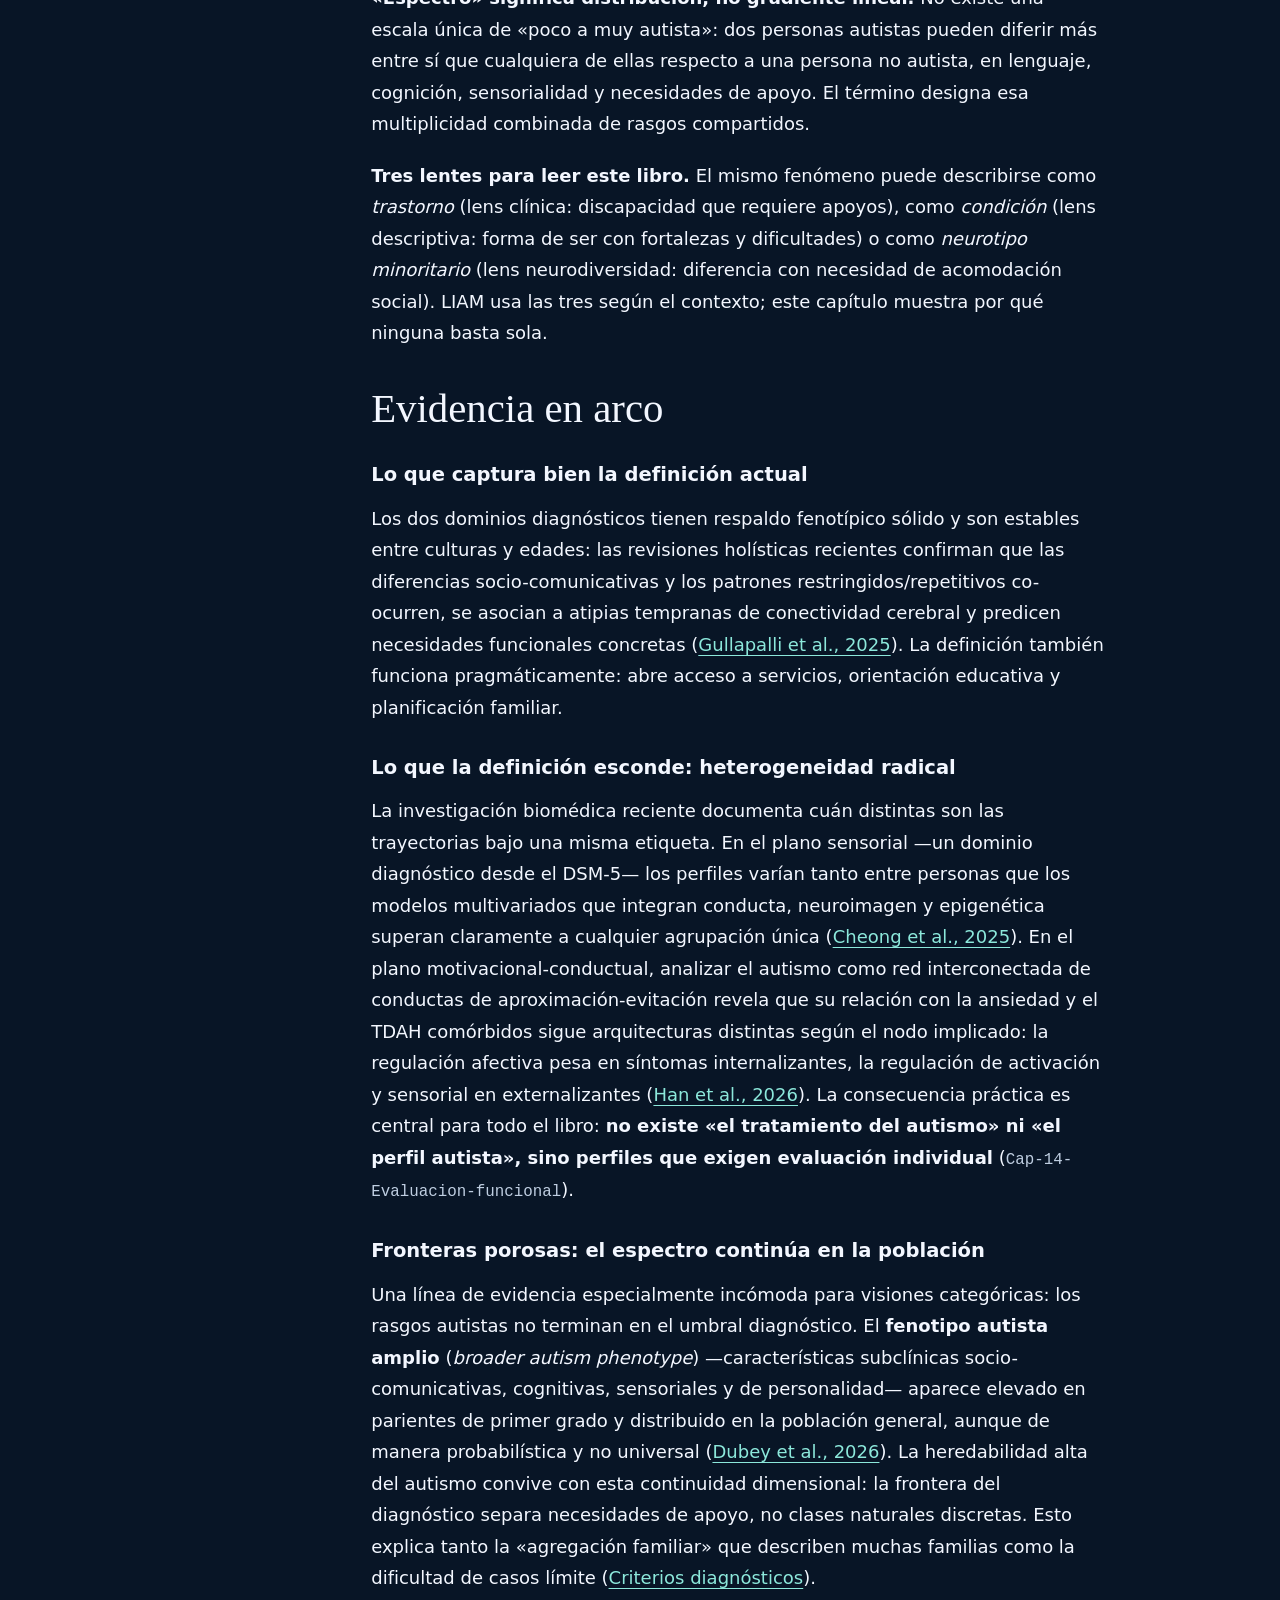
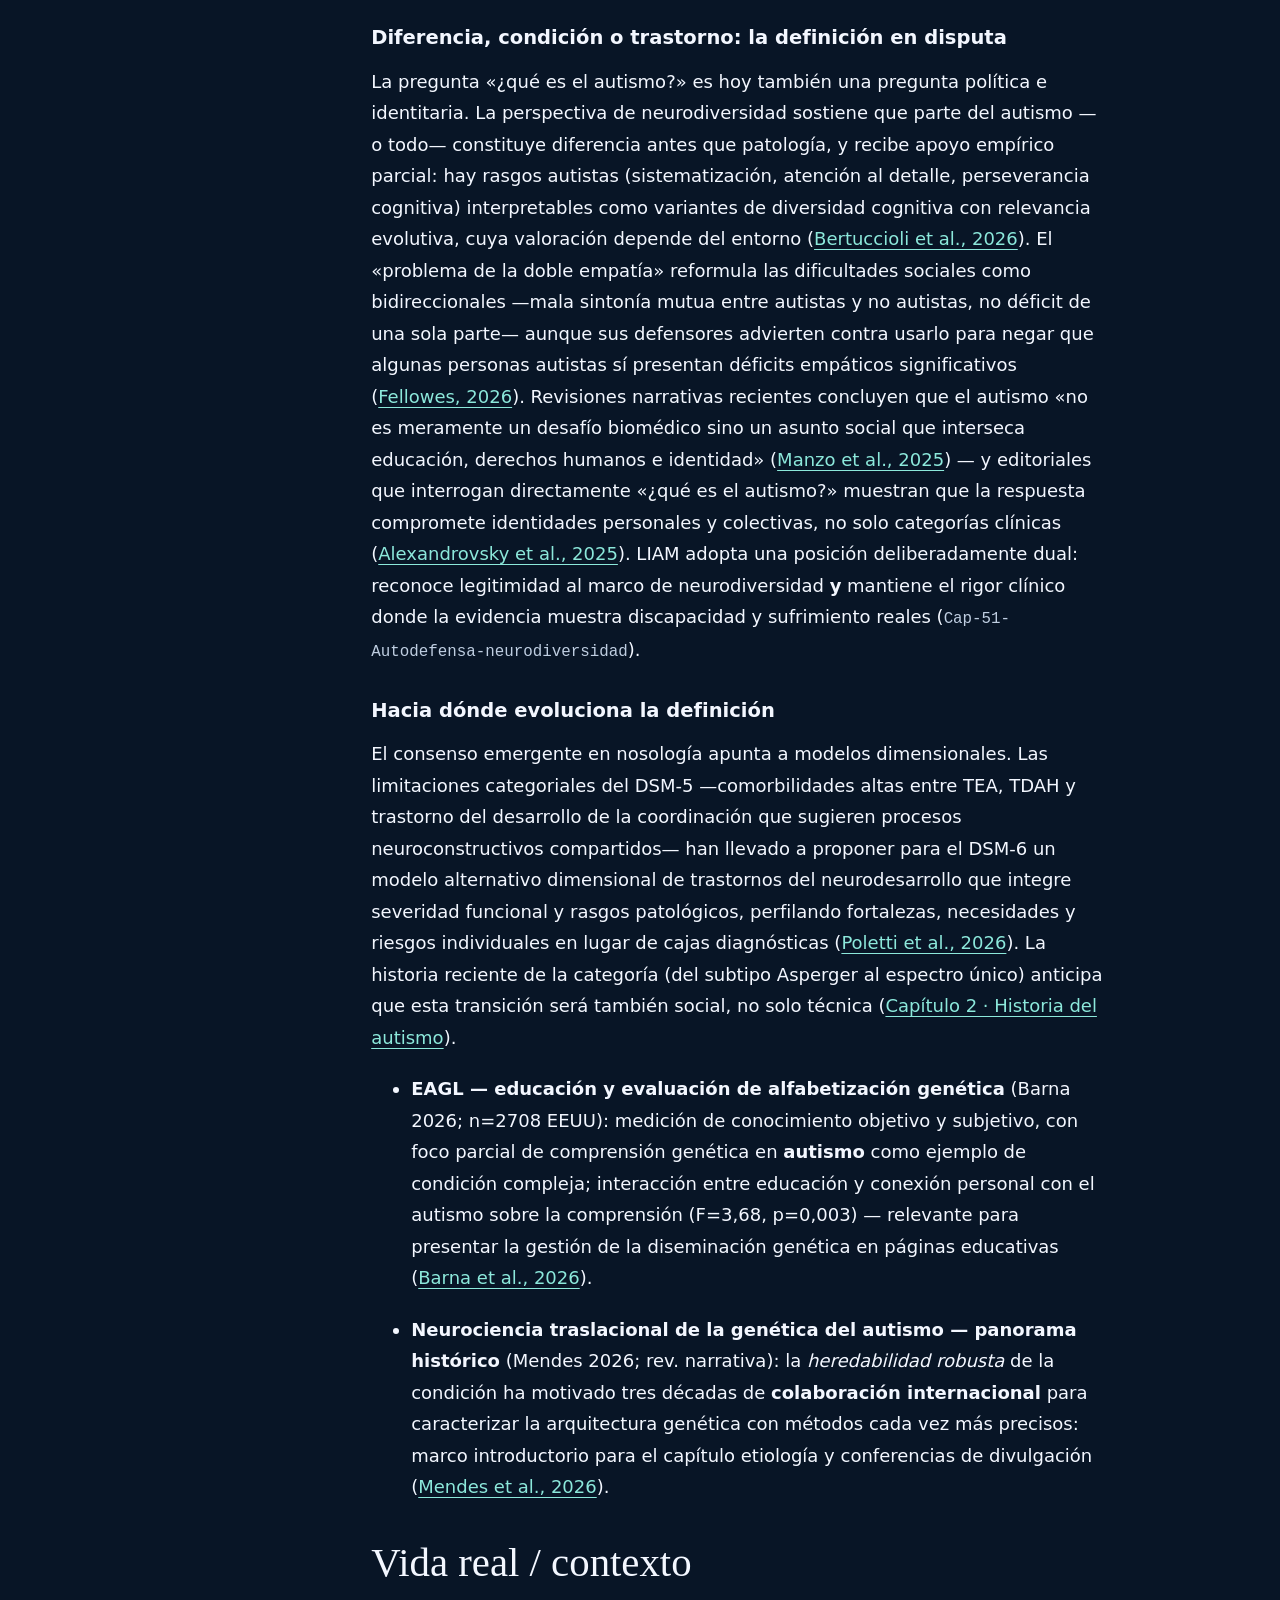
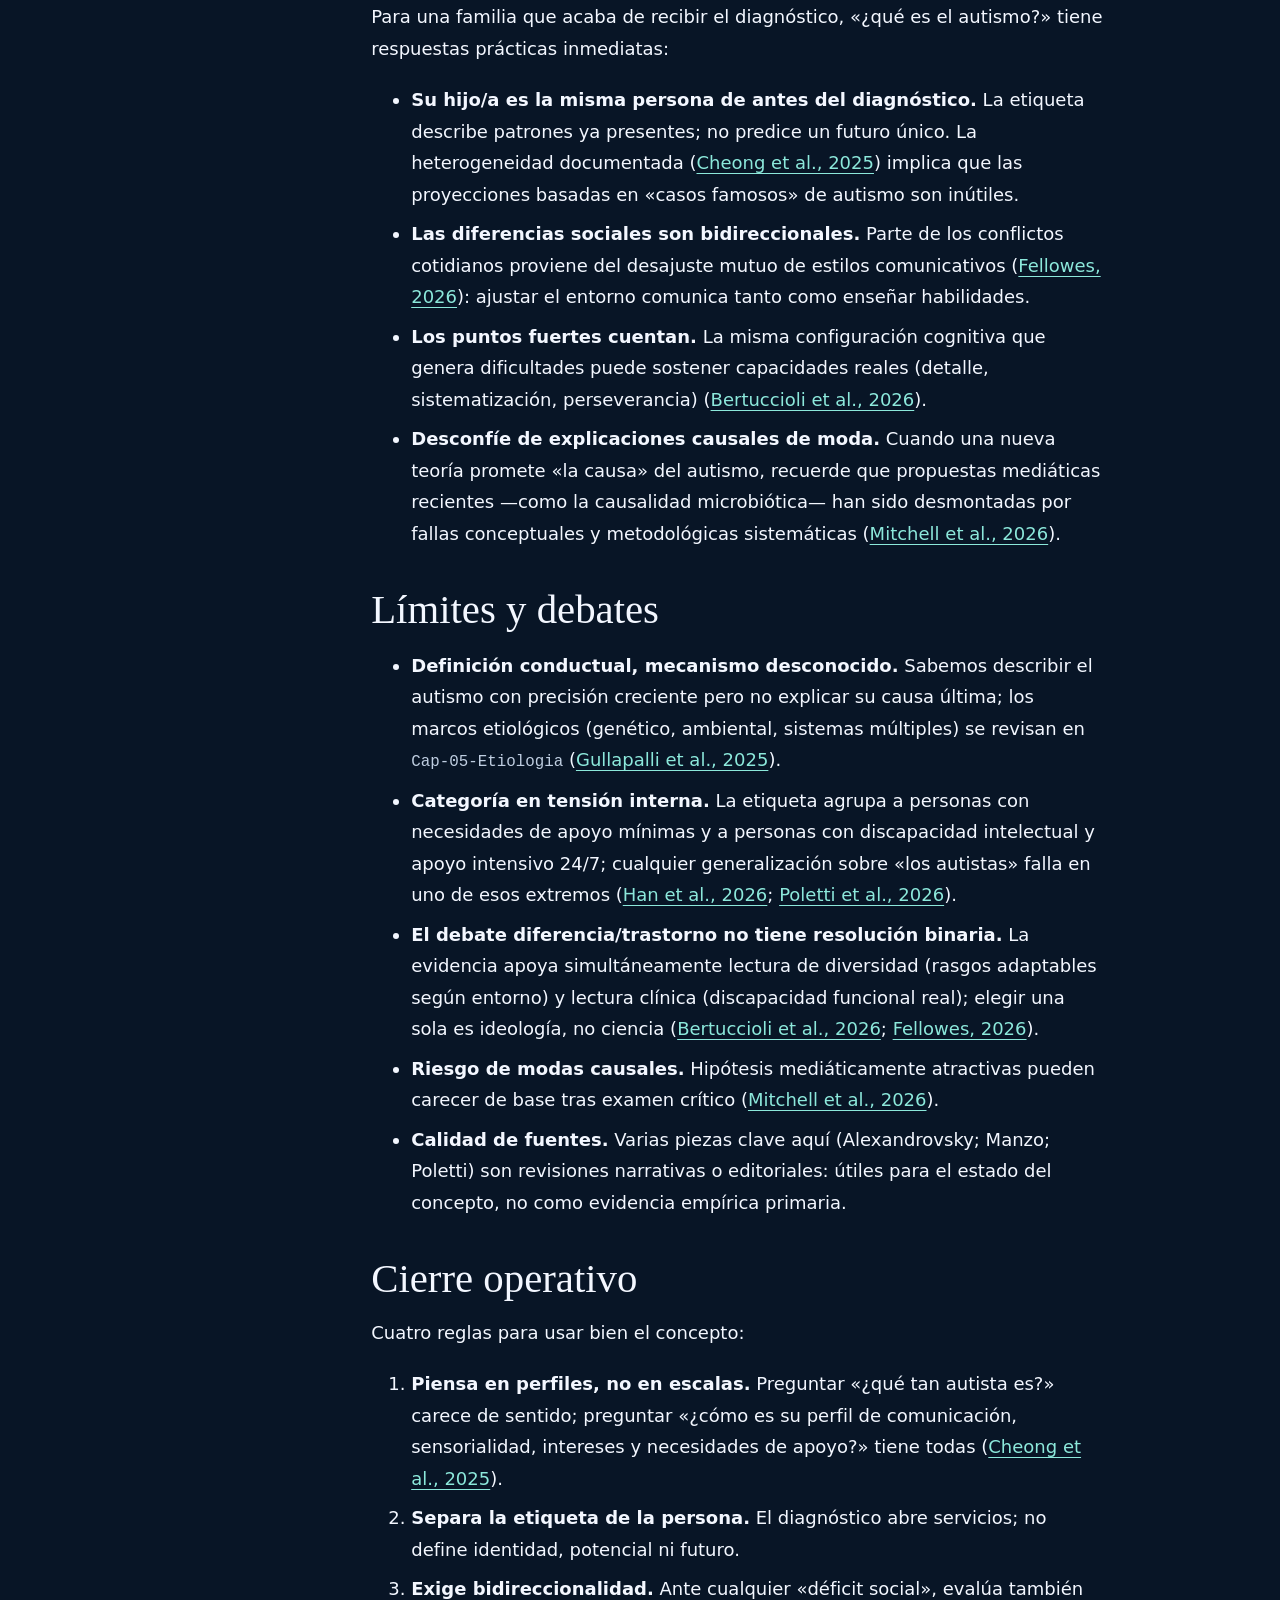
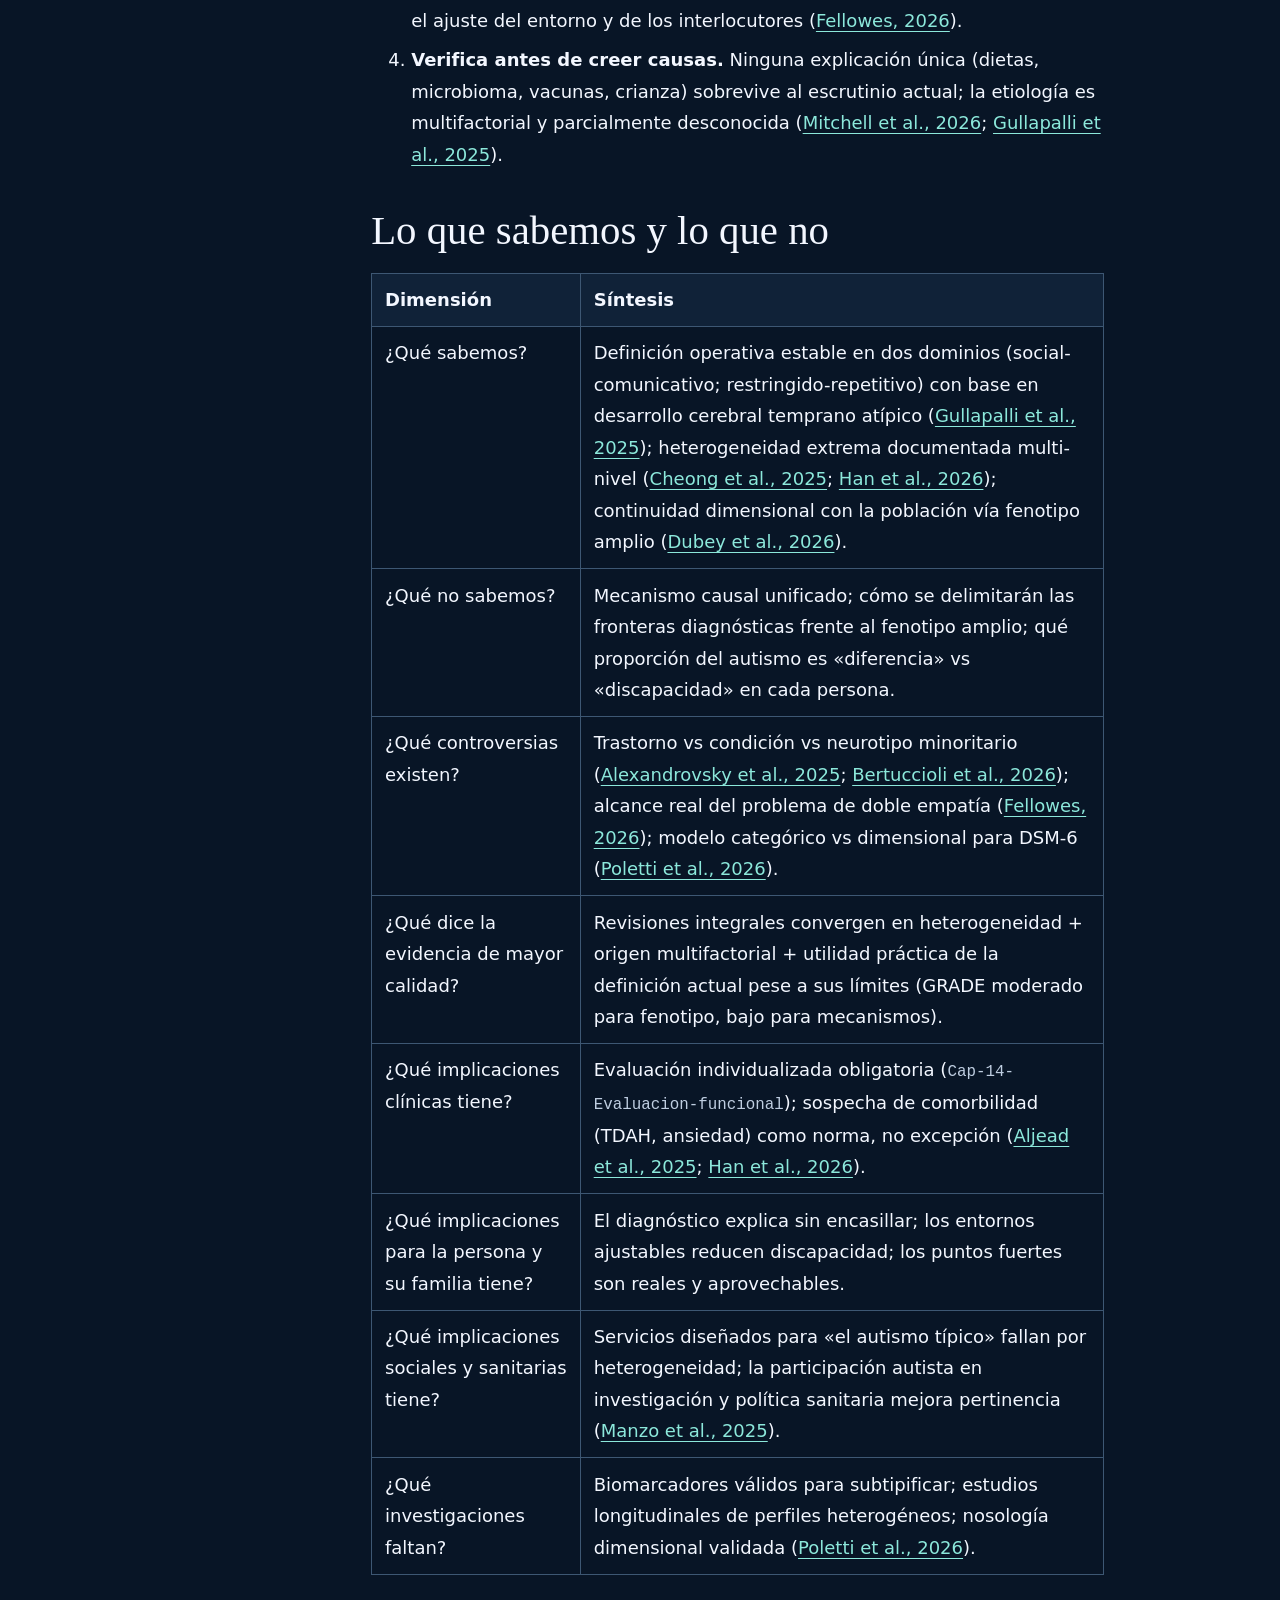
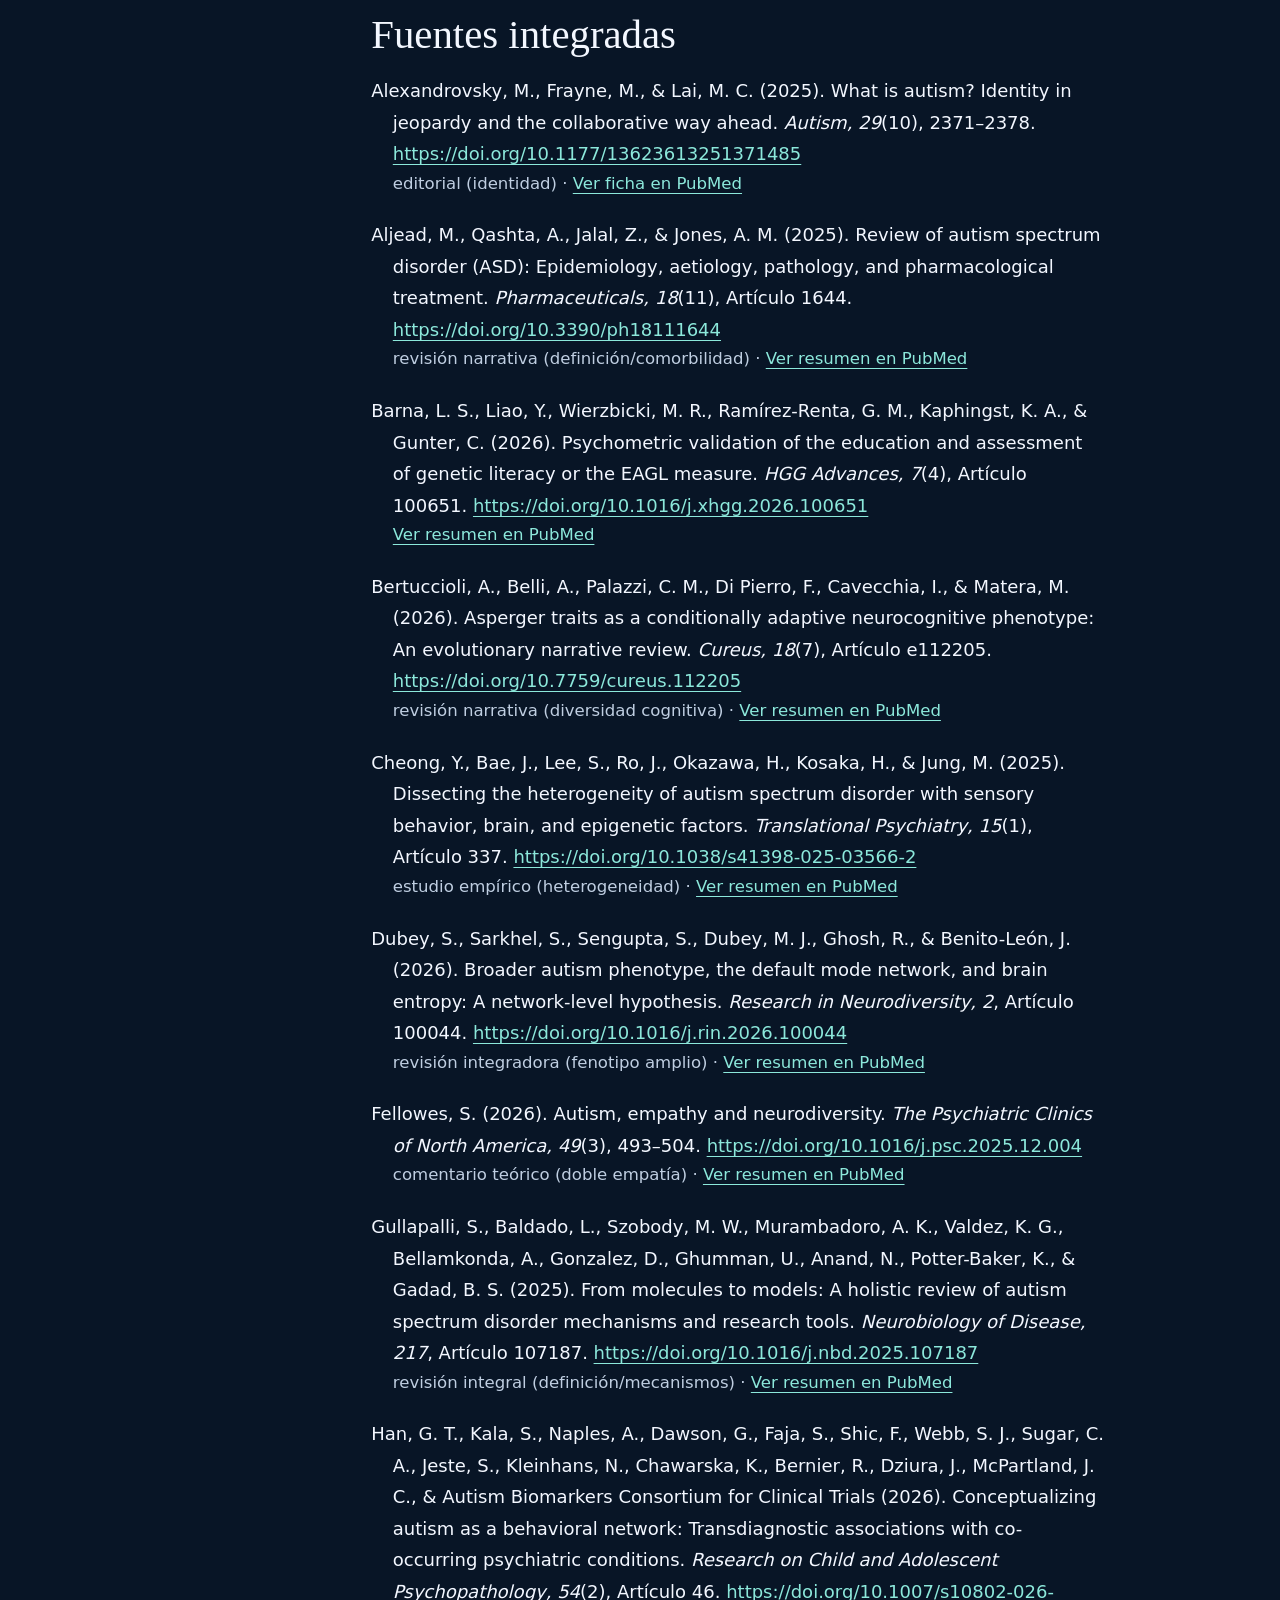
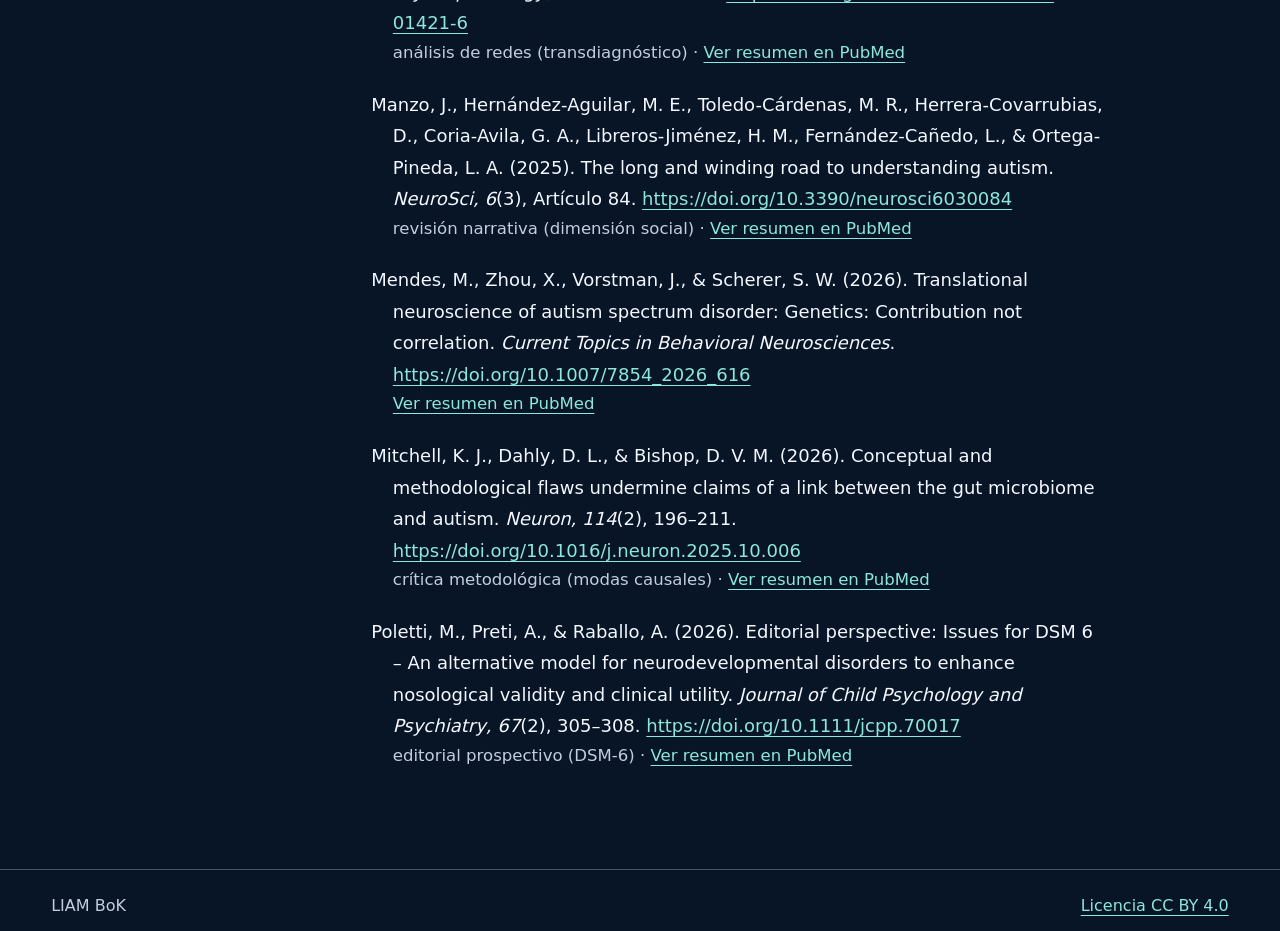
==== commit 498cb6f0: "Corrige citas y referencias cruzadas de los capítulos" ====
--- a/capitulo-01.html
+++ b/capitulo-01.html
@@ -36,7 +36,7 @@
       </nav>
       <article class="chapter-text" aria-label="Texto del capítulo">
 <blockquote>
-<p>Base conceptual del libro. Conexiones: <a href="capitulo-02.html">Capítulo 2 · Historia del autismo</a> · <code>Cap-03-Criterios-diagnosticos</code> · <code>Cap-04-Epidemiologia</code> · <code>Cap-05-Etiologia</code> · <code>Cap-06-Neurobiologia</code> · <code>Cap-51-Autodefensa-neurodiversidad</code></p>
+<p>Base conceptual del libro. Conexiones: <a href="capitulo-02.html">Capítulo 2 · Historia del autismo</a> · <a href="capitulo-03.html">Criterios diagnósticos</a> · <a href="capitulo-04.html">Epidemiología</a> · <code>Cap-05-Etiologia</code> · <code>Cap-06-Neurobiologia</code> · <code>Cap-51-Autodefensa-neurodiversidad</code></p>
 </blockquote>
 <h2 id="resumen-ejecutivo">Resumen ejecutivo</h2>
 <p>El autismo es una condición del neurodesarrollo definida operativamente por dos dominios —diferencias persistentes en la comunicación e interacción social, y patrones restringidos y repetitivos de conducta, intereses o actividades— presentes desde etapas tempranas del desarrollo (<a href="#ref-gullapalli2025molecules">Gullapalli et al., 2025</a>). Esa definición, sin embargo, describe la puerta de entrada a una población extraordinariamente heterogénea en presentación, capacidades y necesidades de apoyo (<a href="#ref-cheong2025dissecting">Cheong et al., 2025</a>; <a href="#ref-han2026conceptualizing">Han et al., 2026</a>); tan porosa que los rasgos autistas se continúan sin solución de continuidad con la población general y con familiares no diagnosticados (el «fenotipo autista amplio») (<a href="#ref-dubey2026broader">Dubey et al., 2026</a>). Este capítulo explica qué dice la definición oficial, qué esconde, por qué está en disputa entre el marco clínico y el de la neurodiversidad, y hacia dónde evolucionará.</p>
@@ -55,7 +55,7 @@
 <h3 id="lo-que-la-definicion-esconde-heterogeneidad-radical">Lo que la definición esconde: heterogeneidad radical</h3>
 <p>La investigación biomédica reciente documenta cuán distintas son las trayectorias bajo una misma etiqueta. En el plano sensorial —un dominio diagnóstico desde el DSM-5— los perfiles varían tanto entre personas que los modelos multivariados que integran conducta, neuroimagen y epigenética superan claramente a cualquier agrupación única (<a href="#ref-cheong2025dissecting">Cheong et al., 2025</a>). En el plano motivacional-conductual, analizar el autismo como red interconectada de conductas de aproximación-evitación revela que su relación con la ansiedad y el TDAH comórbidos sigue arquitecturas distintas según el nodo implicado: la regulación afectiva pesa en síntomas internalizantes, la regulación de activación y sensorial en externalizantes (<a href="#ref-han2026conceptualizing">Han et al., 2026</a>). La consecuencia práctica es central para todo el libro: <strong>no existe «el tratamiento del autismo» ni «el perfil autista», sino perfiles que exigen evaluación individual</strong> (<code>Cap-14-Evaluacion-funcional</code>).</p>
 <h3 id="fronteras-porosas-el-espectro-continua-en-la-poblacion">Fronteras porosas: el espectro continúa en la población</h3>
-<p>Una línea de evidencia especialmente incómoda para visiones categóricas: los rasgos autistas no terminan en el umbral diagnóstico. El <strong>fenotipo autista amplio</strong> (<em>broader autism phenotype</em>) —características subclínicas socio-comunicativas, cognitivas, sensoriales y de personalidad— aparece elevado en parientes de primer grado y distribuido en la población general, aunque de manera probabilística y no universal (<a href="#ref-dubey2026broader">Dubey et al., 2026</a>). La heredabilidad alta del autismo convive con esta continuidad dimensional: la frontera del diagnóstico separa necesidades de apoyo, no clases naturales discretas. Esto explica tanto la «agregación familiar» que describen muchas familias como la dificultad de casos límite (<code>Cap-03-Criterios-diagnosticos</code>).</p>
+<p>Una línea de evidencia especialmente incómoda para visiones categóricas: los rasgos autistas no terminan en el umbral diagnóstico. El <strong>fenotipo autista amplio</strong> (<em>broader autism phenotype</em>) —características subclínicas socio-comunicativas, cognitivas, sensoriales y de personalidad— aparece elevado en parientes de primer grado y distribuido en la población general, aunque de manera probabilística y no universal (<a href="#ref-dubey2026broader">Dubey et al., 2026</a>). La heredabilidad alta del autismo convive con esta continuidad dimensional: la frontera del diagnóstico separa necesidades de apoyo, no clases naturales discretas. Esto explica tanto la «agregación familiar» que describen muchas familias como la dificultad de casos límite (<a href="capitulo-03.html">Criterios diagnósticos</a>).</p>
 <h3 id="diferencia-condicion-o-trastorno-la-definicion-en-disputa">Diferencia, condición o trastorno: la definición en disputa</h3>
 <p>La pregunta «¿qué es el autismo?» es hoy también una pregunta política e identitaria. La perspectiva de neurodiversidad sostiene que parte del autismo —o todo— constituye diferencia antes que patología, y recibe apoyo empírico parcial: hay rasgos autistas (sistematización, atención al detalle, perseverancia cognitiva) interpretables como variantes de diversidad cognitiva con relevancia evolutiva, cuya valoración depende del entorno (<a href="#ref-bertuccioli2026asperger">Bertuccioli et al., 2026</a>). El «problema de la doble empatía» reformula las dificultades sociales como bidireccionales —mala sintonía mutua entre autistas y no autistas, no déficit de una sola parte— aunque sus defensores advierten contra usarlo para negar que algunas personas autistas sí presentan déficits empáticos significativos (<a href="#ref-fellowes2026autism">Fellowes, 2026</a>). Revisiones narrativas recientes concluyen que el autismo «no es meramente un desafío biomédico sino un asunto social que interseca educación, derechos humanos e identidad» (<a href="#ref-manzo2025long">Manzo et al., 2025</a>) — y editoriales que interrogan directamente «¿qué es el autismo?» muestran que la respuesta compromete identidades personales y colectivas, no solo categorías clínicas (<a href="#ref-alexandrovsky2025what">Alexandrovsky et al., 2025</a>). LIAM adopta una posición deliberadamente dual: reconoce legitimidad al marco de neurodiversidad <strong>y</strong> mantiene el rigor clínico donde la evidencia muestra discapacidad y sufrimiento reales (<code>Cap-51-Autodefensa-neurodiversidad</code>).</p>
 <h3 id="hacia-donde-evoluciona-la-definicion">Hacia dónde evoluciona la definición</h3>
--- a/capitulo.css
+++ b/capitulo.css
@@ -25,6 +25,22 @@
 .references li + li { margin-top: 1.3rem; }
 .references p { margin: 0; padding-inline-start: 1.35rem; text-indent: -1.35rem; }
 .references p + p { color: var(--muted); text-indent: 0; font-size: .92em; }
+.chapter-text .epid-diagram { margin: 1.5rem 0; padding: clamp(.85rem, 3vw, 1.4rem); background: var(--panel); border: 1px solid var(--line); border-radius: .6rem; }
+.epid-diagram li { list-style: none; }
+.epid-diagram strong { color: var(--mint); }
+.epid-diagram span { display: block; }
+.chapter-text .epid-prevalence { padding-inline-start: clamp(1.1rem, 4vw, 2rem); }
+.epid-prevalence li { position: relative; margin: 0; padding: 0 0 1rem 1.05rem; border-inline-start: 2px solid var(--line); }
+.epid-prevalence li::before { content: ""; position: absolute; inset-inline-start: -.32rem; top: .52rem; width: .5rem; height: .5rem; border-radius: 50%; background: var(--mint); }
+.chapter-text .epid-prevalence li + li { margin: 0; }
+.epid-prevalence li:last-child { padding-bottom: 0; }
+.epid-dsm, .epid-branches { display: grid; grid-template-columns: repeat(auto-fit, minmax(min(100%, 8rem), 1fr)); gap: .7rem; }
+.epid-dsm li, .epid-branches > li { margin: 0; padding: .5rem .7rem; border: 1px solid var(--line); border-radius: .35rem; background: var(--navy); }
+.chapter-text .epid-dsm li + li, .chapter-text .epid-branches > li + li { margin: 0; }
+.epid-tree > p { color: var(--mint); font-weight: 700; margin: 0 0 .65rem; }
+.chapter-text .epid-branches { grid-template-columns: repeat(auto-fit, minmax(min(100%, 12rem), 1fr)); padding: .85rem 0 0; margin: 0; border-top: 1px solid var(--line); }
+.chapter-text .epid-branches ul { padding-inline-start: 1.15rem; margin-block: .3rem 0; }
+.epid-branches ul li { list-style: disc; }
 @media (min-width: 64.01rem) and (min-height: 34rem) {
   .chapter-toc { position: sticky; top: 1.25rem; max-height: calc(100vh - 2.5rem); overflow-y: auto; }
 }
